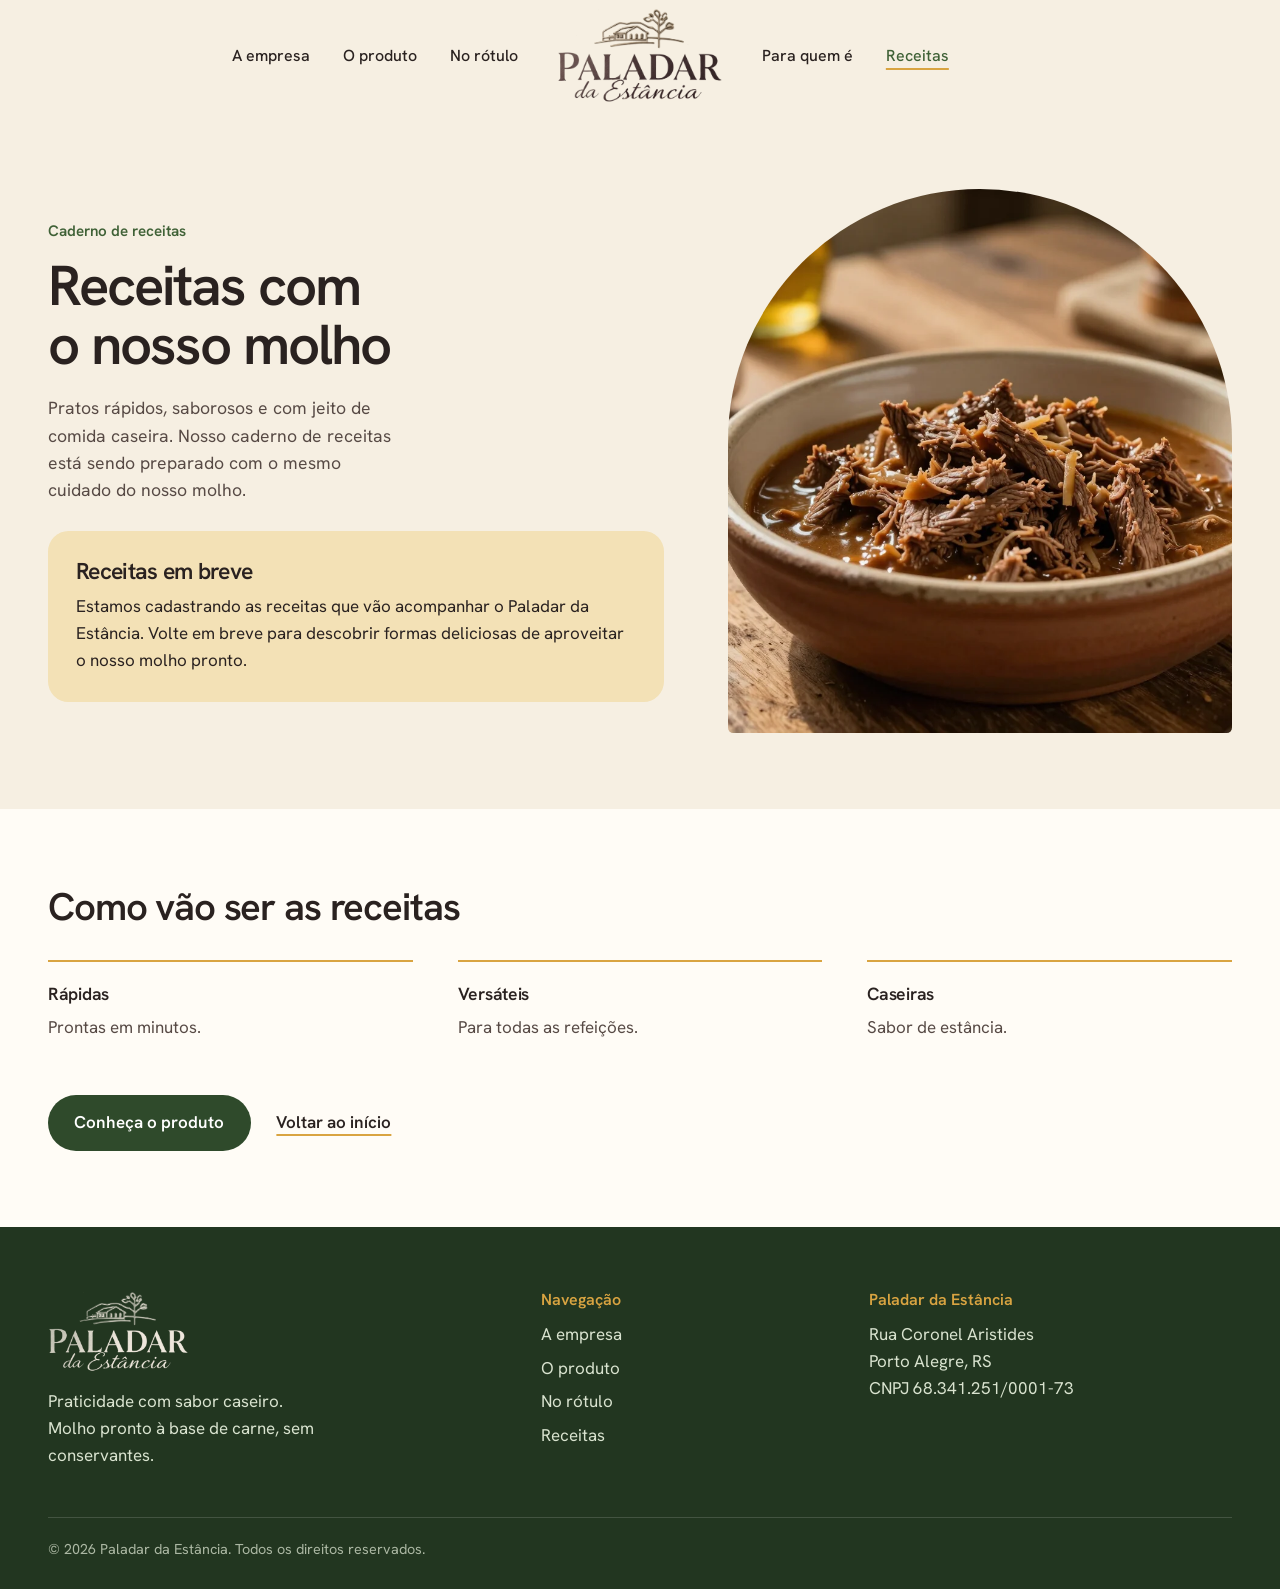
==== receitas.html @ 4b556b91 "Logo maior e centralizada entre os links do menu Co-Authored-By: Claude Opus 5.5 <noreply@anthropic." ====
<!doctype html>
<html lang="pt-BR">
<head>
  <meta charset="utf-8">
  <meta name="viewport" content="width=device-width, initial-scale=1">
  <title>Receitas | Paladar da Estância</title>
  <meta name="description" content="Caderno de receitas da Paladar da Estância: pratos rápidos, saborosos e com jeito de comida caseira, feitos com o nosso molho pronto. Em breve.">
  <link rel="canonical" href="https://paladardaestancia.com/receitas.html">
  <meta property="og:type" content="website">
  <meta property="og:locale" content="pt_BR">
  <meta property="og:site_name" content="Paladar da Estância">
  <meta property="og:title" content="Receitas | Paladar da Estância">
  <meta property="og:description" content="Pratos rápidos, saborosos e com jeito de comida caseira. Em breve.">
  <meta property="og:url" content="https://paladardaestancia.com/receitas.html">
  <meta property="og:image" content="https://paladardaestancia.com/assets/og.jpg">
  <meta name="theme-color" content="#f6efe2">
  <link rel="icon" type="image/png" href="assets/favicon.png">
  <link rel="apple-touch-icon" href="assets/apple-touch-icon.png">
  <link rel="preload" href="assets/fonts/hanken-grotesk.woff2" as="font" type="font/woff2" crossorigin>
  <link rel="stylesheet" href="css/style.css">
</head>
<body>
  <a class="pular" href="#conteudo">Ir para o conteúdo</a>

  <header class="topo">
    <div class="miolo topo__linha">
      <a class="topo__marca topo__marca--celular" href="index.html" aria-label="Paladar da Estância, página inicial">
        <picture>
          <source srcset="assets/logo-marca.webp" type="image/webp">
          <img src="assets/logo-marca.png" alt="Paladar da Estância" width="900" height="513">
        </picture>
      </a>
      <nav class="topo__nav" aria-label="Principal">
        <button class="menu__botao" type="button" aria-expanded="false" aria-controls="menu">Menu</button>
        <div class="menu" id="menu">
          <ul class="menu__lado">
            <li><a href="index.html#empresa">A empresa</a></li>
            <li><a href="index.html#produto">O produto</a></li>
            <li><a href="index.html#rotulo">No rótulo</a></li>
          </ul>
          <a class="topo__marca menu__marca" href="index.html" aria-label="Paladar da Estância, página inicial">
            <picture>
              <source srcset="assets/logo-marca.webp" type="image/webp">
              <img src="assets/logo-marca.png" alt="Paladar da Estância" width="900" height="513">
            </picture>
          </a>
          <ul class="menu__lado">
            <li><a href="index.html#para-quem">Para quem é</a></li>
            <li><a href="receitas.html" aria-current="page">Receitas</a></li>
          </ul>
        </div>
      </nav>
    </div>
  </header>

  <main id="conteudo">
    <section class="bloco">
      <div class="miolo pagina__grade">
        <div>
          <p class="lema">Caderno de receitas</p>
          <h1>Receitas com o nosso molho</h1>
          <p class="pagina__intro">Pratos rápidos, saborosos e com jeito de comida caseira. Nosso caderno de receitas está sendo preparado com o mesmo cuidado do nosso molho.</p>
          <div class="aviso">
            <h2>Receitas em breve</h2>
            <p>Estamos cadastrando as receitas que vão acompanhar o Paladar da Estância. Volte em breve para descobrir formas deliciosas de aproveitar o nosso molho pronto.</p>
          </div>
        </div>
        <div class="arco pagina__foto">
          <img src="assets/fotos/carne-desfiada.webp" alt="Tigela de carne bovina desfiada ao molho" width="1216" height="896" fetchpriority="high">
        </div>
      </div>
    </section>

    <section class="bloco bloco--branco">
      <div class="miolo">
        <div class="cabeca">
          <h2>Como vão ser as receitas</h2>
        </div>
        <dl class="diferenciais diferenciais--3">
          <div>
            <dt>Rápidas</dt>
            <dd>Prontas em minutos.</dd>
          </div>
          <div>
            <dt>Versáteis</dt>
            <dd>Para todas as refeições.</dd>
          </div>
          <div>
            <dt>Caseiras</dt>
            <dd>Sabor de estância.</dd>
          </div>
        </dl>
        <div class="acoes">
          <a class="botao" href="index.html#produto">Conheça o produto</a>
          <a class="elo" href="index.html">Voltar ao início</a>
        </div>
      </div>
    </section>
  </main>

  <footer class="rodape">
    <div class="miolo">
      <div class="rodape__grade">
        <div class="rodape__marca">
          <picture>
            <source srcset="assets/logo-claro.webp" type="image/webp">
            <img src="assets/logo-claro.png" alt="Paladar da Estância" width="900" height="513">
          </picture>
          <p>Praticidade com sabor caseiro. Molho pronto à base de carne, sem conservantes.</p>
        </div>
        <div>
          <h2>Navegação</h2>
          <ul>
            <li><a href="index.html#empresa">A empresa</a></li>
            <li><a href="index.html#produto">O produto</a></li>
            <li><a href="index.html#rotulo">No rótulo</a></li>
            <li><a href="receitas.html">Receitas</a></li>
          </ul>
        </div>
        <div>
          <h2>Paladar da Estância</h2>
          <address>
            Rua Coronel Aristides<br>
            Porto Alegre, RS<br>
            CNPJ 68.341.251/0001-73
          </address>
        </div>
      </div>
      <p class="rodape__fim">© 2026 Paladar da Estância. Todos os direitos reservados.</p>
    </div>
  </footer>

  <script src="js/main.js" defer></script>
</body>
</html>
---- css/style.css ----
/* Paladar da Estância
   Creme de base, verde-escuro de campo e mostarda do rótulo.
   Os arcos repetem as janelas da casa da logo. */

@font-face {
  font-family: "Hanken Grotesk";
  src: url("../assets/fonts/hanken-grotesk.woff2") format("woff2");
  font-weight: 100 900;
  font-style: normal;
  font-display: swap;
}

:root {
  --creme: #f6efe2;
  --branco: #fffcf6;
  --linha: #e3d7c3;
  --tinta: #2a2220;
  --texto: #574a45;
  --suave: #7a6c64;
  --verde: #2f4a2b;
  --verde-medio: #3f6136;
  --verde-escuro: #223620;
  --verde-claro: #dfe8d3;
  --verde-texto: #d9e3cf;
  --mostarda: #d9a441;
  --mostarda-escuro: #b8862a;
  --mostarda-claro: #f3e1b6;

  --fonte: "Hanken Grotesk", "Segoe UI", system-ui, -apple-system, sans-serif;

  --largura: 74rem;
  --margem: clamp(1.25rem, 4.5vw, 3rem);
  --respiro: clamp(3.25rem, 6vw, 5.25rem);
  --raio: clamp(.9rem, 1.6vw, 1.4rem);
}

*,
*::before,
*::after { box-sizing: border-box; }

html { scroll-behavior: smooth; -webkit-text-size-adjust: 100%; }
@media (prefers-reduced-motion: reduce) { html { scroll-behavior: auto; } }

body {
  margin: 0;
  background: var(--creme);
  color: var(--texto);
  font-family: var(--fonte);
  font-size: clamp(1.0625rem, 1.05vw, 1.15rem);
  line-height: 1.6;
  -webkit-font-smoothing: antialiased;
}

img { display: block; max-width: 100%; height: auto; }

h1, h2, h3 { color: var(--tinta); margin: 0; font-weight: 600; text-wrap: balance; }
h1 { font-size: clamp(2.4rem, 4.4vw, 3.9rem); line-height: 1.05; letter-spacing: -0.035em; }
h2 { font-size: clamp(1.85rem, 3vw, 2.6rem); line-height: 1.1; letter-spacing: -0.03em; }
h3 { font-size: clamp(1.15rem, 1.35vw, 1.3rem); line-height: 1.3; letter-spacing: -0.015em; }
p { margin: 0; max-width: 62ch; }

a { color: inherit; }
:focus-visible { outline: 2px solid var(--verde-medio); outline-offset: 3px; border-radius: 4px; }

section[id] { scroll-margin-top: 4.5rem; }

.miolo { width: min(100% - 2 * var(--margem), var(--largura)); margin-inline: auto; }

.pular {
  position: absolute; left: var(--margem); top: -5rem; z-index: 30;
  background: var(--verde); color: #fff; padding: .6rem 1rem; border-radius: 999px;
}
.pular:focus { top: .75rem; }

.lema { color: var(--verde-medio); font-weight: 600; font-size: .95rem; margin-bottom: .8rem; }

/* ---------- Topo ----------
   No computador a logo fica no centro, entre os links do menu.
   No celular ela vai para a esquerda e o menu vira um botão. */
.topo { position: sticky; top: 0; z-index: 20; background: var(--creme); border-bottom: 1px solid transparent; transition: border-color .2s, box-shadow .2s; }
.topo.rolou { border-bottom-color: var(--linha); box-shadow: 0 6px 20px -16px rgba(42, 34, 32, .5); }
.topo__linha { display: flex; align-items: center; justify-content: space-between; gap: 1.5rem; padding-block: .5rem; }
.topo__marca { display: block; }
.topo__marca img { width: clamp(8.5rem, 13vw, 11rem); transition: width .25s ease; }
.topo.rolou .topo__marca img { width: clamp(6.5rem, 8vw, 7.75rem); }
@media (prefers-reduced-motion: reduce) { .topo__marca img { transition: none; } }
.topo__marca--celular { display: none; }
.topo__nav { flex: 1; }

.menu { display: grid; grid-template-columns: 1fr auto 1fr; align-items: center; gap: clamp(1.25rem, 3vw, 2.75rem); }
.menu__lado { display: flex; align-items: center; gap: clamp(1.1rem, 2.6vw, 2.25rem); list-style: none; margin: 0; padding: 0; }
.menu__lado:first-child { justify-content: flex-end; }
.menu__lado:last-child { justify-content: flex-start; }
.menu__lado a { text-decoration: none; font-weight: 500; font-size: 1rem; color: var(--tinta); padding-block: .3rem; white-space: nowrap; }
.menu__lado a:hover, .menu__lado a[aria-current="page"] { color: var(--verde-medio); }
.menu__lado a[aria-current="page"] { text-decoration: underline; text-decoration-color: var(--mostarda); text-underline-offset: .45em; text-decoration-thickness: 2px; }
.menu__botao {
  display: none; font: inherit; font-weight: 500; font-size: .95rem; color: var(--tinta);
  background: none; border: 1px solid var(--linha); border-radius: 999px; padding: .4rem 1.1rem; cursor: pointer;
}

@media (max-width: 56rem) {
  .topo__marca--celular { display: block; }
  .topo__marca--celular img { width: clamp(7.25rem, 30vw, 8.5rem); }
  .topo.rolou .topo__marca--celular img { width: 6.25rem; }
  .topo__nav { flex: none; }
  .menu__marca { display: none; }
  .menu__botao { display: inline-block; }
  .menu {
    display: none;
    position: absolute; left: 0; right: 0; top: 100%;
    background: var(--creme); border-bottom: 1px solid var(--linha); padding: .25rem var(--margem) 1rem;
  }
  .menu.aberto { display: block; }
  .menu__lado { display: block; }
  .menu__lado a { display: block; padding-block: .8rem; border-bottom: 1px solid var(--linha); }
}

/* ---------- Botões ---------- */
.acoes { display: flex; flex-wrap: wrap; align-items: center; gap: .9rem 1.6rem; margin-top: 2rem; }
.botao {
  display: inline-block; text-decoration: none; font-weight: 600;
  background: var(--verde); color: #fff; padding: .9rem 1.65rem; border-radius: 999px;
  transition: background-color .15s;
}
.botao:hover { background: var(--verde-medio); }
.elo { font-weight: 600; color: var(--tinta); text-decoration-color: var(--mostarda); text-decoration-thickness: 2px; text-underline-offset: .35em; }
.elo:hover { color: var(--verde-medio); }

/* ---------- Abertura ---------- */
.abertura { padding-block: clamp(1.5rem, 3.5vw, 3rem) clamp(2.5rem, 4.5vw, 3.75rem); }
.abertura__grade { display: grid; grid-template-columns: minmax(0, 1fr) minmax(0, 1.1fr); gap: clamp(2rem, 4.5vw, 4rem); align-items: center; }
.abertura__apoio { font-size: clamp(1.1rem, 1.35vw, 1.3rem); line-height: 1.55; margin-top: 1.25rem; max-width: 32ch; }
.abertura__foto { border-radius: var(--raio); overflow: hidden; aspect-ratio: 5 / 4; background: var(--linha); }
.abertura__foto img { width: 100%; height: 100%; object-fit: cover; }

@media (prefers-reduced-motion: no-preference) {
  .abertura__foto img { animation: chegar 1.6s cubic-bezier(.2, .7, .2, 1) both; }
  @keyframes chegar { from { transform: scale(1.06); opacity: .5; } }
}

@media (max-width: 54rem) {
  .abertura__grade { grid-template-columns: 1fr; }
  .abertura__foto { order: -1; aspect-ratio: 4 / 3; }
}

/* Faixa verde com as promessas */
.faixa { background: var(--verde); color: #fff; }
.selos { list-style: none; margin: 0 auto; padding: 1.05rem 0; display: flex; flex-wrap: wrap; justify-content: space-between; gap: .6rem 1.5rem; }
.selos li { font-weight: 500; display: flex; align-items: center; gap: .6rem; }
.selos li::before { content: ""; width: .5rem; height: .5rem; border-radius: 50%; background: var(--mostarda); flex: none; }

/* ---------- Blocos ---------- */
.bloco { padding-block: var(--respiro); }
.bloco--branco { background: var(--branco); }
.bloco--verde { background: var(--verde); color: var(--verde-texto); }
.bloco--verde h2, .bloco--verde h3 { color: #fff; }
.bloco--verde .lema { color: var(--mostarda); }
.bloco--verde .botao { background: var(--mostarda); color: var(--tinta); }
.bloco--verde .botao:hover { background: var(--mostarda-claro); }
.bloco--mostarda { background: var(--mostarda); color: var(--tinta); }
.bloco--mostarda .lema { color: var(--verde-escuro); }

.cabeca { max-width: 38rem; }
.cabeca p:not(.lema) { margin-top: 1rem; font-size: 1.08em; }

/* Empresa */
.empresa__grade { display: grid; grid-template-columns: minmax(0, 1fr) minmax(0, 1fr); gap: clamp(2rem, 5vw, 4.5rem); align-items: start; }
.empresa__texto p + p { margin-top: 1rem; }
.empresa__texto p:first-child { font-size: 1.12em; color: var(--tinta); }
.validade {
  margin-top: 1.75rem; padding: 1.25rem 1.5rem; border-radius: var(--raio); background: var(--mostarda-claro);
  display: flex; align-items: center; gap: 1.25rem; max-width: none;
}
.validade strong { font-size: clamp(2.2rem, 4vw, 3rem); line-height: 1; letter-spacing: -0.04em; color: var(--verde); white-space: nowrap; font-weight: 700; }
.validade span { color: var(--tinta); max-width: 26ch; }

/* Foto do campo */
.campo { padding-bottom: var(--respiro); }
.campo figure { position: relative; margin: 0; border-radius: var(--raio); overflow: hidden; min-height: clamp(17rem, 32vw, 28rem); display: grid; align-items: end; }
.campo img { position: absolute; inset: 0; width: 100%; height: 100%; object-fit: cover; }
.campo figure::after { content: ""; position: absolute; inset: 0; background: linear-gradient(to top, rgba(26, 38, 22, .75), rgba(26, 38, 22, 0) 62%); }
.campo figcaption {
  position: relative; z-index: 1; color: #fff; font-weight: 600; letter-spacing: -0.03em;
  font-size: clamp(1.75rem, 3.5vw, 2.9rem); line-height: 1.08; max-width: 16ch;
  padding: clamp(1.4rem, 3.5vw, 2.75rem);
}

/* Diferenciais: título ao lado da grade */
.lado { display: grid; grid-template-columns: minmax(0, .75fr) minmax(0, 1.6fr); gap: clamp(2rem, 5vw, 4.5rem); align-items: start; }
.diferenciais { margin: 0; display: grid; grid-template-columns: repeat(2, minmax(0, 1fr)); gap: 0 clamp(1.5rem, 3.5vw, 3rem); }
.diferenciais div { padding: 1.1rem 0 1.35rem; border-top: 2px solid var(--mostarda); }
.diferenciais dt { font-weight: 600; font-size: clamp(1.1rem, 1.3vw, 1.25rem); color: var(--tinta); letter-spacing: -0.015em; }
.diferenciais dd { margin: .35rem 0 0; max-width: 34ch; }
.diferenciais--3 { grid-template-columns: repeat(3, minmax(0, 1fr)); margin-top: 2rem; }

/* ---------- Produto ---------- */
.produto__grade { display: grid; grid-template-columns: minmax(0, .8fr) minmax(0, 1.2fr); gap: clamp(2rem, 5vw, 4.5rem); align-items: center; }
.arco { border-radius: 999px 999px var(--raio) var(--raio); overflow: hidden; background: var(--verde-escuro); }
.arco img { width: 100%; height: 100%; object-fit: cover; }
.produto__foto { aspect-ratio: 4 / 5; }
.produto__texto > p:not(.lema) { margin-top: 1rem; font-size: 1.08em; }

.ficha { margin: 1.75rem 0 0; background: var(--branco); border-radius: var(--raio); padding: .35rem 1.5rem; }
.ficha div { display: grid; grid-template-columns: 9.5rem 1fr; gap: 1.25rem; padding-block: .75rem; border-bottom: 1px solid var(--linha); }
.ficha div:last-child { border-bottom: 0; }
.ficha dt { color: var(--suave); }
.ficha dd { margin: 0; color: var(--tinta); font-weight: 500; }

/* ---------- Rótulo ---------- */
.rotulo__grade { display: grid; grid-template-columns: minmax(0, .9fr) minmax(0, 1.1fr); gap: clamp(2rem, 5vw, 4.5rem); align-items: start; margin-top: 2rem; }
.rotulo__frente { border-radius: var(--raio); overflow: hidden; box-shadow: 0 1.5rem 3rem -1.75rem rgba(42, 34, 32, .5); position: sticky; top: 5.5rem; }
.rotulo__frente img { width: 100%; }
.rotulo__dados h3 { margin-top: 1.75rem; }
.rotulo__dados h3:first-child { margin-top: 0; }
.rotulo__dados p { margin-top: .5rem; }
.selo { display: inline-block; margin-top: .85rem; font-weight: 600; font-size: .92rem; color: var(--verde-escuro); background: var(--verde-claro); border-radius: 999px; padding: .4rem 1rem; }

.tabela { width: 100%; border-collapse: collapse; margin-top: .75rem; font-size: .95em; font-variant-numeric: tabular-nums; }
.tabela caption { text-align: left; padding-bottom: .6rem; color: var(--suave); }
.tabela th, .tabela td { padding: .5rem .5rem; border-bottom: 1px solid var(--linha); text-align: right; white-space: nowrap; }
.tabela tbody th { white-space: normal; }
.tabela th:first-child, .tabela td:first-child { text-align: left; padding-left: 0; }
.tabela thead th { font-weight: 600; color: var(--tinta); border-bottom: 2px solid var(--verde); }
.tabela tbody th { font-weight: 400; color: var(--texto); }
.tabela .sub th { padding-left: 1.1rem; color: var(--suave); }
.nota { font-size: .85em; margin-top: .85rem; color: var(--suave); }

/* ---------- Para quem é ---------- */
.janelas { list-style: none; margin: 2rem 0 0; padding: 0; display: grid; grid-template-columns: repeat(3, minmax(0, 1fr)); gap: clamp(1rem, 2.2vw, 1.75rem); }
.janelas li {
  background: var(--mostarda-claro); border-radius: 999px 999px var(--raio) var(--raio);
  padding: clamp(4rem, 7vw, 6rem) clamp(1.25rem, 2.2vw, 2rem) clamp(1.75rem, 3vw, 2.5rem); text-align: center;
}
.janelas li:nth-child(2) { background: var(--verde-claro); }
.janelas p { margin: .5rem auto 0; max-width: 24ch; }

/* ---------- Convite ---------- */
.convite { text-align: center; }
.convite .cabeca { margin-inline: auto; }
.convite p { margin-inline: auto; }
.convite p:not(.lema) { max-width: 40ch; }
.convite .acoes { justify-content: center; margin-top: 1.75rem; }

/* ---------- Página de receitas ---------- */
.pagina__grade { display: grid; grid-template-columns: minmax(0, 1.1fr) minmax(0, .9fr); gap: clamp(2rem, 5vw, 4.5rem); align-items: center; }
.pagina__intro { font-size: clamp(1.1rem, 1.35vw, 1.3rem); line-height: 1.55; margin-top: 1.25rem; max-width: 36ch; }
.pagina__foto { aspect-ratio: 4 / 5; max-height: 34rem; width: 100%; }
.aviso { margin-top: 1.75rem; padding: clamp(1.25rem, 2.5vw, 1.75rem); border-radius: var(--raio); background: var(--mostarda-claro); color: var(--tinta); }
.aviso h2 { font-size: clamp(1.3rem, 1.8vw, 1.6rem); }
.aviso p { margin-top: .5rem; }

/* ---------- Rodapé ---------- */
.rodape { background: var(--verde-escuro); color: var(--verde-texto); padding-block: clamp(2.75rem, 5vw, 4rem) 1.75rem; }
.rodape__grade { display: grid; grid-template-columns: 1.3fr .8fr 1.1fr; gap: clamp(2rem, 5vw, 4.5rem); }
.rodape__marca img { width: clamp(8.5rem, 11vw, 10.5rem); }
.rodape__marca p { margin-top: 1rem; max-width: 28ch; }
.rodape h2 { font-size: 1rem; letter-spacing: 0; color: var(--mostarda); }
.rodape ul { list-style: none; margin: .75rem 0 0; padding: 0; }
.rodape li + li { margin-top: .4rem; }
.rodape a { text-decoration: none; }
.rodape a:hover { color: #fff; text-decoration: underline; text-underline-offset: .3em; }
.rodape :focus-visible { outline-color: var(--mostarda); }
.rodape address { font-style: normal; margin-top: .75rem; }
.rodape__fim { margin-top: clamp(2rem, 4vw, 3rem); padding-top: 1.25rem; border-top: 1px solid rgba(255, 255, 255, .15); font-size: .9rem; color: rgba(217, 227, 207, .75); max-width: none; }

@media (max-width: 58rem) {
  .lado { grid-template-columns: 1fr; gap: 1.5rem; }
}
@media (max-width: 54rem) {
  .empresa__grade, .produto__grade, .rotulo__grade, .pagina__grade { grid-template-columns: 1fr; }
  .produto__foto, .pagina__foto { max-width: 22rem; width: 100%; margin-inline: auto; }
  .rotulo__frente { position: static; max-width: 28rem; }
  .janelas { grid-template-columns: 1fr; max-width: 24rem; margin-inline: auto; }
  .diferenciais--3 { grid-template-columns: repeat(2, minmax(0, 1fr)); }
  .rodape__grade { grid-template-columns: 1fr 1fr; }
  .rodape__marca { grid-column: 1 / -1; }
  .selos { justify-content: flex-start; }
}
@media (max-width: 36rem) {
  .diferenciais, .diferenciais--3 { grid-template-columns: 1fr; }
  .selos { display: grid; grid-template-columns: 1fr 1fr; font-size: .92rem; }
  .ficha { padding-inline: 1.15rem; }
  .ficha div { grid-template-columns: 1fr; gap: .1rem; }
  .validade { flex-direction: column; align-items: flex-start; gap: .4rem; }
  .rodape__grade { grid-template-columns: 1fr; }
  .tabela th, .tabela td { padding-inline: .3rem; }
}
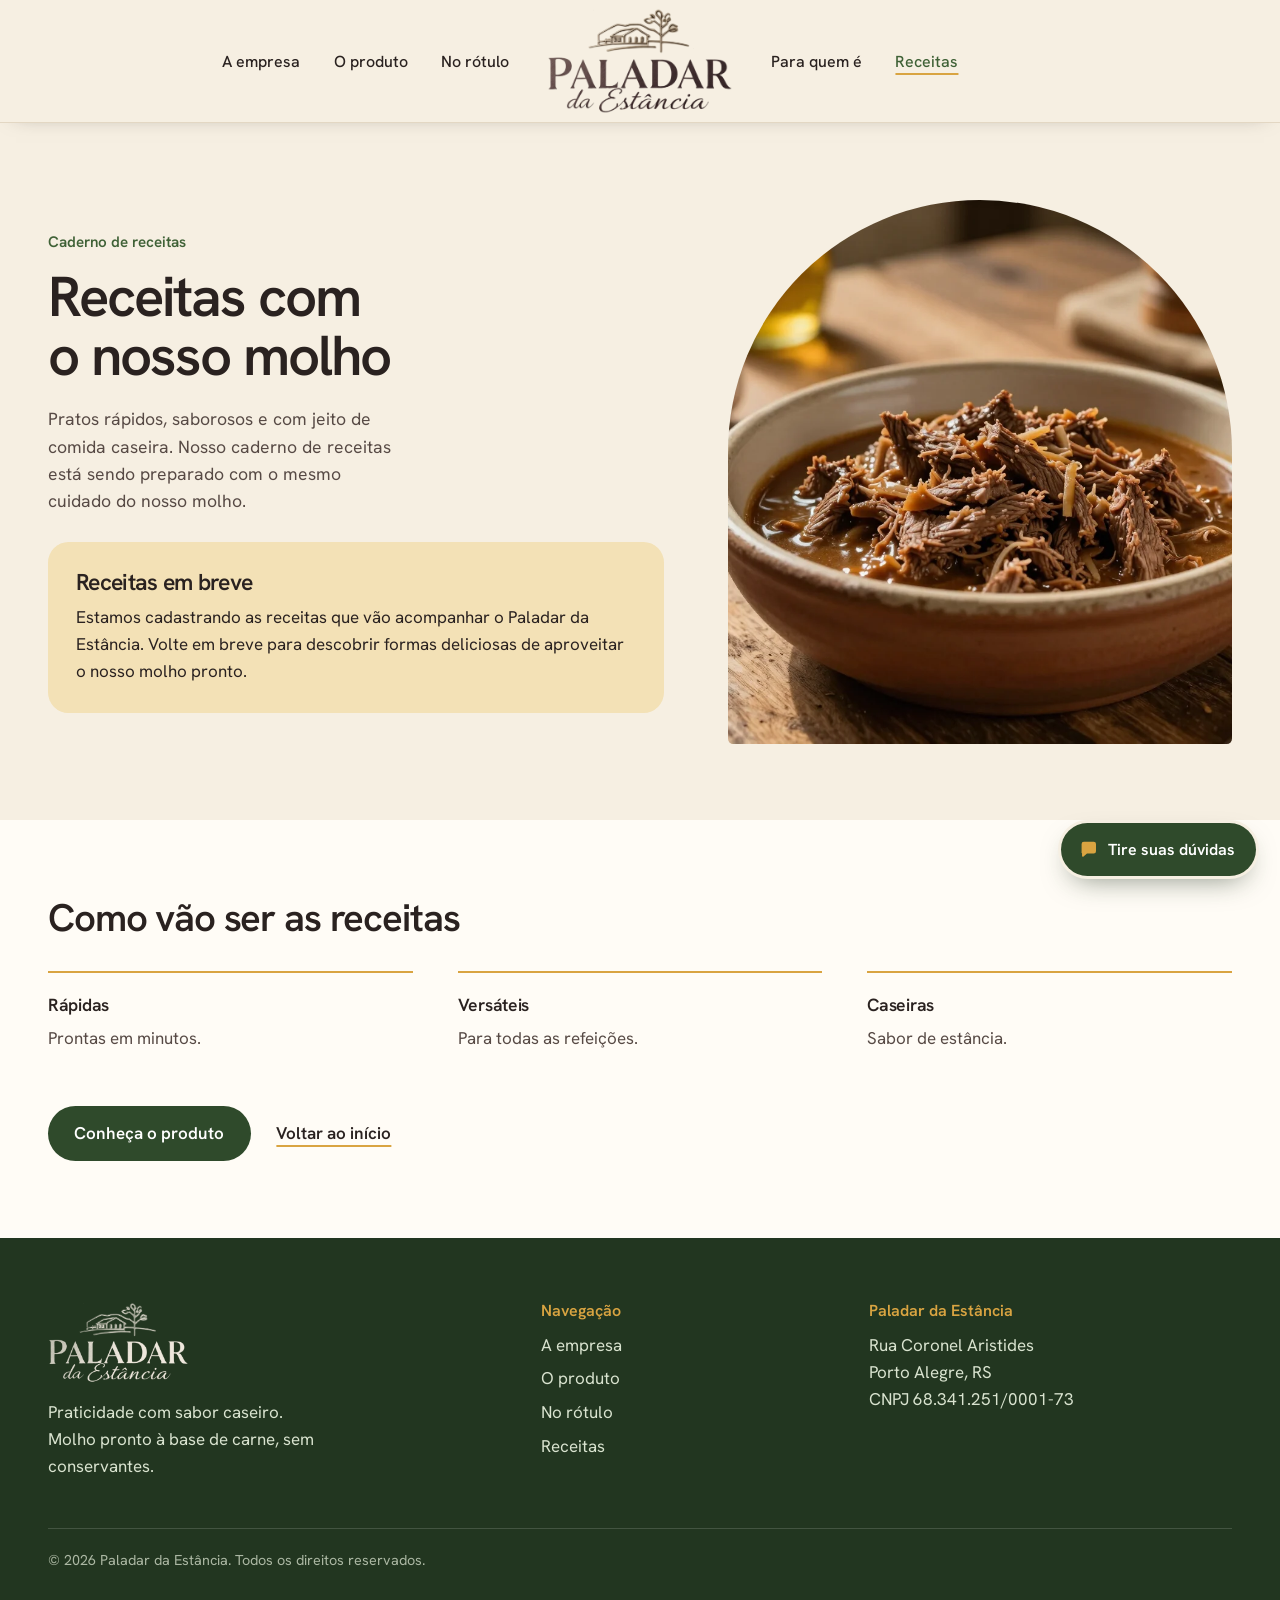
==== commit 87aeb980: "Chat de dúvidas no canto da tela Botão flutuante que abre um chat com respostas pré-programadas sobr" ====
--- a/receitas.html
+++ b/receitas.html
@@ -18,6 +18,7 @@
   <link rel="apple-touch-icon" href="assets/apple-touch-icon.png">
   <link rel="preload" href="assets/fonts/hanken-grotesk.woff2" as="font" type="font/woff2" crossorigin>
   <link rel="stylesheet" href="css/style.css">
+  <link rel="stylesheet" href="css/chat.css">
 </head>
 <body>
   <a class="pular" href="#conteudo">Ir para o conteúdo</a>
@@ -131,5 +132,7 @@
   </footer>
 
   <script src="js/main.js" defer></script>
+  <script src="js/chat-respostas.js" defer></script>
+  <script src="js/chat.js" defer></script>
 </body>
 </html>
--- a/css/style.css
+++ b/css/style.css
@@ -77,12 +77,11 @@
 /* ---------- Topo ----------
    No computador a logo fica no centro, entre os links do menu.
    No celular ela vai para a esquerda e o menu vira um botão. */
-.topo { position: sticky; top: 0; z-index: 20; background: var(--creme); border-bottom: 1px solid transparent; transition: border-color .2s, box-shadow .2s; }
-.topo.rolou { border-bottom-color: var(--linha); box-shadow: 0 6px 20px -16px rgba(42, 34, 32, .5); }
+.topo { position: sticky; top: 0; z-index: 20; background: var(--creme); border-bottom: 1px solid var(--linha); box-shadow: 0 6px 20px -16px rgba(42, 34, 32, .5); }
 .topo__linha { display: flex; align-items: center; justify-content: space-between; gap: 1.5rem; padding-block: .5rem; }
 .topo__marca { display: block; }
-.topo__marca img { width: clamp(8.5rem, 13vw, 11rem); transition: width .25s ease; }
-.topo.rolou .topo__marca img { width: clamp(6.5rem, 8vw, 7.75rem); }
+.topo__marca img { width: clamp(9.5rem, 14.5vw, 12.5rem); transition: width .25s ease; }
+.topo.rolou .topo__marca img { width: clamp(7rem, 8.5vw, 8.5rem); }
 @media (prefers-reduced-motion: reduce) { .topo__marca img { transition: none; } }
 .topo__marca--celular { display: none; }
 .topo__nav { flex: 1; }
@@ -101,8 +100,8 @@
 
 @media (max-width: 56rem) {
   .topo__marca--celular { display: block; }
-  .topo__marca--celular img { width: clamp(7.25rem, 30vw, 8.5rem); }
-  .topo.rolou .topo__marca--celular img { width: 6.25rem; }
+  .topo__marca--celular img { width: clamp(8rem, 33vw, 9.5rem); }
+  .topo.rolou .topo__marca--celular img { width: 6.75rem; }
   .topo__nav { flex: none; }
   .menu__marca { display: none; }
   .menu__botao { display: inline-block; }
--- a/css/chat.css
+++ b/css/chat.css
@@ -0,0 +1,105 @@
+/* Chat de dúvidas da Paladar da Estância (usa as cores de css/style.css) */
+
+.pchat-oculto {
+  position: absolute; width: 1px; height: 1px; padding: 0; margin: -1px;
+  overflow: hidden; clip: rect(0 0 0 0); white-space: nowrap; border: 0;
+}
+
+/* Botão flutuante */
+.pchat-botao {
+  position: fixed; right: clamp(.9rem, 2vw, 1.5rem); bottom: clamp(.9rem, 2vw, 1.5rem); z-index: 40;
+  display: inline-flex; align-items: center; gap: .55rem;
+  font: inherit; font-weight: 600; font-size: 1rem; color: #fff;
+  background: var(--verde); border: 0; border-radius: 999px; padding: .85rem 1.3rem .85rem 1.05rem; cursor: pointer;
+  box-shadow: 0 0 0 3px var(--creme), 0 .75rem 1.75rem -.6rem rgba(34, 54, 32, .55);
+  transition: background-color .15s, transform .15s;
+}
+.pchat-botao svg { width: 1.35rem; height: 1.35rem; color: var(--mostarda); }
+.pchat-botao:hover { background: var(--verde-medio); }
+.pchat-botao:focus-visible { outline: 3px solid var(--mostarda); outline-offset: 3px; }
+@media (prefers-reduced-motion: no-preference) { .pchat-botao:hover { transform: translateY(-2px); } }
+
+/* Painel */
+.pchat-painel {
+  position: fixed; z-index: 41;
+  right: clamp(.9rem, 2vw, 1.5rem); bottom: calc(clamp(.9rem, 2vw, 1.5rem) + 4.25rem);
+  width: min(24rem, calc(100vw - 2rem)); height: min(37rem, calc(100vh - 14rem));
+  display: flex; flex-direction: column; overflow: hidden;
+  background: var(--branco); border: 1px solid var(--linha); border-radius: 1.25rem;
+  box-shadow: 0 1.5rem 3.5rem -1rem rgba(42, 34, 32, .4);
+  font-size: .975rem; line-height: 1.5;
+}
+.pchat-painel[hidden] { display: none; }
+@media (prefers-reduced-motion: no-preference) {
+  .pchat-painel:not([hidden]) { animation: pchat-abrir .22s ease-out; }
+  @keyframes pchat-abrir { from { opacity: 0; transform: translateY(.75rem); } }
+}
+
+.pchat-topo { display: flex; align-items: center; gap: .75rem; padding: .8rem .8rem .8rem 1rem; background: var(--verde); color: #fff; }
+.pchat-avatar { width: 2.5rem; height: 2.5rem; border-radius: 50%; background: var(--creme); flex: none; }
+.pchat-titulo { flex: 1; display: grid; line-height: 1.25; }
+.pchat-titulo strong { font-size: 1.02rem; }
+.pchat-titulo span { font-size: .85rem; color: var(--verde-texto); }
+.pchat-fechar {
+  width: 2.5rem; height: 2.5rem; display: grid; place-items: center; flex: none;
+  background: transparent; border: 0; border-radius: 50%; color: #fff; cursor: pointer;
+}
+.pchat-fechar svg { width: 1.3rem; height: 1.3rem; }
+.pchat-fechar:hover { background: rgba(255, 255, 255, .14); }
+.pchat-fechar:focus-visible { outline: 2px solid var(--mostarda); outline-offset: 0; }
+
+/* Conversa */
+.pchat-mensagens { flex: 1; overflow-y: auto; overscroll-behavior: contain; padding: 1rem; display: flex; flex-direction: column; gap: .6rem; background: var(--creme); }
+.pchat-msg { max-width: 88%; padding: .65rem .9rem; border-radius: 1rem; overflow-wrap: anywhere; }
+.pchat-msg--bot { align-self: flex-start; background: var(--branco); color: var(--texto); border: 1px solid var(--linha); border-bottom-left-radius: .35rem; }
+.pchat-msg--visitante { align-self: flex-end; background: var(--verde); color: #fff; border-bottom-right-radius: .35rem; }
+.pchat-msg strong { color: var(--tinta); font-weight: 600; }
+.pchat-msg a { color: var(--verde-medio); font-weight: 600; text-underline-offset: .2em; }
+.pchat-msg ul { margin: .4rem 0; padding-left: 1.1rem; }
+.pchat-msg li + li { margin-top: .2rem; }
+
+.pchat-contatos { display: flex; flex-wrap: wrap; gap: .5rem; margin-top: .65rem; }
+.pchat-msg a.pchat-contato { display: inline-block; text-decoration: none; background: var(--verde); color: #fff; padding: .45rem .9rem; border-radius: 999px; font-size: .9rem; }
+
+.pchat-opcoes { display: flex; flex-wrap: wrap; gap: .45rem; margin-top: .15rem; }
+.pchat-opcao {
+  font: inherit; font-size: .92rem; font-weight: 500; text-align: left; cursor: pointer;
+  color: var(--verde-escuro); background: var(--verde-claro); border: 1px solid transparent; border-radius: 999px; padding: .45rem .9rem;
+}
+.pchat-opcao:hover { border-color: var(--verde-medio); }
+.pchat-opcao--secundaria { background: transparent; border-color: var(--linha); color: var(--texto); }
+.pchat-opcao:focus-visible { outline: 2px solid var(--verde-medio); outline-offset: 2px; }
+
+.pchat-digitando { display: inline-flex; gap: .3rem; padding: .8rem .95rem; }
+.pchat-digitando span { width: .45rem; height: .45rem; border-radius: 50%; background: var(--suave); opacity: .5; }
+@media (prefers-reduced-motion: no-preference) {
+  .pchat-digitando span { animation: pchat-ponto 1s infinite ease-in-out; }
+  .pchat-digitando span:nth-child(2) { animation-delay: .15s; }
+  .pchat-digitando span:nth-child(3) { animation-delay: .3s; }
+  @keyframes pchat-ponto { 50% { opacity: 1; transform: translateY(-3px); } }
+}
+
+/* Campo de texto */
+.pchat-form { display: flex; gap: .5rem; padding: .7rem; border-top: 1px solid var(--linha); background: var(--branco); }
+.pchat-form input {
+  flex: 1; min-width: 0; font: inherit; font-size: 1rem; color: var(--tinta);
+  background: var(--creme); border: 1px solid var(--linha); border-radius: 999px; padding: .65rem 1rem;
+}
+.pchat-form input::placeholder { color: var(--suave); }
+.pchat-form input:focus { outline: 2px solid var(--verde-medio); outline-offset: 0; border-color: transparent; }
+.pchat-form button {
+  width: 2.75rem; height: 2.75rem; flex: none; display: grid; place-items: center; cursor: pointer;
+  background: var(--verde); color: #fff; border: 0; border-radius: 50%;
+}
+.pchat-form button svg { width: 1.2rem; height: 1.2rem; }
+.pchat-form button:hover { background: var(--verde-medio); }
+.pchat-form button:focus-visible { outline: 2px solid var(--mostarda); outline-offset: 2px; }
+
+/* Celular: o painel ocupa a tela e o botão some enquanto está aberto */
+@media (max-width: 36rem) {
+  .pchat-botao { width: 3.6rem; height: 3.6rem; padding: 0; justify-content: center; }
+  .pchat-botao svg { width: 1.6rem; height: 1.6rem; }
+  .pchat-botao span { position: absolute; width: 1px; height: 1px; overflow: hidden; clip: rect(0 0 0 0); white-space: nowrap; }
+  .pchat-painel { left: .5rem; right: .5rem; bottom: .5rem; width: auto; height: min(85vh, calc(100vh - 1rem)); height: min(85dvh, calc(100dvh - 1rem)); }
+  .pchat-aberto .pchat-botao { display: none; }
+}
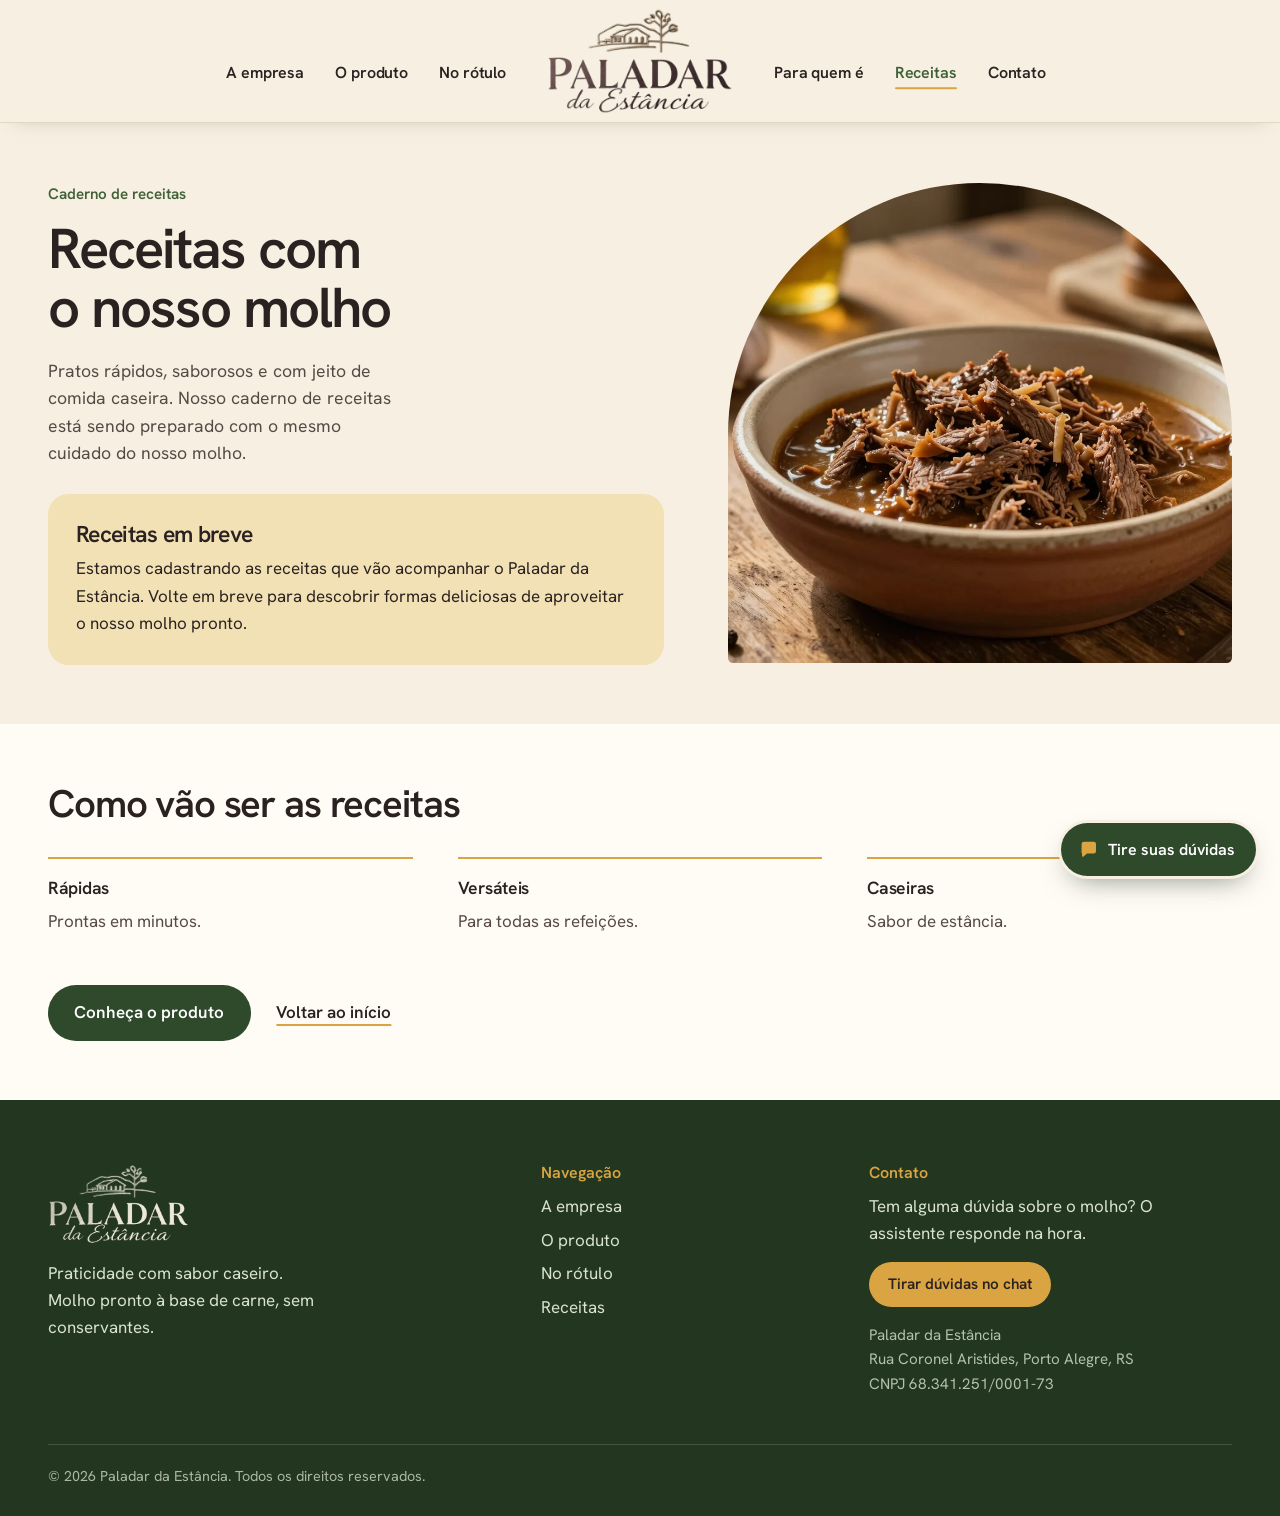
==== commit 1a6f5f4f: "Topo fixo sem pulos, 3 links de cada lado e menos espaços vazios - Topo fixo com espaço reservado: e" ====
--- a/receitas.html
+++ b/receitas.html
@@ -48,6 +48,7 @@
           <ul class="menu__lado">
             <li><a href="index.html#para-quem">Para quem é</a></li>
             <li><a href="receitas.html" aria-current="page">Receitas</a></li>
+            <li><a href="#contato">Contato</a></li>
           </ul>
         </div>
       </nav>
@@ -99,7 +100,7 @@
     </section>
   </main>
 
-  <footer class="rodape">
+  <footer class="rodape" id="contato">
     <div class="miolo">
       <div class="rodape__grade">
         <div class="rodape__marca">
@@ -119,10 +120,13 @@
           </ul>
         </div>
         <div>
-          <h2>Paladar da Estância</h2>
+          <h2>Contato</h2>
+          <p class="rodape__chamada">Tem alguma dúvida sobre o molho? O assistente responde na hora.</p>
+          <button class="rodape__chat" type="button" data-abrir-chat>Tirar dúvidas no chat</button>
+          <div class="rodape__canais" data-contato-canais></div>
           <address>
-            Rua Coronel Aristides<br>
-            Porto Alegre, RS<br>
+            Paladar da Estância<br>
+            Rua Coronel Aristides, Porto Alegre, RS<br>
             CNPJ 68.341.251/0001-73
           </address>
         </div>
--- a/css/style.css
+++ b/css/style.css
@@ -30,7 +30,14 @@
 
   --largura: 74rem;
   --margem: clamp(1.25rem, 4.5vw, 3rem);
-  --respiro: clamp(3.25rem, 6vw, 5.25rem);
+  --respiro: clamp(2.75rem, 4.6vw, 4.25rem);
+
+  /* Logo do topo: tamanho parado no início e depois de rolar.
+     A imagem tem proporção 900 x 513, por isso a altura é a largura x 0,57. */
+  --logo: clamp(9.5rem, 14.5vw, 12.5rem);
+  --logo-rolou: clamp(7rem, 8.5vw, 8.5rem);
+  --topo-alto: calc(var(--logo) * .57 + 1rem + 1px);
+  --topo-baixo: calc(var(--logo-rolou) * .57 + 1rem + 1px);
   --raio: clamp(.9rem, 1.6vw, 1.4rem);
 }
 
@@ -49,6 +56,7 @@
   font-size: clamp(1.0625rem, 1.05vw, 1.15rem);
   line-height: 1.6;
   -webkit-font-smoothing: antialiased;
+  padding-top: var(--topo-alto);
 }
 
 img { display: block; max-width: 100%; height: auto; }
@@ -62,7 +70,7 @@
 a { color: inherit; }
 :focus-visible { outline: 2px solid var(--verde-medio); outline-offset: 3px; border-radius: 4px; }
 
-section[id] { scroll-margin-top: 4.5rem; }
+section[id], footer[id] { scroll-margin-top: calc(var(--topo-baixo) + 1rem); }
 
 .miolo { width: min(100% - 2 * var(--margem), var(--largura)); margin-inline: auto; }
 
@@ -75,33 +83,52 @@
 .lema { color: var(--verde-medio); font-weight: 600; font-size: .95rem; margin-bottom: .8rem; }
 
 /* ---------- Topo ----------
-   No computador a logo fica no centro, entre os links do menu.
-   No celular ela vai para a esquerda e o menu vira um botão. */
-.topo { position: sticky; top: 0; z-index: 20; background: var(--creme); border-bottom: 1px solid var(--linha); box-shadow: 0 6px 20px -16px rgba(42, 34, 32, .5); }
+   No computador a logo fica no centro, com 3 links de cada lado.
+   O topo é fixo e o corpo reserva a altura dele, então encolher a logo
+   ao rolar não empurra a página (antes isso fazia o topo piscar).
+   No celular a logo vai para a esquerda e o menu vira um botão. */
+.topo {
+  --logo-agora: var(--logo);
+  position: fixed; top: 0; left: 0; right: 0; z-index: 20;
+  background: var(--creme); border-bottom: 1px solid var(--linha);
+  box-shadow: 0 6px 20px -16px rgba(42, 34, 32, .5);
+}
+.topo.rolou { --logo-agora: var(--logo-rolou); }
 .topo__linha { display: flex; align-items: center; justify-content: space-between; gap: 1.5rem; padding-block: .5rem; }
 .topo__marca { display: block; }
-.topo__marca img { width: clamp(9.5rem, 14.5vw, 12.5rem); transition: width .25s ease; }
-.topo.rolou .topo__marca img { width: clamp(7rem, 8.5vw, 8.5rem); }
-@media (prefers-reduced-motion: reduce) { .topo__marca img { transition: none; } }
+.topo__marca img { width: var(--logo-agora); transition: width .25s ease; }
 .topo__marca--celular { display: none; }
 .topo__nav { flex: 1; }
 
-.menu { display: grid; grid-template-columns: 1fr auto 1fr; align-items: center; gap: clamp(1.25rem, 3vw, 2.75rem); }
-.menu__lado { display: flex; align-items: center; gap: clamp(1.1rem, 2.6vw, 2.25rem); list-style: none; margin: 0; padding: 0; }
+.menu { display: grid; grid-template-columns: 1fr auto 1fr; align-items: center; gap: clamp(1.5rem, 3.2vw, 3rem); }
+/* Os links descem até a altura da palavra PALADAR (a casinha ocupa o alto da logo). */
+.menu__lado {
+  display: flex; align-items: center; gap: clamp(1.1rem, 2.4vw, 2.1rem); list-style: none; margin: 0; padding: 0;
+  transform: translateY(calc(var(--logo-agora) * .06)); transition: transform .25s ease;
+}
 .menu__lado:first-child { justify-content: flex-end; }
 .menu__lado:last-child { justify-content: flex-start; }
-.menu__lado a { text-decoration: none; font-weight: 500; font-size: 1rem; color: var(--tinta); padding-block: .3rem; white-space: nowrap; }
-.menu__lado a:hover, .menu__lado a[aria-current="page"] { color: var(--verde-medio); }
-.menu__lado a[aria-current="page"] { text-decoration: underline; text-decoration-color: var(--mostarda); text-underline-offset: .45em; text-decoration-thickness: 2px; }
+.menu__lado a {
+  position: relative; text-decoration: none; font-weight: 600; font-size: 1rem; letter-spacing: -.005em;
+  color: var(--tinta); padding-block: .35rem; white-space: nowrap; transition: color .15s;
+}
+.menu__lado a::after {
+  content: ""; position: absolute; left: 0; right: 0; bottom: -.05rem; height: 2px; border-radius: 2px;
+  background: var(--mostarda); transform: scaleX(0); transform-origin: left; transition: transform .2s ease;
+}
+.menu__lado a:hover, .menu__lado a.ativo, .menu__lado a[aria-current="page"] { color: var(--verde-medio); }
+.menu__lado a:hover::after, .menu__lado a.ativo::after, .menu__lado a[aria-current="page"]::after { transform: scaleX(1); }
+@media (prefers-reduced-motion: reduce) {
+  .topo__marca img, .menu__lado, .menu__lado a::after { transition: none; }
+}
 .menu__botao {
-  display: none; font: inherit; font-weight: 500; font-size: .95rem; color: var(--tinta);
+  display: none; font: inherit; font-weight: 600; font-size: .95rem; color: var(--tinta);
   background: none; border: 1px solid var(--linha); border-radius: 999px; padding: .4rem 1.1rem; cursor: pointer;
 }
 
 @media (max-width: 56rem) {
+  :root { --logo: clamp(8rem, 33vw, 9.5rem); --logo-rolou: 6.75rem; }
   .topo__marca--celular { display: block; }
-  .topo__marca--celular img { width: clamp(8rem, 33vw, 9.5rem); }
-  .topo.rolou .topo__marca--celular img { width: 6.75rem; }
   .topo__nav { flex: none; }
   .menu__marca { display: none; }
   .menu__botao { display: inline-block; }
@@ -111,8 +138,9 @@
     background: var(--creme); border-bottom: 1px solid var(--linha); padding: .25rem var(--margem) 1rem;
   }
   .menu.aberto { display: block; }
-  .menu__lado { display: block; }
+  .menu__lado { display: block; transform: none; }
   .menu__lado a { display: block; padding-block: .8rem; border-bottom: 1px solid var(--linha); }
+  .menu__lado a::after { display: none; }
 }
 
 /* ---------- Botões ---------- */
@@ -127,7 +155,7 @@
 .elo:hover { color: var(--verde-medio); }
 
 /* ---------- Abertura ---------- */
-.abertura { padding-block: clamp(1.5rem, 3.5vw, 3rem) clamp(2.5rem, 4.5vw, 3.75rem); }
+.abertura { padding-block: clamp(1.25rem, 3vw, 2.5rem) clamp(2rem, 3.5vw, 3rem); }
 .abertura__grade { display: grid; grid-template-columns: minmax(0, 1fr) minmax(0, 1.1fr); gap: clamp(2rem, 4.5vw, 4rem); align-items: center; }
 .abertura__apoio { font-size: clamp(1.1rem, 1.35vw, 1.3rem); line-height: 1.55; margin-top: 1.25rem; max-width: 32ch; }
 .abertura__foto { border-radius: var(--raio); overflow: hidden; aspect-ratio: 5 / 4; background: var(--linha); }
@@ -164,11 +192,11 @@
 .cabeca p:not(.lema) { margin-top: 1rem; font-size: 1.08em; }
 
 /* Empresa */
-.empresa__grade { display: grid; grid-template-columns: minmax(0, 1fr) minmax(0, 1fr); gap: clamp(2rem, 5vw, 4.5rem); align-items: start; }
+.empresa__grade { display: grid; grid-template-columns: minmax(0, 1fr) minmax(0, 1fr); gap: clamp(1.75rem, 4.5vw, 4rem); align-items: center; }
 .empresa__texto p + p { margin-top: 1rem; }
 .empresa__texto p:first-child { font-size: 1.12em; color: var(--tinta); }
 .validade {
-  margin-top: 1.75rem; padding: 1.25rem 1.5rem; border-radius: var(--raio); background: var(--mostarda-claro);
+  margin-top: 1.5rem; padding: 1.1rem 1.4rem; border-radius: var(--raio); background: var(--mostarda-claro);
   display: flex; align-items: center; gap: 1.25rem; max-width: none;
 }
 .validade strong { font-size: clamp(2.2rem, 4vw, 3rem); line-height: 1; letter-spacing: -0.04em; color: var(--verde); white-space: nowrap; font-weight: 700; }
@@ -188,7 +216,7 @@
 /* Diferenciais: título ao lado da grade */
 .lado { display: grid; grid-template-columns: minmax(0, .75fr) minmax(0, 1.6fr); gap: clamp(2rem, 5vw, 4.5rem); align-items: start; }
 .diferenciais { margin: 0; display: grid; grid-template-columns: repeat(2, minmax(0, 1fr)); gap: 0 clamp(1.5rem, 3.5vw, 3rem); }
-.diferenciais div { padding: 1.1rem 0 1.35rem; border-top: 2px solid var(--mostarda); }
+.diferenciais div { padding: .95rem 0 1.1rem; border-top: 2px solid var(--mostarda); }
 .diferenciais dt { font-weight: 600; font-size: clamp(1.1rem, 1.3vw, 1.25rem); color: var(--tinta); letter-spacing: -0.015em; }
 .diferenciais dd { margin: .35rem 0 0; max-width: 34ch; }
 .diferenciais--3 { grid-template-columns: repeat(3, minmax(0, 1fr)); margin-top: 2rem; }
@@ -207,11 +235,11 @@
 .ficha dd { margin: 0; color: var(--tinta); font-weight: 500; }
 
 /* ---------- Rótulo ---------- */
-.rotulo__grade { display: grid; grid-template-columns: minmax(0, .9fr) minmax(0, 1.1fr); gap: clamp(2rem, 5vw, 4.5rem); align-items: start; margin-top: 2rem; }
-.rotulo__frente { border-radius: var(--raio); overflow: hidden; box-shadow: 0 1.5rem 3rem -1.75rem rgba(42, 34, 32, .5); position: sticky; top: 5.5rem; }
+.rotulo__grade { display: grid; grid-template-columns: minmax(0, .9fr) minmax(0, 1.1fr); gap: clamp(1.75rem, 4.5vw, 4rem); align-items: start; margin-top: 1.5rem; }
+.rotulo__frente { border-radius: var(--raio); overflow: hidden; box-shadow: 0 1.5rem 3rem -1.75rem rgba(42, 34, 32, .5); margin-bottom: 1.75rem; }
 .rotulo__frente img { width: 100%; }
-.rotulo__dados h3 { margin-top: 1.75rem; }
-.rotulo__dados h3:first-child { margin-top: 0; }
+.rotulo__dados h3 { margin-top: 1.5rem; }
+.rotulo__dados h3:first-child, .rotulo__frente + h3 { margin-top: 0; }
 .rotulo__dados p { margin-top: .5rem; }
 .selo { display: inline-block; margin-top: .85rem; font-weight: 600; font-size: .92rem; color: var(--verde-escuro); background: var(--verde-claro); border-radius: 999px; padding: .4rem 1rem; }
 
@@ -226,10 +254,10 @@
 .nota { font-size: .85em; margin-top: .85rem; color: var(--suave); }
 
 /* ---------- Para quem é ---------- */
-.janelas { list-style: none; margin: 2rem 0 0; padding: 0; display: grid; grid-template-columns: repeat(3, minmax(0, 1fr)); gap: clamp(1rem, 2.2vw, 1.75rem); }
+.janelas { list-style: none; margin: 1.5rem 0 0; padding: 0; display: grid; grid-template-columns: repeat(3, minmax(0, 1fr)); gap: clamp(1rem, 2.2vw, 1.75rem); }
 .janelas li {
   background: var(--mostarda-claro); border-radius: 999px 999px var(--raio) var(--raio);
-  padding: clamp(4rem, 7vw, 6rem) clamp(1.25rem, 2.2vw, 2rem) clamp(1.75rem, 3vw, 2.5rem); text-align: center;
+  padding: clamp(3rem, 4.5vw, 4rem) clamp(1.25rem, 2.2vw, 2rem) clamp(1.5rem, 2.5vw, 2rem); text-align: center;
 }
 .janelas li:nth-child(2) { background: var(--verde-claro); }
 .janelas p { margin: .5rem auto 0; max-width: 24ch; }
@@ -239,12 +267,12 @@
 .convite .cabeca { margin-inline: auto; }
 .convite p { margin-inline: auto; }
 .convite p:not(.lema) { max-width: 40ch; }
-.convite .acoes { justify-content: center; margin-top: 1.75rem; }
+.convite .acoes { justify-content: center; margin-top: 1.5rem; }
 
 /* ---------- Página de receitas ---------- */
 .pagina__grade { display: grid; grid-template-columns: minmax(0, 1.1fr) minmax(0, .9fr); gap: clamp(2rem, 5vw, 4.5rem); align-items: center; }
 .pagina__intro { font-size: clamp(1.1rem, 1.35vw, 1.3rem); line-height: 1.55; margin-top: 1.25rem; max-width: 36ch; }
-.pagina__foto { aspect-ratio: 4 / 5; max-height: 34rem; width: 100%; }
+.pagina__foto { aspect-ratio: 4 / 5; max-height: 30rem; width: 100%; }
 .aviso { margin-top: 1.75rem; padding: clamp(1.25rem, 2.5vw, 1.75rem); border-radius: var(--raio); background: var(--mostarda-claro); color: var(--tinta); }
 .aviso h2 { font-size: clamp(1.3rem, 1.8vw, 1.6rem); }
 .aviso p { margin-top: .5rem; }
@@ -260,7 +288,16 @@
 .rodape a { text-decoration: none; }
 .rodape a:hover { color: #fff; text-decoration: underline; text-underline-offset: .3em; }
 .rodape :focus-visible { outline-color: var(--mostarda); }
-.rodape address { font-style: normal; margin-top: .75rem; }
+.rodape address { font-style: normal; margin-top: 1rem; font-size: .95rem; color: rgba(217, 227, 207, .8); }
+.rodape__chamada { margin-top: .75rem; max-width: 30ch; }
+.rodape__chat {
+  margin-top: .9rem; font: inherit; font-weight: 600; font-size: .95rem; cursor: pointer;
+  background: var(--mostarda); color: var(--tinta); border: 0; border-radius: 999px; padding: .65rem 1.2rem;
+}
+.rodape__chat:hover { background: var(--mostarda-claro); }
+.rodape__canais:not(:empty) { display: flex; flex-wrap: wrap; gap: .5rem; margin-top: .75rem; }
+.rodape__canais a { display: inline-block; text-decoration: none; border: 1px solid rgba(217, 227, 207, .4); border-radius: 999px; padding: .5rem 1rem; font-weight: 500; }
+.rodape__canais a:hover { border-color: var(--mostarda); color: #fff; text-decoration: none; }
 .rodape__fim { margin-top: clamp(2rem, 4vw, 3rem); padding-top: 1.25rem; border-top: 1px solid rgba(255, 255, 255, .15); font-size: .9rem; color: rgba(217, 227, 207, .75); max-width: none; }
 
 @media (max-width: 58rem) {
@@ -269,7 +306,7 @@
 @media (max-width: 54rem) {
   .empresa__grade, .produto__grade, .rotulo__grade, .pagina__grade { grid-template-columns: 1fr; }
   .produto__foto, .pagina__foto { max-width: 22rem; width: 100%; margin-inline: auto; }
-  .rotulo__frente { position: static; max-width: 28rem; }
+  .rotulo__frente { max-width: 28rem; }
   .janelas { grid-template-columns: 1fr; max-width: 24rem; margin-inline: auto; }
   .diferenciais--3 { grid-template-columns: repeat(2, minmax(0, 1fr)); }
   .rodape__grade { grid-template-columns: 1fr 1fr; }
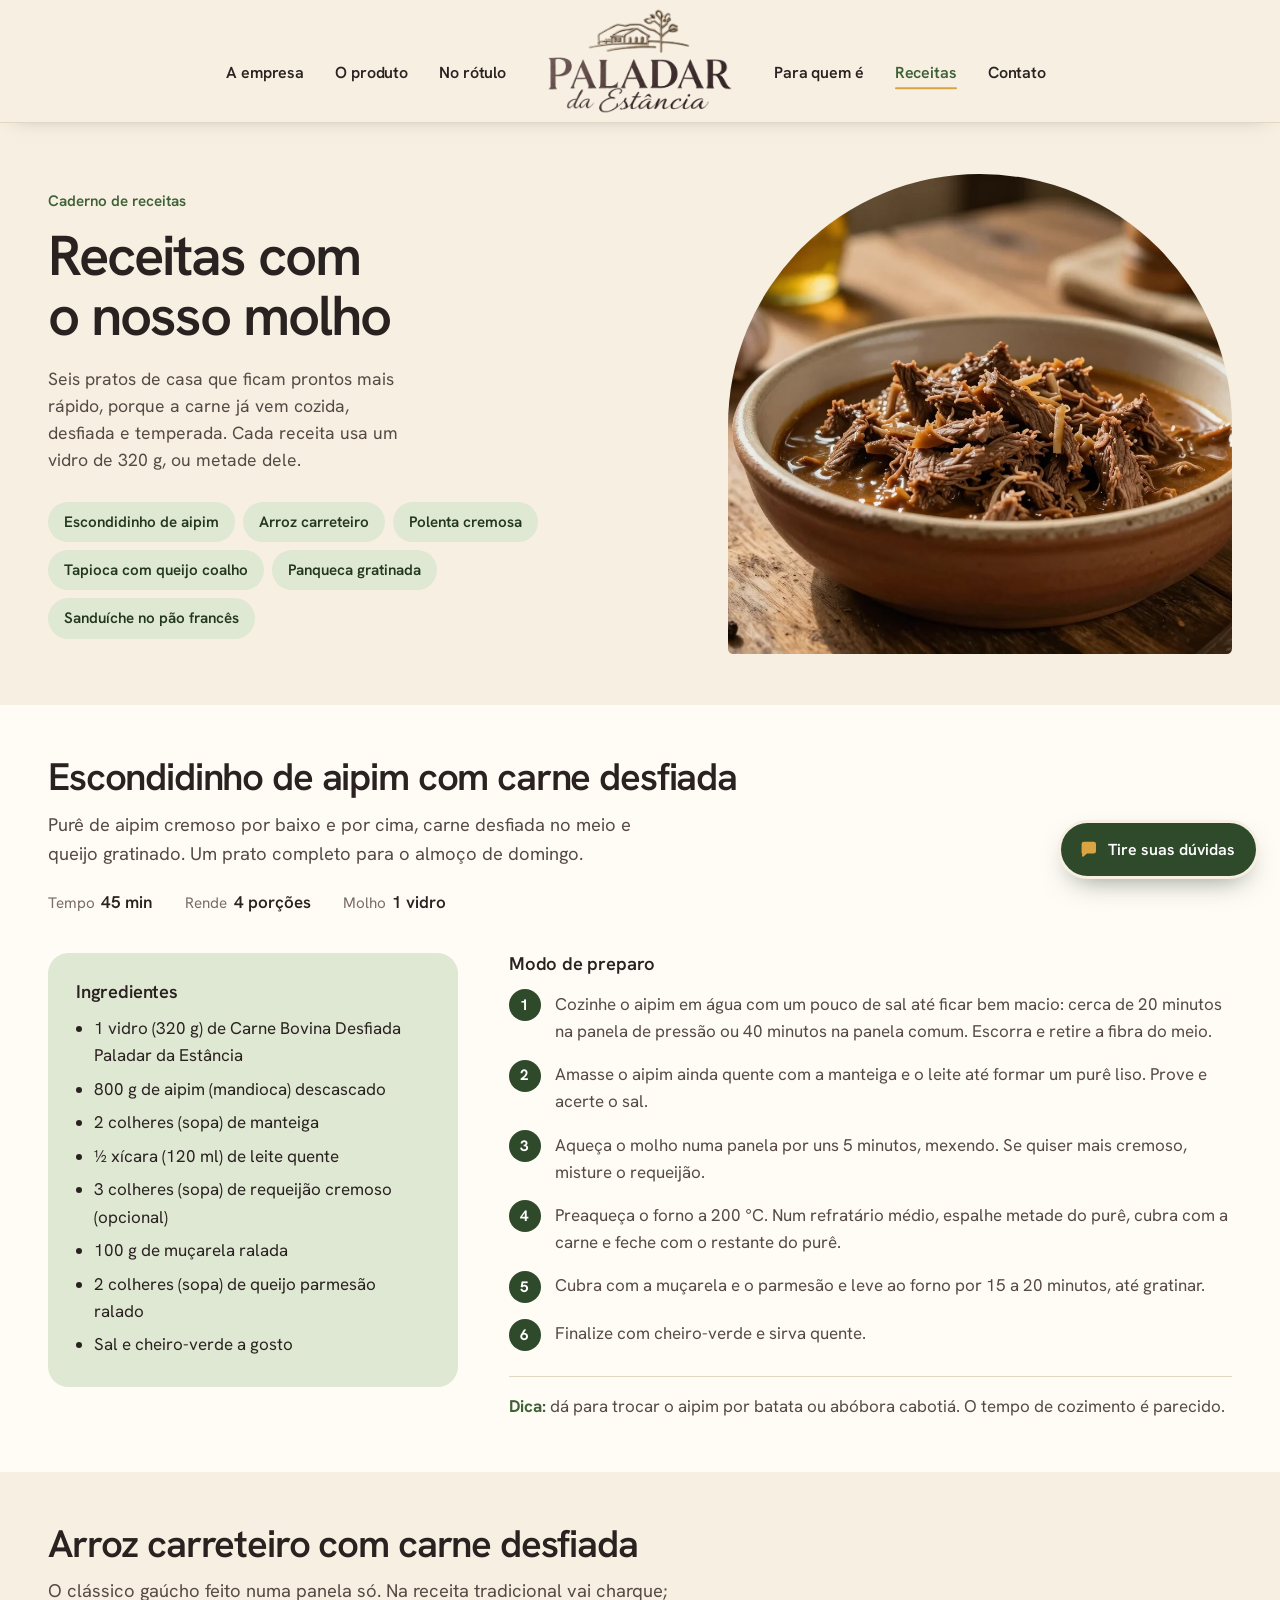
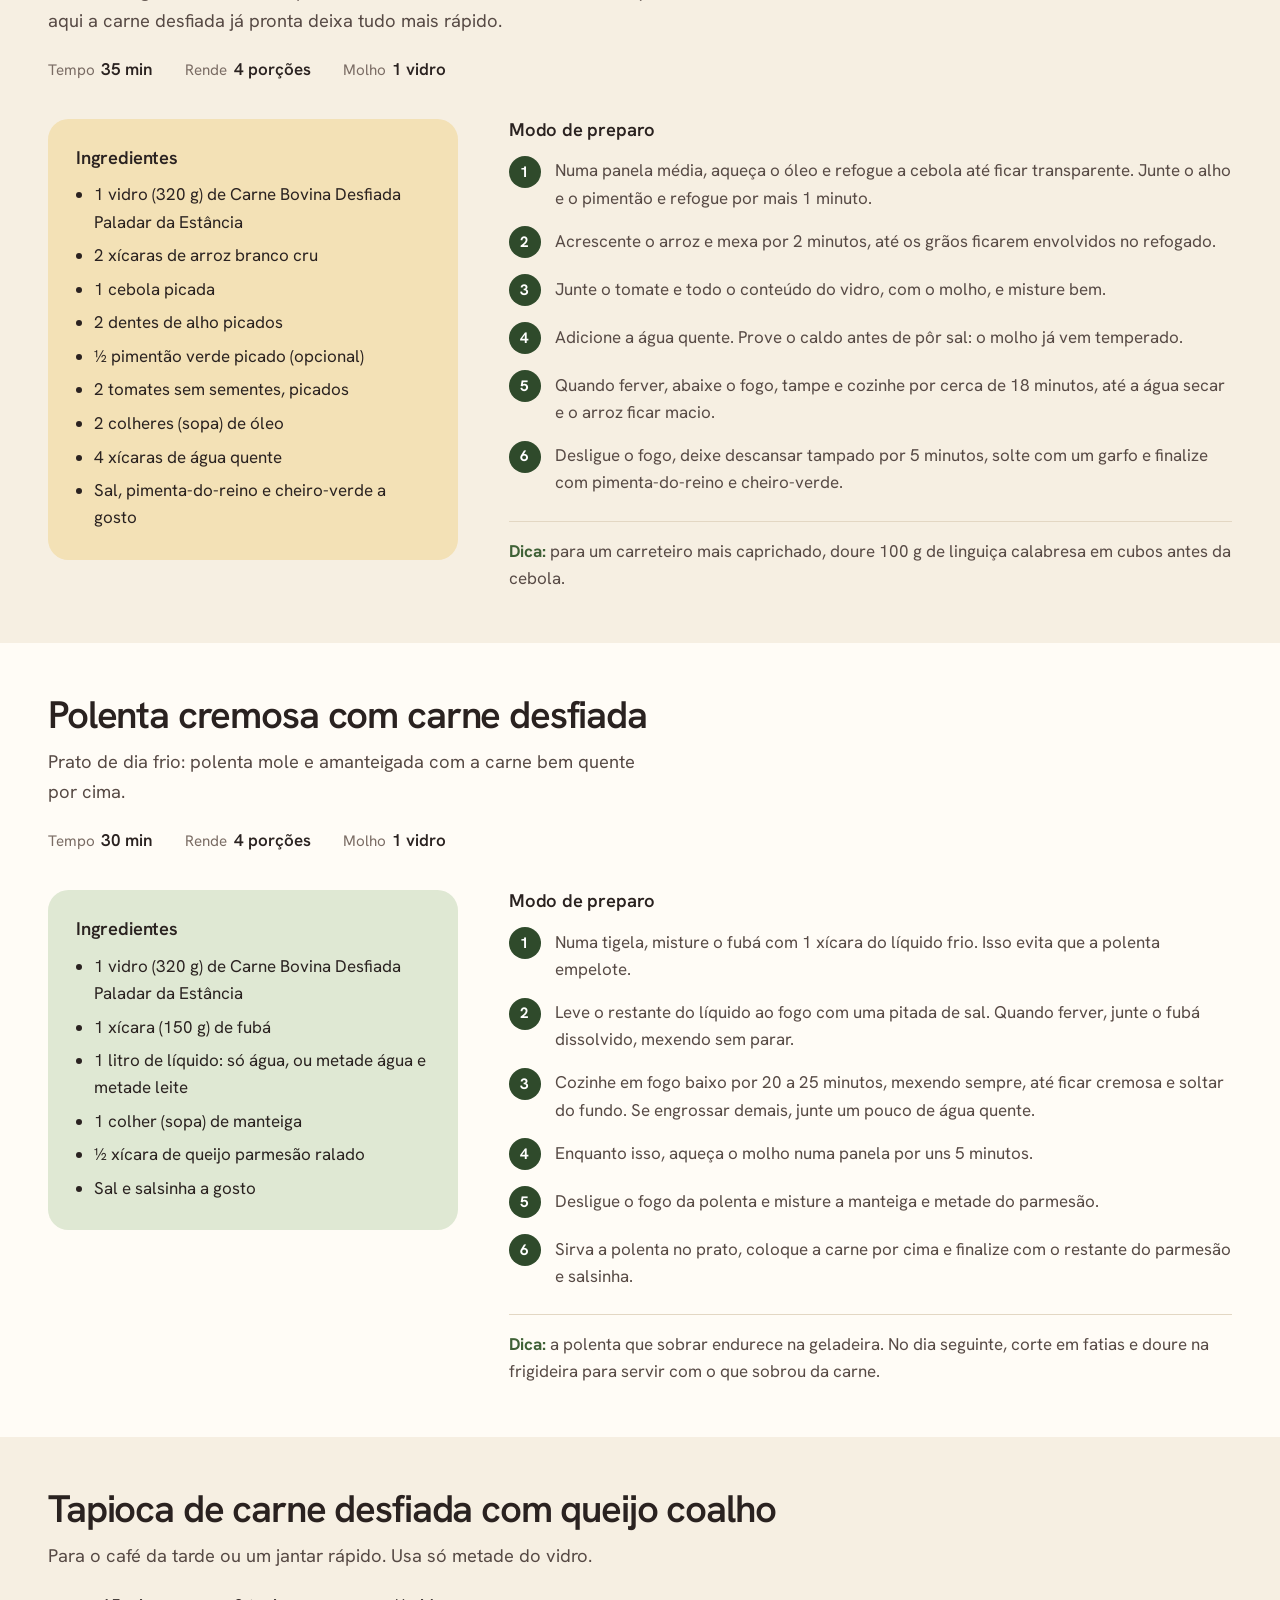
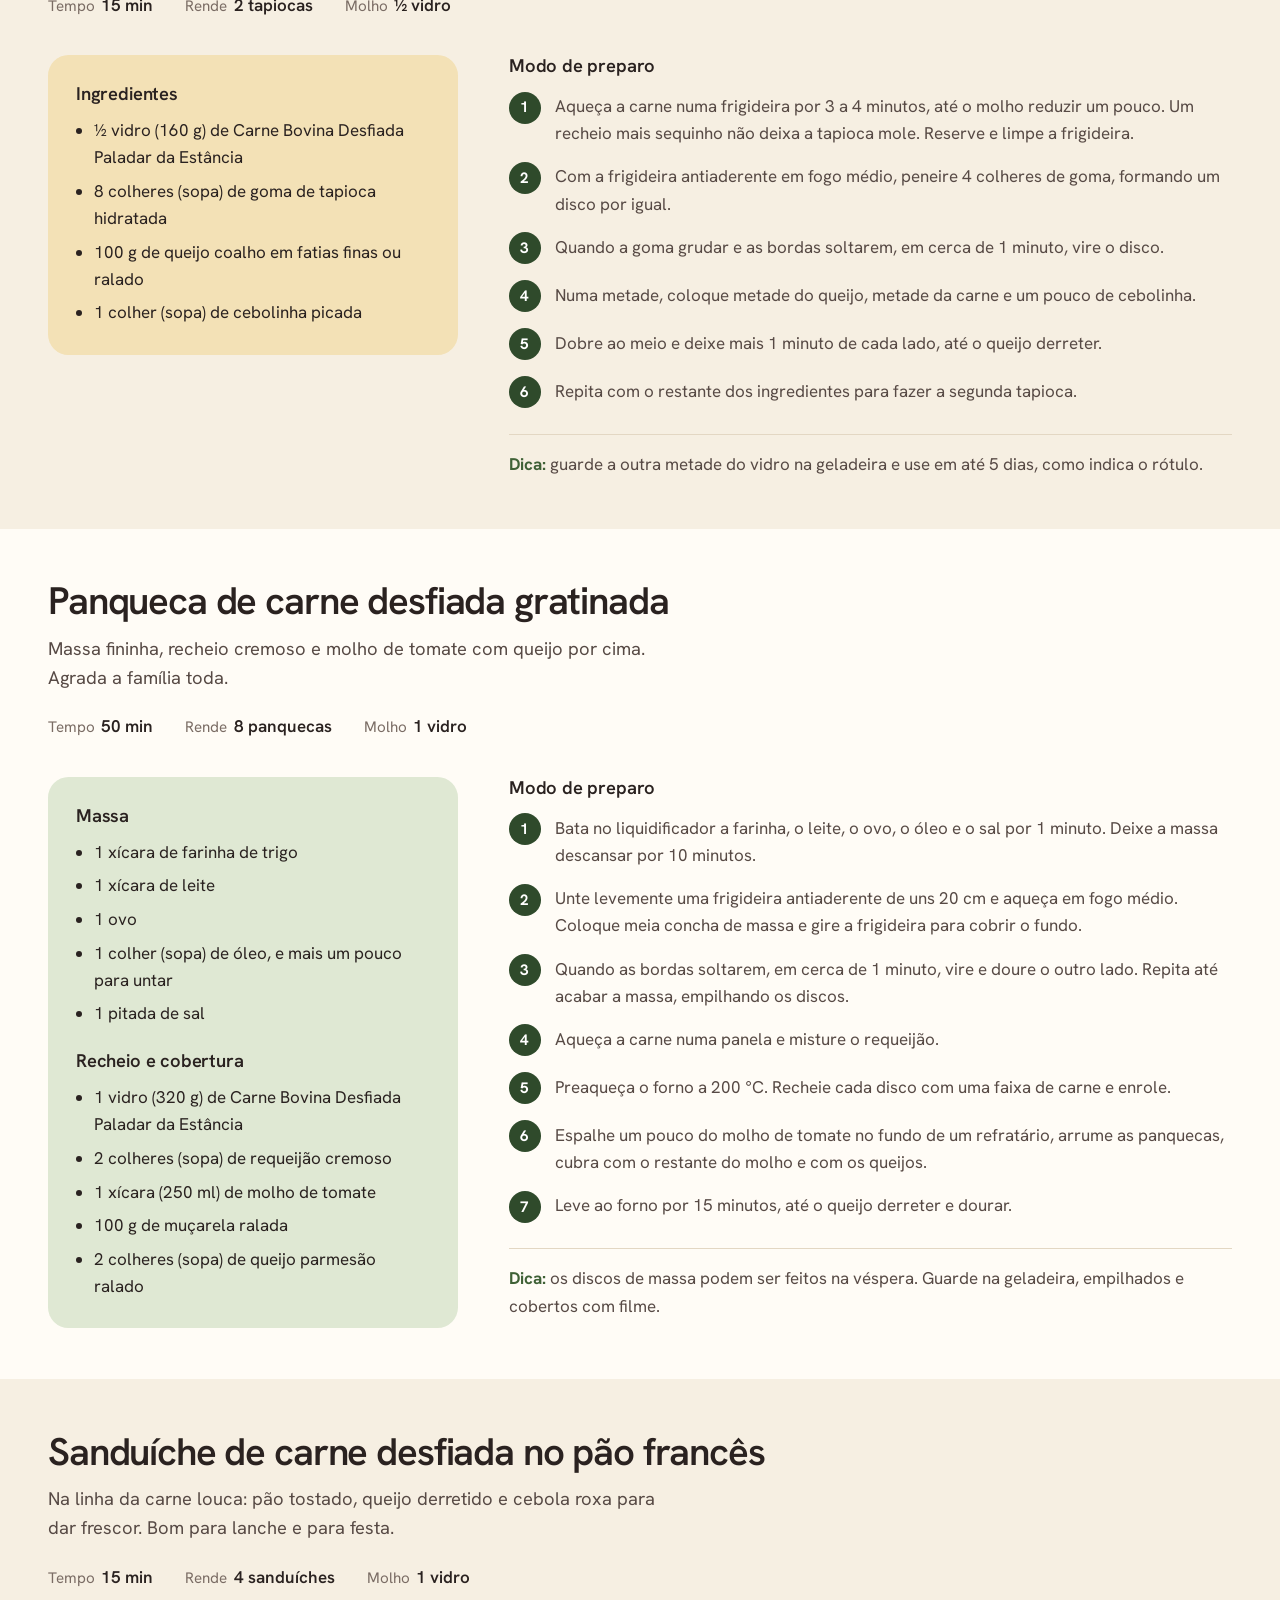
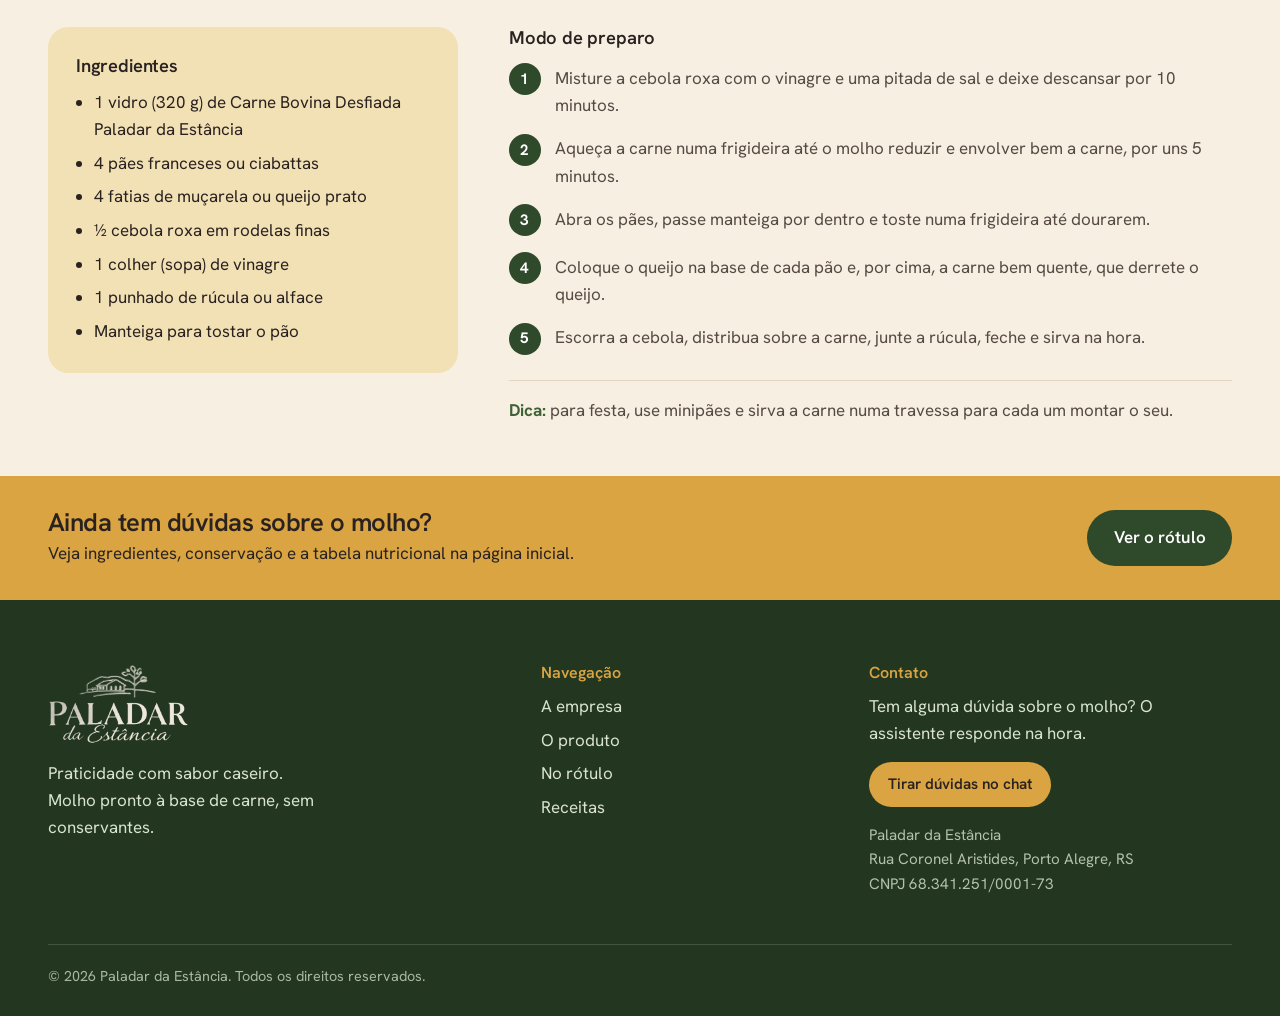
==== commit bcceace2: "Página de receitas com seis pratos, tabela nutricional centralizada e arcos ao lado do título Co-Aut" ====
--- a/receitas.html
+++ b/receitas.html
@@ -4,13 +4,13 @@
   <meta charset="utf-8">
   <meta name="viewport" content="width=device-width, initial-scale=1">
   <title>Receitas | Paladar da Estância</title>
-  <meta name="description" content="Caderno de receitas da Paladar da Estância: pratos rápidos, saborosos e com jeito de comida caseira, feitos com o nosso molho pronto. Em breve.">
+  <meta name="description" content="Seis receitas com a carne desfiada Paladar da Estância: escondidinho de aipim, arroz carreteiro, polenta, tapioca, panqueca e sanduíche, com ingredientes e passo a passo.">
   <link rel="canonical" href="https://paladardaestancia.com/receitas.html">
   <meta property="og:type" content="website">
   <meta property="og:locale" content="pt_BR">
   <meta property="og:site_name" content="Paladar da Estância">
   <meta property="og:title" content="Receitas | Paladar da Estância">
-  <meta property="og:description" content="Pratos rápidos, saborosos e com jeito de comida caseira. Em breve.">
+  <meta property="og:description" content="Escondidinho, carreteiro, polenta, tapioca, panqueca e sanduíche com o nosso molho, passo a passo.">
   <meta property="og:url" content="https://paladardaestancia.com/receitas.html">
   <meta property="og:image" content="https://paladardaestancia.com/assets/og.jpg">
   <meta name="theme-color" content="#f6efe2">
@@ -56,16 +56,20 @@
   </header>
 
   <main id="conteudo">
-    <section class="bloco">
+    <section class="bloco receitas-abertura">
       <div class="miolo pagina__grade">
         <div>
           <p class="lema">Caderno de receitas</p>
           <h1>Receitas com o nosso molho</h1>
-          <p class="pagina__intro">Pratos rápidos, saborosos e com jeito de comida caseira. Nosso caderno de receitas está sendo preparado com o mesmo cuidado do nosso molho.</p>
-          <div class="aviso">
-            <h2>Receitas em breve</h2>
-            <p>Estamos cadastrando as receitas que vão acompanhar o Paladar da Estância. Volte em breve para descobrir formas deliciosas de aproveitar o nosso molho pronto.</p>
-          </div>
+          <p class="pagina__intro">Seis pratos de casa que ficam prontos mais rápido, porque a carne já vem cozida, desfiada e temperada. Cada receita usa um vidro de 320 g, ou metade dele.</p>
+          <nav class="indice" aria-label="Receitas desta página">
+            <a href="#escondidinho">Escondidinho de aipim</a>
+            <a href="#carreteiro">Arroz carreteiro</a>
+            <a href="#polenta">Polenta cremosa</a>
+            <a href="#tapioca">Tapioca com queijo coalho</a>
+            <a href="#panqueca">Panqueca gratinada</a>
+            <a href="#sanduiche">Sanduíche no pão francês</a>
+          </nav>
         </div>
         <div class="arco pagina__foto">
           <img src="assets/fotos/carne-desfiada.webp" alt="Tigela de carne bovina desfiada ao molho" width="1216" height="896" fetchpriority="high">
@@ -73,29 +77,258 @@
       </div>
     </section>
 
-    <section class="bloco bloco--branco">
-      <div class="miolo">
-        <div class="cabeca">
-          <h2>Como vão ser as receitas</h2>
-        </div>
-        <dl class="diferenciais diferenciais--3">
-          <div>
-            <dt>Rápidas</dt>
-            <dd>Prontas em minutos.</dd>
-          </div>
-          <div>
-            <dt>Versáteis</dt>
-            <dd>Para todas as refeições.</dd>
-          </div>
-          <div>
-            <dt>Caseiras</dt>
-            <dd>Sabor de estância.</dd>
-          </div>
-        </dl>
-        <div class="acoes">
-          <a class="botao" href="index.html#produto">Conheça o produto</a>
-          <a class="elo" href="index.html">Voltar ao início</a>
-        </div>
+    <article class="receita bloco bloco--branco" id="escondidinho">
+      <div class="miolo">
+        <header class="receita__topo">
+          <h2>Escondidinho de aipim com carne desfiada</h2>
+          <p>Purê de aipim cremoso por baixo e por cima, carne desfiada no meio e queijo gratinado. Um prato completo para o almoço de domingo.</p>
+          <dl class="receita__info">
+            <div><dt>Tempo</dt><dd>45 min</dd></div>
+            <div><dt>Rende</dt><dd>4 porções</dd></div>
+            <div><dt>Molho</dt><dd>1 vidro</dd></div>
+          </dl>
+        </header>
+        <div class="receita__corpo">
+          <div class="receita__ingredientes">
+            <h3>Ingredientes</h3>
+            <ul>
+              <li>1 vidro (320 g) de Carne Bovina Desfiada Paladar da Estância</li>
+              <li>800 g de aipim (mandioca) descascado</li>
+              <li>2 colheres (sopa) de manteiga</li>
+              <li>½ xícara (120 ml) de leite quente</li>
+              <li>3 colheres (sopa) de requeijão cremoso (opcional)</li>
+              <li>100 g de muçarela ralada</li>
+              <li>2 colheres (sopa) de queijo parmesão ralado</li>
+              <li>Sal e cheiro-verde a gosto</li>
+            </ul>
+          </div>
+          <div class="receita__preparo">
+            <h3>Modo de preparo</h3>
+            <ol>
+              <li>Cozinhe o aipim em água com um pouco de sal até ficar bem macio: cerca de 20 minutos na panela de pressão ou 40 minutos na panela comum. Escorra e retire a fibra do meio.</li>
+              <li>Amasse o aipim ainda quente com a manteiga e o leite até formar um purê liso. Prove e acerte o sal.</li>
+              <li>Aqueça o molho numa panela por uns 5 minutos, mexendo. Se quiser mais cremoso, misture o requeijão.</li>
+              <li>Preaqueça o forno a 200 °C. Num refratário médio, espalhe metade do purê, cubra com a carne e feche com o restante do purê.</li>
+              <li>Cubra com a muçarela e o parmesão e leve ao forno por 15 a 20 minutos, até gratinar.</li>
+              <li>Finalize com cheiro-verde e sirva quente.</li>
+            </ol>
+            <p class="receita__dica"><strong>Dica:</strong> dá para trocar o aipim por batata ou abóbora cabotiá. O tempo de cozimento é parecido.</p>
+          </div>
+        </div>
+      </div>
+    </article>
+
+    <article class="receita bloco" id="carreteiro">
+      <div class="miolo">
+        <header class="receita__topo">
+          <h2>Arroz carreteiro com carne desfiada</h2>
+          <p>O clássico gaúcho feito numa panela só. Na receita tradicional vai charque; aqui a carne desfiada já pronta deixa tudo mais rápido.</p>
+          <dl class="receita__info">
+            <div><dt>Tempo</dt><dd>35 min</dd></div>
+            <div><dt>Rende</dt><dd>4 porções</dd></div>
+            <div><dt>Molho</dt><dd>1 vidro</dd></div>
+          </dl>
+        </header>
+        <div class="receita__corpo">
+          <div class="receita__ingredientes">
+            <h3>Ingredientes</h3>
+            <ul>
+              <li>1 vidro (320 g) de Carne Bovina Desfiada Paladar da Estância</li>
+              <li>2 xícaras de arroz branco cru</li>
+              <li>1 cebola picada</li>
+              <li>2 dentes de alho picados</li>
+              <li>½ pimentão verde picado (opcional)</li>
+              <li>2 tomates sem sementes, picados</li>
+              <li>2 colheres (sopa) de óleo</li>
+              <li>4 xícaras de água quente</li>
+              <li>Sal, pimenta-do-reino e cheiro-verde a gosto</li>
+            </ul>
+          </div>
+          <div class="receita__preparo">
+            <h3>Modo de preparo</h3>
+            <ol>
+              <li>Numa panela média, aqueça o óleo e refogue a cebola até ficar transparente. Junte o alho e o pimentão e refogue por mais 1 minuto.</li>
+              <li>Acrescente o arroz e mexa por 2 minutos, até os grãos ficarem envolvidos no refogado.</li>
+              <li>Junte o tomate e todo o conteúdo do vidro, com o molho, e misture bem.</li>
+              <li>Adicione a água quente. Prove o caldo antes de pôr sal: o molho já vem temperado.</li>
+              <li>Quando ferver, abaixe o fogo, tampe e cozinhe por cerca de 18 minutos, até a água secar e o arroz ficar macio.</li>
+              <li>Desligue o fogo, deixe descansar tampado por 5 minutos, solte com um garfo e finalize com pimenta-do-reino e cheiro-verde.</li>
+            </ol>
+            <p class="receita__dica"><strong>Dica:</strong> para um carreteiro mais caprichado, doure 100 g de linguiça calabresa em cubos antes da cebola.</p>
+          </div>
+        </div>
+      </div>
+    </article>
+
+    <article class="receita bloco bloco--branco" id="polenta">
+      <div class="miolo">
+        <header class="receita__topo">
+          <h2>Polenta cremosa com carne desfiada</h2>
+          <p>Prato de dia frio: polenta mole e amanteigada com a carne bem quente por cima.</p>
+          <dl class="receita__info">
+            <div><dt>Tempo</dt><dd>30 min</dd></div>
+            <div><dt>Rende</dt><dd>4 porções</dd></div>
+            <div><dt>Molho</dt><dd>1 vidro</dd></div>
+          </dl>
+        </header>
+        <div class="receita__corpo">
+          <div class="receita__ingredientes">
+            <h3>Ingredientes</h3>
+            <ul>
+              <li>1 vidro (320 g) de Carne Bovina Desfiada Paladar da Estância</li>
+              <li>1 xícara (150 g) de fubá</li>
+              <li>1 litro de líquido: só água, ou metade água e metade leite</li>
+              <li>1 colher (sopa) de manteiga</li>
+              <li>½ xícara de queijo parmesão ralado</li>
+              <li>Sal e salsinha a gosto</li>
+            </ul>
+          </div>
+          <div class="receita__preparo">
+            <h3>Modo de preparo</h3>
+            <ol>
+              <li>Numa tigela, misture o fubá com 1 xícara do líquido frio. Isso evita que a polenta empelote.</li>
+              <li>Leve o restante do líquido ao fogo com uma pitada de sal. Quando ferver, junte o fubá dissolvido, mexendo sem parar.</li>
+              <li>Cozinhe em fogo baixo por 20 a 25 minutos, mexendo sempre, até ficar cremosa e soltar do fundo. Se engrossar demais, junte um pouco de água quente.</li>
+              <li>Enquanto isso, aqueça o molho numa panela por uns 5 minutos.</li>
+              <li>Desligue o fogo da polenta e misture a manteiga e metade do parmesão.</li>
+              <li>Sirva a polenta no prato, coloque a carne por cima e finalize com o restante do parmesão e salsinha.</li>
+            </ol>
+            <p class="receita__dica"><strong>Dica:</strong> a polenta que sobrar endurece na geladeira. No dia seguinte, corte em fatias e doure na frigideira para servir com o que sobrou da carne.</p>
+          </div>
+        </div>
+      </div>
+    </article>
+
+    <article class="receita bloco" id="tapioca">
+      <div class="miolo">
+        <header class="receita__topo">
+          <h2>Tapioca de carne desfiada com queijo coalho</h2>
+          <p>Para o café da tarde ou um jantar rápido. Usa só metade do vidro.</p>
+          <dl class="receita__info">
+            <div><dt>Tempo</dt><dd>15 min</dd></div>
+            <div><dt>Rende</dt><dd>2 tapiocas</dd></div>
+            <div><dt>Molho</dt><dd>½ vidro</dd></div>
+          </dl>
+        </header>
+        <div class="receita__corpo">
+          <div class="receita__ingredientes">
+            <h3>Ingredientes</h3>
+            <ul>
+              <li>½ vidro (160 g) de Carne Bovina Desfiada Paladar da Estância</li>
+              <li>8 colheres (sopa) de goma de tapioca hidratada</li>
+              <li>100 g de queijo coalho em fatias finas ou ralado</li>
+              <li>1 colher (sopa) de cebolinha picada</li>
+            </ul>
+          </div>
+          <div class="receita__preparo">
+            <h3>Modo de preparo</h3>
+            <ol>
+              <li>Aqueça a carne numa frigideira por 3 a 4 minutos, até o molho reduzir um pouco. Um recheio mais sequinho não deixa a tapioca mole. Reserve e limpe a frigideira.</li>
+              <li>Com a frigideira antiaderente em fogo médio, peneire 4 colheres de goma, formando um disco por igual.</li>
+              <li>Quando a goma grudar e as bordas soltarem, em cerca de 1 minuto, vire o disco.</li>
+              <li>Numa metade, coloque metade do queijo, metade da carne e um pouco de cebolinha.</li>
+              <li>Dobre ao meio e deixe mais 1 minuto de cada lado, até o queijo derreter.</li>
+              <li>Repita com o restante dos ingredientes para fazer a segunda tapioca.</li>
+            </ol>
+            <p class="receita__dica"><strong>Dica:</strong> guarde a outra metade do vidro na geladeira e use em até 5 dias, como indica o rótulo.</p>
+          </div>
+        </div>
+      </div>
+    </article>
+
+    <article class="receita bloco bloco--branco" id="panqueca">
+      <div class="miolo">
+        <header class="receita__topo">
+          <h2>Panqueca de carne desfiada gratinada</h2>
+          <p>Massa fininha, recheio cremoso e molho de tomate com queijo por cima. Agrada a família toda.</p>
+          <dl class="receita__info">
+            <div><dt>Tempo</dt><dd>50 min</dd></div>
+            <div><dt>Rende</dt><dd>8 panquecas</dd></div>
+            <div><dt>Molho</dt><dd>1 vidro</dd></div>
+          </dl>
+        </header>
+        <div class="receita__corpo">
+          <div class="receita__ingredientes">
+            <h3>Massa</h3>
+            <ul>
+              <li>1 xícara de farinha de trigo</li>
+              <li>1 xícara de leite</li>
+              <li>1 ovo</li>
+              <li>1 colher (sopa) de óleo, e mais um pouco para untar</li>
+              <li>1 pitada de sal</li>
+            </ul>
+            <h3>Recheio e cobertura</h3>
+            <ul>
+              <li>1 vidro (320 g) de Carne Bovina Desfiada Paladar da Estância</li>
+              <li>2 colheres (sopa) de requeijão cremoso</li>
+              <li>1 xícara (250 ml) de molho de tomate</li>
+              <li>100 g de muçarela ralada</li>
+              <li>2 colheres (sopa) de queijo parmesão ralado</li>
+            </ul>
+          </div>
+          <div class="receita__preparo">
+            <h3>Modo de preparo</h3>
+            <ol>
+              <li>Bata no liquidificador a farinha, o leite, o ovo, o óleo e o sal por 1 minuto. Deixe a massa descansar por 10 minutos.</li>
+              <li>Unte levemente uma frigideira antiaderente de uns 20 cm e aqueça em fogo médio. Coloque meia concha de massa e gire a frigideira para cobrir o fundo.</li>
+              <li>Quando as bordas soltarem, em cerca de 1 minuto, vire e doure o outro lado. Repita até acabar a massa, empilhando os discos.</li>
+              <li>Aqueça a carne numa panela e misture o requeijão.</li>
+              <li>Preaqueça o forno a 200 °C. Recheie cada disco com uma faixa de carne e enrole.</li>
+              <li>Espalhe um pouco do molho de tomate no fundo de um refratário, arrume as panquecas, cubra com o restante do molho e com os queijos.</li>
+              <li>Leve ao forno por 15 minutos, até o queijo derreter e dourar.</li>
+            </ol>
+            <p class="receita__dica"><strong>Dica:</strong> os discos de massa podem ser feitos na véspera. Guarde na geladeira, empilhados e cobertos com filme.</p>
+          </div>
+        </div>
+      </div>
+    </article>
+
+    <article class="receita bloco" id="sanduiche">
+      <div class="miolo">
+        <header class="receita__topo">
+          <h2>Sanduíche de carne desfiada no pão francês</h2>
+          <p>Na linha da carne louca: pão tostado, queijo derretido e cebola roxa para dar frescor. Bom para lanche e para festa.</p>
+          <dl class="receita__info">
+            <div><dt>Tempo</dt><dd>15 min</dd></div>
+            <div><dt>Rende</dt><dd>4 sanduíches</dd></div>
+            <div><dt>Molho</dt><dd>1 vidro</dd></div>
+          </dl>
+        </header>
+        <div class="receita__corpo">
+          <div class="receita__ingredientes">
+            <h3>Ingredientes</h3>
+            <ul>
+              <li>1 vidro (320 g) de Carne Bovina Desfiada Paladar da Estância</li>
+              <li>4 pães franceses ou ciabattas</li>
+              <li>4 fatias de muçarela ou queijo prato</li>
+              <li>½ cebola roxa em rodelas finas</li>
+              <li>1 colher (sopa) de vinagre</li>
+              <li>1 punhado de rúcula ou alface</li>
+              <li>Manteiga para tostar o pão</li>
+            </ul>
+          </div>
+          <div class="receita__preparo">
+            <h3>Modo de preparo</h3>
+            <ol>
+              <li>Misture a cebola roxa com o vinagre e uma pitada de sal e deixe descansar por 10 minutos.</li>
+              <li>Aqueça a carne numa frigideira até o molho reduzir e envolver bem a carne, por uns 5 minutos.</li>
+              <li>Abra os pães, passe manteiga por dentro e toste numa frigideira até dourarem.</li>
+              <li>Coloque o queijo na base de cada pão e, por cima, a carne bem quente, que derrete o queijo.</li>
+              <li>Escorra a cebola, distribua sobre a carne, junte a rúcula, feche e sirva na hora.</li>
+            </ol>
+            <p class="receita__dica"><strong>Dica:</strong> para festa, use minipães e sirva a carne numa travessa para cada um montar o seu.</p>
+          </div>
+        </div>
+      </div>
+    </article>
+
+    <section class="bloco--mostarda convite">
+      <div class="miolo convite__linha">
+        <div>
+          <h2>Ainda tem dúvidas sobre o molho?</h2>
+          <p>Veja ingredientes, conservação e a tabela nutricional na página inicial.</p>
+        </div>
+        <a class="botao" href="index.html#rotulo">Ver o rótulo</a>
       </div>
     </section>
   </main>
--- a/css/style.css
+++ b/css/style.css
@@ -30,14 +30,12 @@
 
   --largura: 74rem;
   --margem: clamp(1.25rem, 4.5vw, 3rem);
-  --respiro: clamp(2.75rem, 4.6vw, 4.25rem);
-
-  /* Logo do topo: tamanho parado no início e depois de rolar.
+  --respiro: clamp(2.5rem, 4vw, 3.75rem);
+
+  /* Logo do topo, sempre do mesmo tamanho.
      A imagem tem proporção 900 x 513, por isso a altura é a largura x 0,57. */
   --logo: clamp(9.5rem, 14.5vw, 12.5rem);
-  --logo-rolou: clamp(7rem, 8.5vw, 8.5rem);
   --topo-alto: calc(var(--logo) * .57 + 1rem + 1px);
-  --topo-baixo: calc(var(--logo-rolou) * .57 + 1rem + 1px);
   --raio: clamp(.9rem, 1.6vw, 1.4rem);
 }
 
@@ -70,7 +68,7 @@
 a { color: inherit; }
 :focus-visible { outline: 2px solid var(--verde-medio); outline-offset: 3px; border-radius: 4px; }
 
-section[id], footer[id] { scroll-margin-top: calc(var(--topo-baixo) + 1rem); }
+section[id], footer[id] { scroll-margin-top: calc(var(--topo-alto) + .75rem); }
 
 .miolo { width: min(100% - 2 * var(--margem), var(--largura)); margin-inline: auto; }
 
@@ -84,19 +82,16 @@
 
 /* ---------- Topo ----------
    No computador a logo fica no centro, com 3 links de cada lado.
-   O topo é fixo e o corpo reserva a altura dele, então encolher a logo
-   ao rolar não empurra a página (antes isso fazia o topo piscar).
+   O topo é fixo, tem sempre a mesma altura e o corpo reserva esse espaço.
    No celular a logo vai para a esquerda e o menu vira um botão. */
 .topo {
-  --logo-agora: var(--logo);
   position: fixed; top: 0; left: 0; right: 0; z-index: 20;
   background: var(--creme); border-bottom: 1px solid var(--linha);
   box-shadow: 0 6px 20px -16px rgba(42, 34, 32, .5);
 }
-.topo.rolou { --logo-agora: var(--logo-rolou); }
 .topo__linha { display: flex; align-items: center; justify-content: space-between; gap: 1.5rem; padding-block: .5rem; }
 .topo__marca { display: block; }
-.topo__marca img { width: var(--logo-agora); transition: width .25s ease; }
+.topo__marca img { width: var(--logo); }
 .topo__marca--celular { display: none; }
 .topo__nav { flex: 1; }
 
@@ -104,7 +99,7 @@
 /* Os links descem até a altura da palavra PALADAR (a casinha ocupa o alto da logo). */
 .menu__lado {
   display: flex; align-items: center; gap: clamp(1.1rem, 2.4vw, 2.1rem); list-style: none; margin: 0; padding: 0;
-  transform: translateY(calc(var(--logo-agora) * .06)); transition: transform .25s ease;
+  transform: translateY(calc(var(--logo) * .06));
 }
 .menu__lado:first-child { justify-content: flex-end; }
 .menu__lado:last-child { justify-content: flex-start; }
@@ -119,7 +114,7 @@
 .menu__lado a:hover, .menu__lado a.ativo, .menu__lado a[aria-current="page"] { color: var(--verde-medio); }
 .menu__lado a:hover::after, .menu__lado a.ativo::after, .menu__lado a[aria-current="page"]::after { transform: scaleX(1); }
 @media (prefers-reduced-motion: reduce) {
-  .topo__marca img, .menu__lado, .menu__lado a::after { transition: none; }
+  .menu__lado a::after { transition: none; }
 }
 .menu__botao {
   display: none; font: inherit; font-weight: 600; font-size: .95rem; color: var(--tinta);
@@ -127,7 +122,7 @@
 }
 
 @media (max-width: 56rem) {
-  :root { --logo: clamp(8rem, 33vw, 9.5rem); --logo-rolou: 6.75rem; }
+  :root { --logo: clamp(7.5rem, 30vw, 8.75rem); }
   .topo__marca--celular { display: block; }
   .topo__nav { flex: none; }
   .menu__marca { display: none; }
@@ -235,47 +230,91 @@
 .ficha dd { margin: 0; color: var(--tinta); font-weight: 500; }
 
 /* ---------- Rótulo ---------- */
-.rotulo__grade { display: grid; grid-template-columns: minmax(0, .9fr) minmax(0, 1.1fr); gap: clamp(1.75rem, 4.5vw, 4rem); align-items: start; margin-top: 1.5rem; }
-.rotulo__frente { border-radius: var(--raio); overflow: hidden; box-shadow: 0 1.5rem 3rem -1.75rem rgba(42, 34, 32, .5); margin-bottom: 1.75rem; }
+.rotulo__grade { display: grid; grid-template-columns: minmax(0, .9fr) minmax(0, 1.1fr); gap: clamp(1.75rem, 4.5vw, 4rem); align-items: start; }
+.rotulo__dados .cabeca { margin-bottom: 1.75rem; }
+.rotulo__frente { border-radius: var(--raio); overflow: hidden; box-shadow: 0 1.5rem 3rem -1.75rem rgba(42, 34, 32, .5); position: sticky; top: calc(var(--topo-alto) + 1.25rem); margin-top: .35rem; }
 .rotulo__frente img { width: 100%; }
 .rotulo__dados h3 { margin-top: 1.5rem; }
-.rotulo__dados h3:first-child, .rotulo__frente + h3 { margin-top: 0; }
+.rotulo__dados h3:first-child, .rotulo__dados .cabeca + h3 { margin-top: 0; }
 .rotulo__dados p { margin-top: .5rem; }
 .selo { display: inline-block; margin-top: .85rem; font-weight: 600; font-size: .92rem; color: var(--verde-escuro); background: var(--verde-claro); border-radius: 999px; padding: .4rem 1rem; }
 
 .tabela { width: 100%; border-collapse: collapse; margin-top: .75rem; font-size: .95em; font-variant-numeric: tabular-nums; }
+.tabela col.num { width: 5.25rem; }
 .tabela caption { text-align: left; padding-bottom: .6rem; color: var(--suave); }
-.tabela th, .tabela td { padding: .5rem .5rem; border-bottom: 1px solid var(--linha); text-align: right; white-space: nowrap; }
+.tabela th, .tabela td { padding: .55rem 0 .55rem .5rem; border-bottom: 1px solid var(--linha); text-align: right; white-space: nowrap; }
 .tabela tbody th { white-space: normal; }
+.tabela th:not(:first-child), .tabela td { text-align: center; padding-inline: .25rem; }
+.tabela thead th:first-child, .tabela tbody th { text-align: left; padding-left: 0; }
 .tabela th:first-child, .tabela td:first-child { text-align: left; padding-left: 0; }
 .tabela thead th { font-weight: 600; color: var(--tinta); border-bottom: 2px solid var(--verde); }
 .tabela tbody th { font-weight: 400; color: var(--texto); }
-.tabela .sub th { padding-left: 1.1rem; color: var(--suave); }
+.tabela .sub th { color: var(--suave); }
 .nota { font-size: .85em; margin-top: .85rem; color: var(--suave); }
 
 /* ---------- Para quem é ---------- */
-.janelas { list-style: none; margin: 1.5rem 0 0; padding: 0; display: grid; grid-template-columns: repeat(3, minmax(0, 1fr)); gap: clamp(1rem, 2.2vw, 1.75rem); }
+#para-quem { padding-bottom: 0; }
+.para-quem__grade { display: grid; grid-template-columns: minmax(0, .62fr) minmax(0, 2fr); gap: clamp(1.5rem, 4vw, 3.5rem); align-items: center; }
+.para-quem__grade .cabeca { padding-bottom: clamp(1rem, 2vw, 1.5rem); }
+.janelas { list-style: none; margin: 0; padding: 0; display: grid; grid-template-columns: repeat(3, minmax(0, 1fr)); gap: clamp(1rem, 2.2vw, 1.75rem); }
 .janelas li {
-  background: var(--mostarda-claro); border-radius: 999px 999px var(--raio) var(--raio);
-  padding: clamp(3rem, 4.5vw, 4rem) clamp(1.25rem, 2.2vw, 2rem) clamp(1.5rem, 2.5vw, 2rem); text-align: center;
+  background: var(--mostarda-claro); border-radius: 999px 999px 0 0;
+  padding: clamp(3rem, 4.5vw, 4rem) clamp(1.25rem, 2.2vw, 2rem) clamp(1rem, 1.6vw, 1.35rem); text-align: center;
 }
 .janelas li:nth-child(2) { background: var(--verde-claro); }
 .janelas p { margin: .5rem auto 0; max-width: 24ch; }
 
-/* ---------- Convite ---------- */
-.convite { text-align: center; }
-.convite .cabeca { margin-inline: auto; }
-.convite p { margin-inline: auto; }
-.convite p:not(.lema) { max-width: 40ch; }
-.convite .acoes { justify-content: center; margin-top: 1.5rem; }
+/* ---------- Convite: faixa fina com texto e botão na mesma linha ---------- */
+.convite__linha { display: flex; align-items: center; justify-content: space-between; gap: 1rem 2.5rem; padding-block: clamp(1.4rem, 2.6vw, 2rem); }
+.convite h2 { font-size: clamp(1.3rem, 2vw, 1.7rem); letter-spacing: -0.02em; }
+.convite p { margin-top: .3rem; color: var(--tinta); max-width: none; }
+.convite .botao { flex: none; }
+@media (max-width: 40rem) {
+  .convite__linha { flex-direction: column; align-items: flex-start; }
+}
 
 /* ---------- Página de receitas ---------- */
 .pagina__grade { display: grid; grid-template-columns: minmax(0, 1.1fr) minmax(0, .9fr); gap: clamp(2rem, 5vw, 4.5rem); align-items: center; }
 .pagina__intro { font-size: clamp(1.1rem, 1.35vw, 1.3rem); line-height: 1.55; margin-top: 1.25rem; max-width: 36ch; }
 .pagina__foto { aspect-ratio: 4 / 5; max-height: 30rem; width: 100%; }
-.aviso { margin-top: 1.75rem; padding: clamp(1.25rem, 2.5vw, 1.75rem); border-radius: var(--raio); background: var(--mostarda-claro); color: var(--tinta); }
-.aviso h2 { font-size: clamp(1.3rem, 1.8vw, 1.6rem); }
-.aviso p { margin-top: .5rem; }
+.indice { display: flex; flex-wrap: wrap; gap: .5rem; margin-top: 1.75rem; max-width: 34rem; }
+.indice a {
+  text-decoration: none; font-weight: 600; font-size: .95rem; color: var(--verde-escuro);
+  background: var(--verde-claro); border-radius: 999px; padding: .5rem 1rem;
+}
+.indice a:hover { background: var(--mostarda-claro); }
+
+.receita { scroll-margin-top: var(--topo-alto); }
+.receita__topo { max-width: 46rem; }
+.receita__topo > p { margin-top: .75rem; font-size: 1.08em; }
+.receita__info { display: flex; flex-wrap: wrap; gap: .5rem 2rem; margin: 1.25rem 0 0; }
+.receita__info div { display: flex; gap: .4rem; align-items: baseline; }
+.receita__info dt { color: var(--suave); font-size: .95rem; }
+.receita__info dd { margin: 0; font-weight: 600; color: var(--tinta); }
+.receita__corpo {
+  display: grid; grid-template-columns: minmax(0, .85fr) minmax(0, 1.5fr);
+  gap: clamp(1.5rem, 4vw, 3.5rem); align-items: start; margin-top: clamp(1.5rem, 3vw, 2.25rem);
+}
+.receita h3 { font-size: 1.15rem; letter-spacing: -0.01em; }
+.receita__ingredientes { background: var(--mostarda-claro); border-radius: var(--raio); padding: clamp(1.25rem, 2.4vw, 1.75rem); color: var(--tinta); }
+.bloco--branco .receita__ingredientes, .receita.bloco--branco .receita__ingredientes { background: var(--verde-claro); }
+.receita__ingredientes h3 + ul { margin-top: .65rem; }
+.receita__ingredientes ul + h3 { margin-top: 1.4rem; }
+.receita__ingredientes ul { margin: 0; padding-left: 1.15rem; }
+.receita__ingredientes li + li { margin-top: .4rem; }
+.receita__preparo ol { list-style: none; counter-reset: passo; margin: .9rem 0 0; padding: 0; }
+.receita__preparo li { counter-increment: passo; position: relative; padding-left: 2.9rem; min-height: 2rem; }
+.receita__preparo li + li { margin-top: 1rem; }
+.receita__preparo li::before {
+  content: counter(passo); position: absolute; left: 0; top: -.1rem;
+  width: 2rem; height: 2rem; border-radius: 50%; display: grid; place-items: center;
+  background: var(--verde); color: #fff; font-weight: 700; font-size: .95rem;
+}
+.receita__dica { margin-top: 1.5rem; padding-top: 1rem; border-top: 1px solid var(--linha); max-width: none; }
+.receita__dica strong { color: var(--verde-medio); }
+@media (max-width: 54rem) {
+  .receita__corpo { grid-template-columns: 1fr; }
+}
 
 /* ---------- Rodapé ---------- */
 .rodape { background: var(--verde-escuro); color: var(--verde-texto); padding-block: clamp(2.75rem, 5vw, 4rem) 1.75rem; }
@@ -306,8 +345,11 @@
 @media (max-width: 54rem) {
   .empresa__grade, .produto__grade, .rotulo__grade, .pagina__grade { grid-template-columns: 1fr; }
   .produto__foto, .pagina__foto { max-width: 22rem; width: 100%; margin-inline: auto; }
-  .rotulo__frente { max-width: 28rem; }
-  .janelas { grid-template-columns: 1fr; max-width: 24rem; margin-inline: auto; }
+  .rotulo__frente { position: static; max-width: 28rem; margin-top: 0; }
+  .para-quem__grade { grid-template-columns: 1fr; gap: 1.5rem; }
+  .para-quem__grade .cabeca { padding-bottom: 0; }
+  .janelas { grid-template-columns: 1fr; max-width: 24rem; margin-inline: auto; width: 100%; }
+  .janelas li:not(:last-child) { border-radius: 999px 999px var(--raio) var(--raio); }
   .diferenciais--3 { grid-template-columns: repeat(2, minmax(0, 1fr)); }
   .rodape__grade { grid-template-columns: 1fr 1fr; }
   .rodape__marca { grid-column: 1 / -1; }
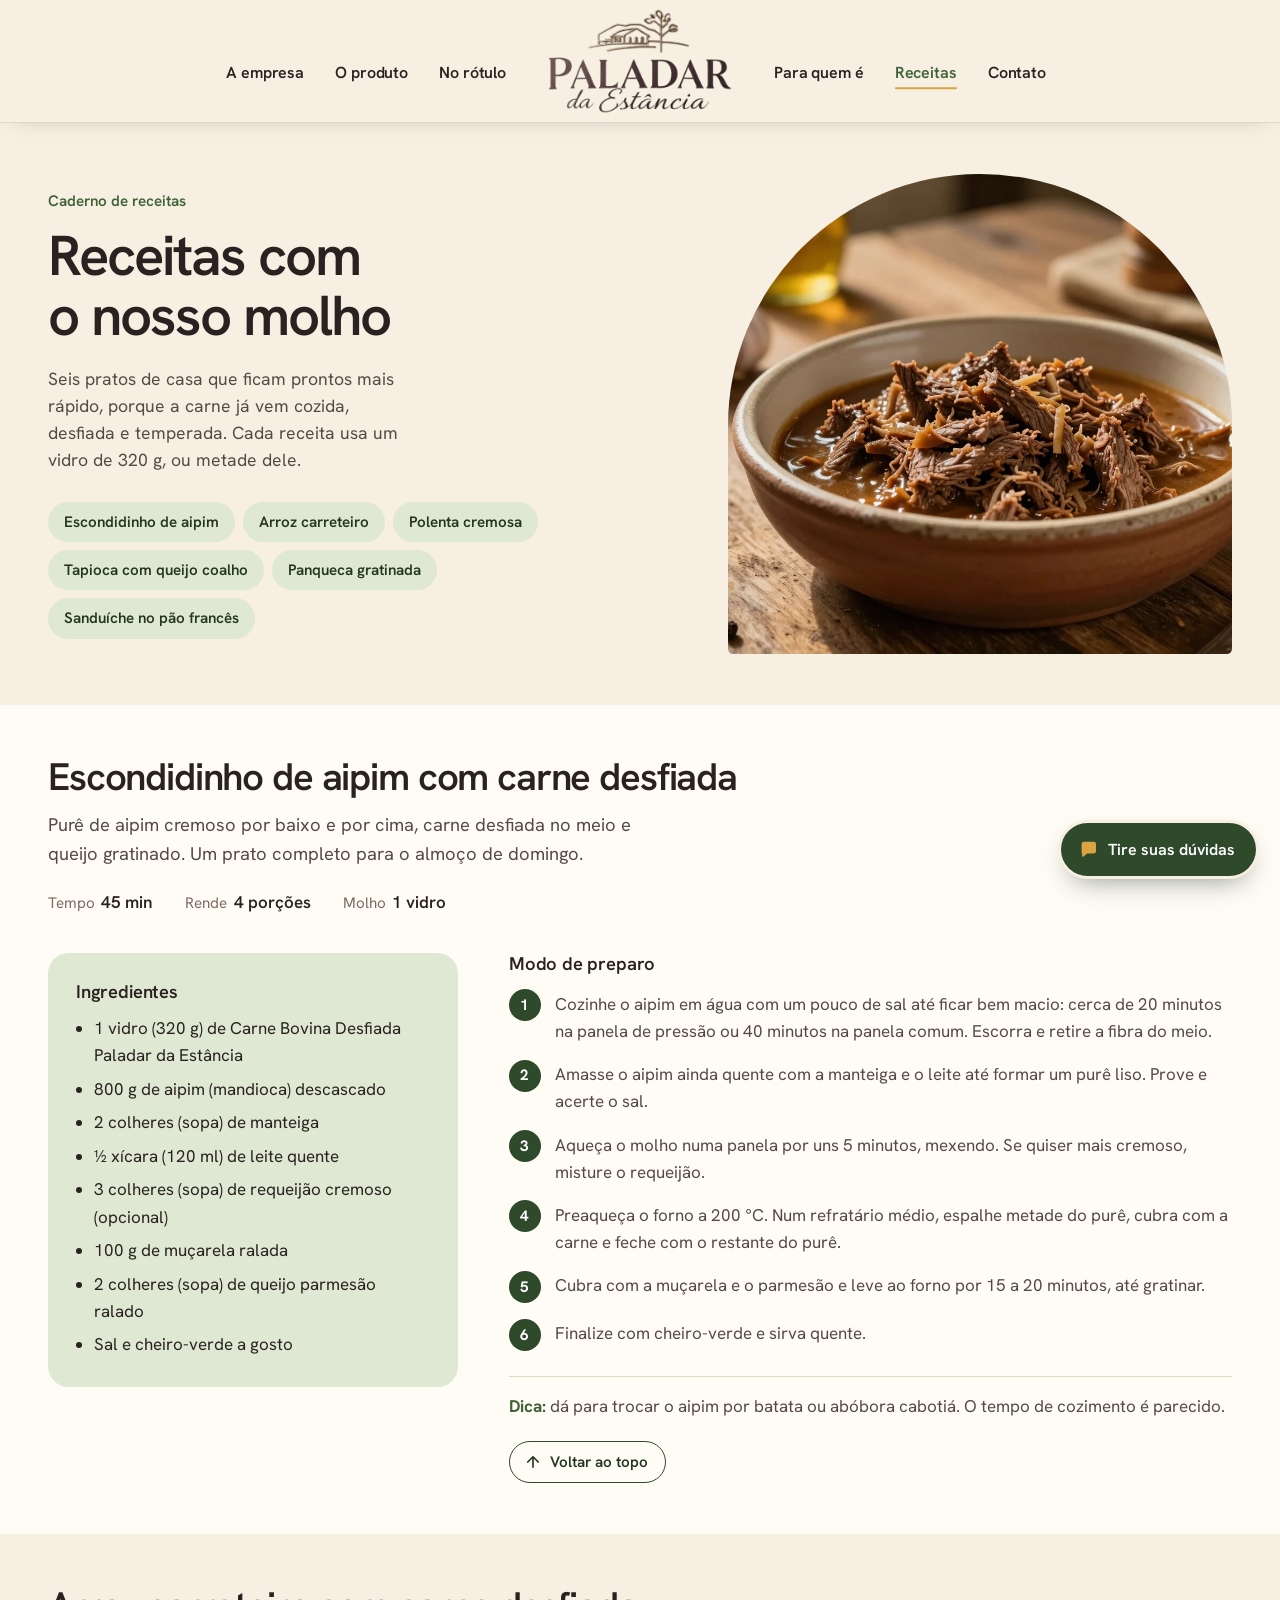
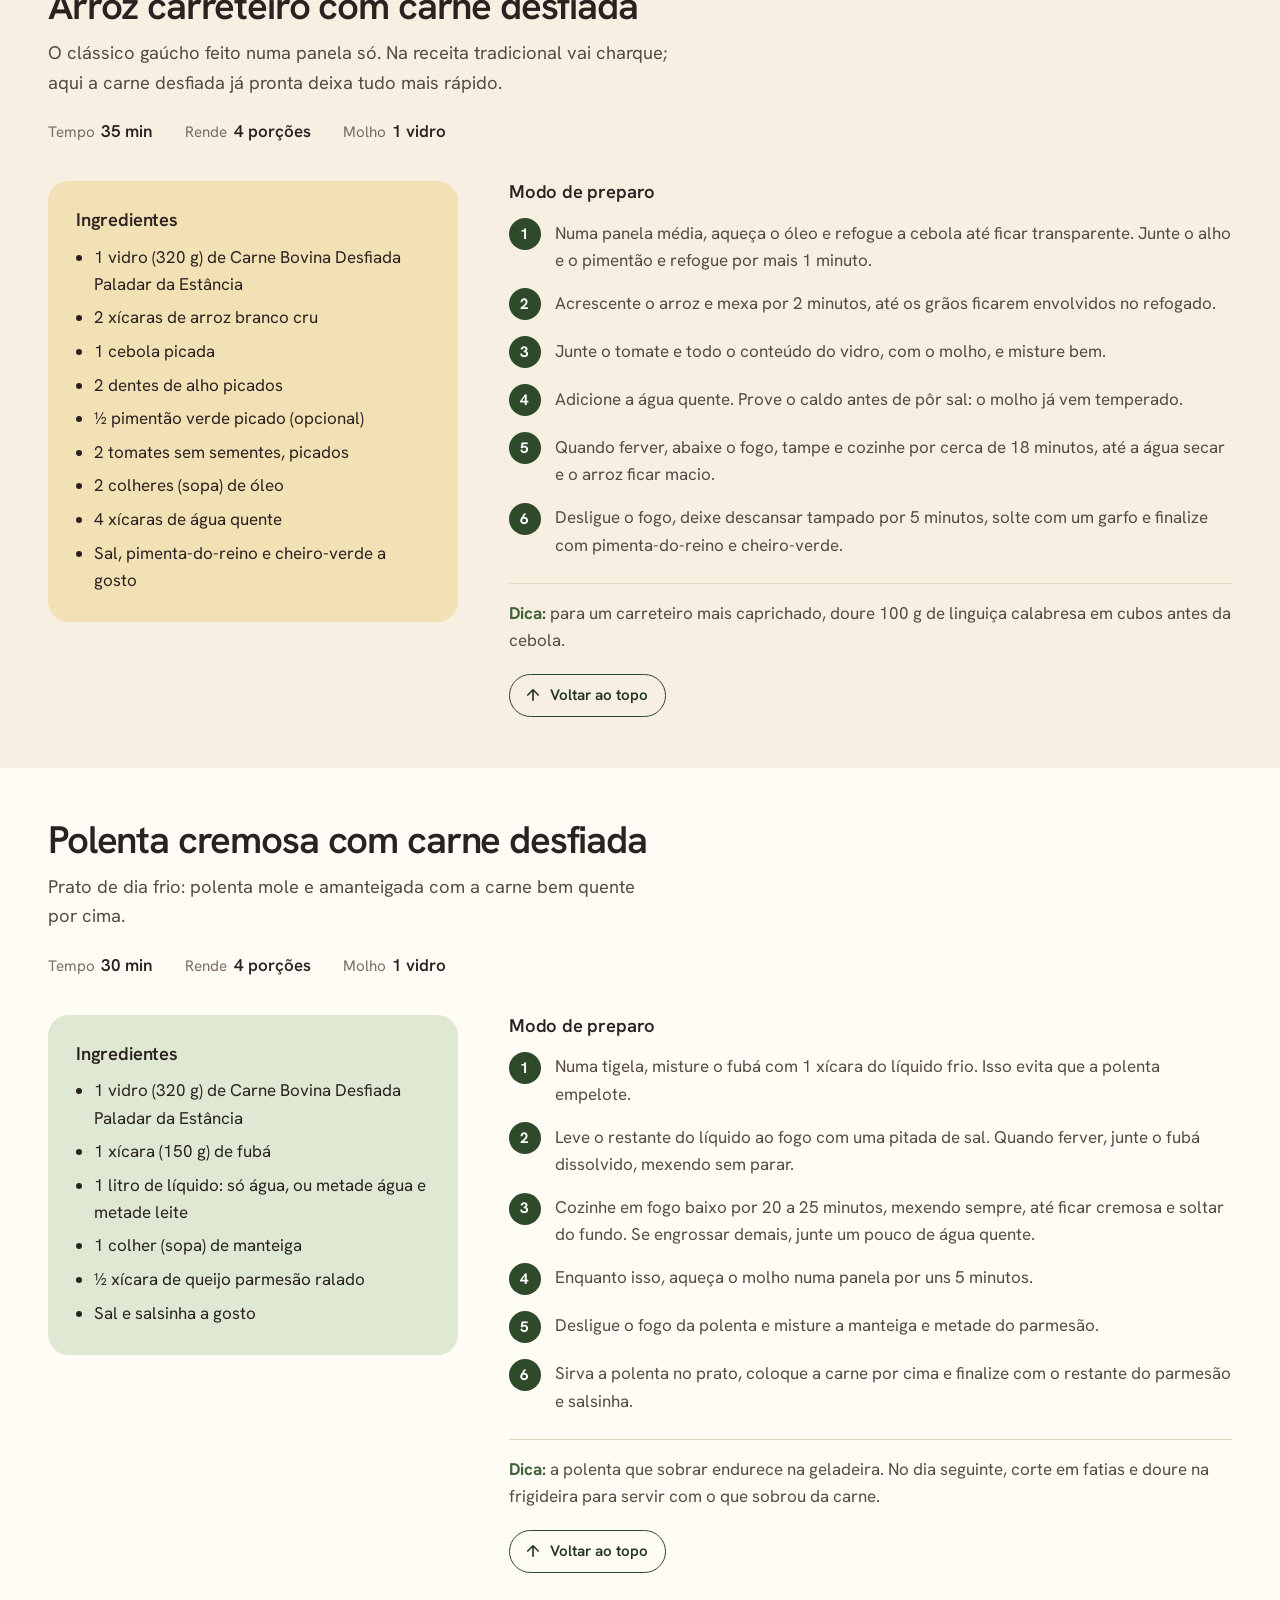
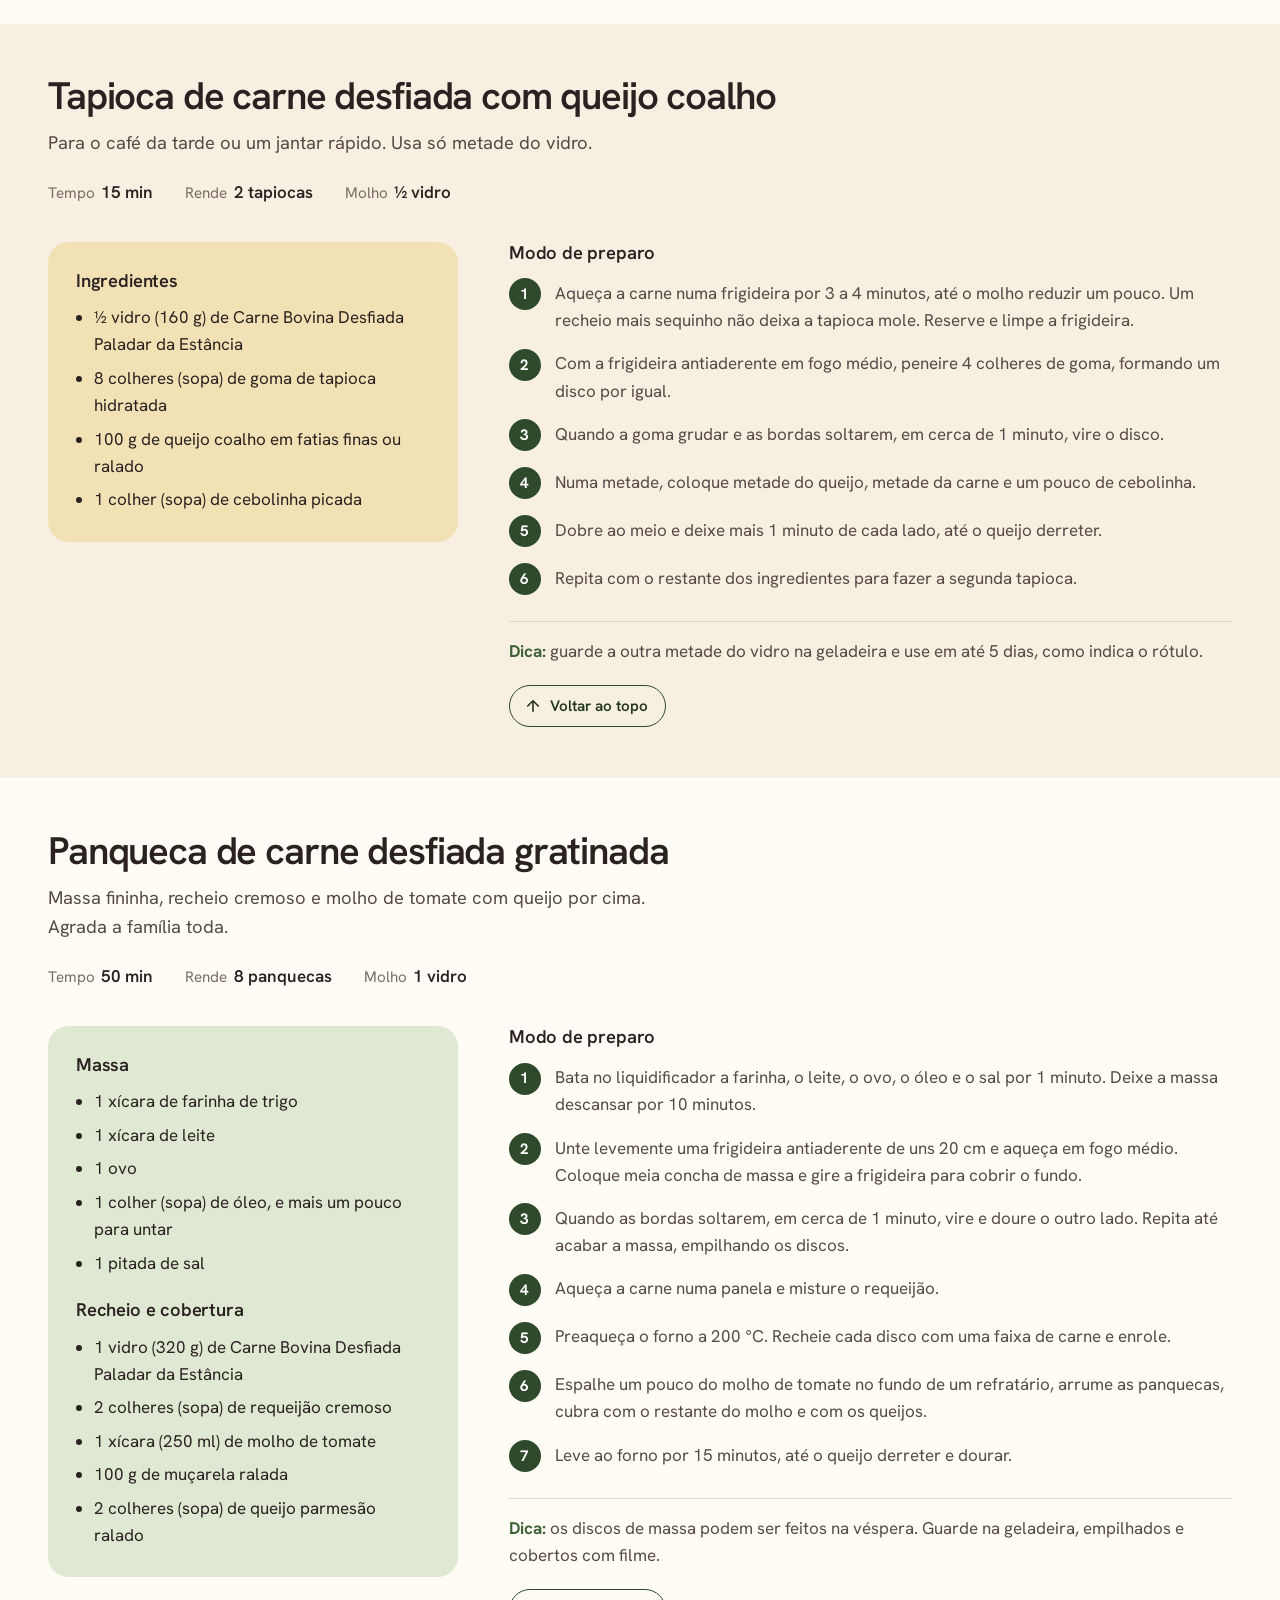
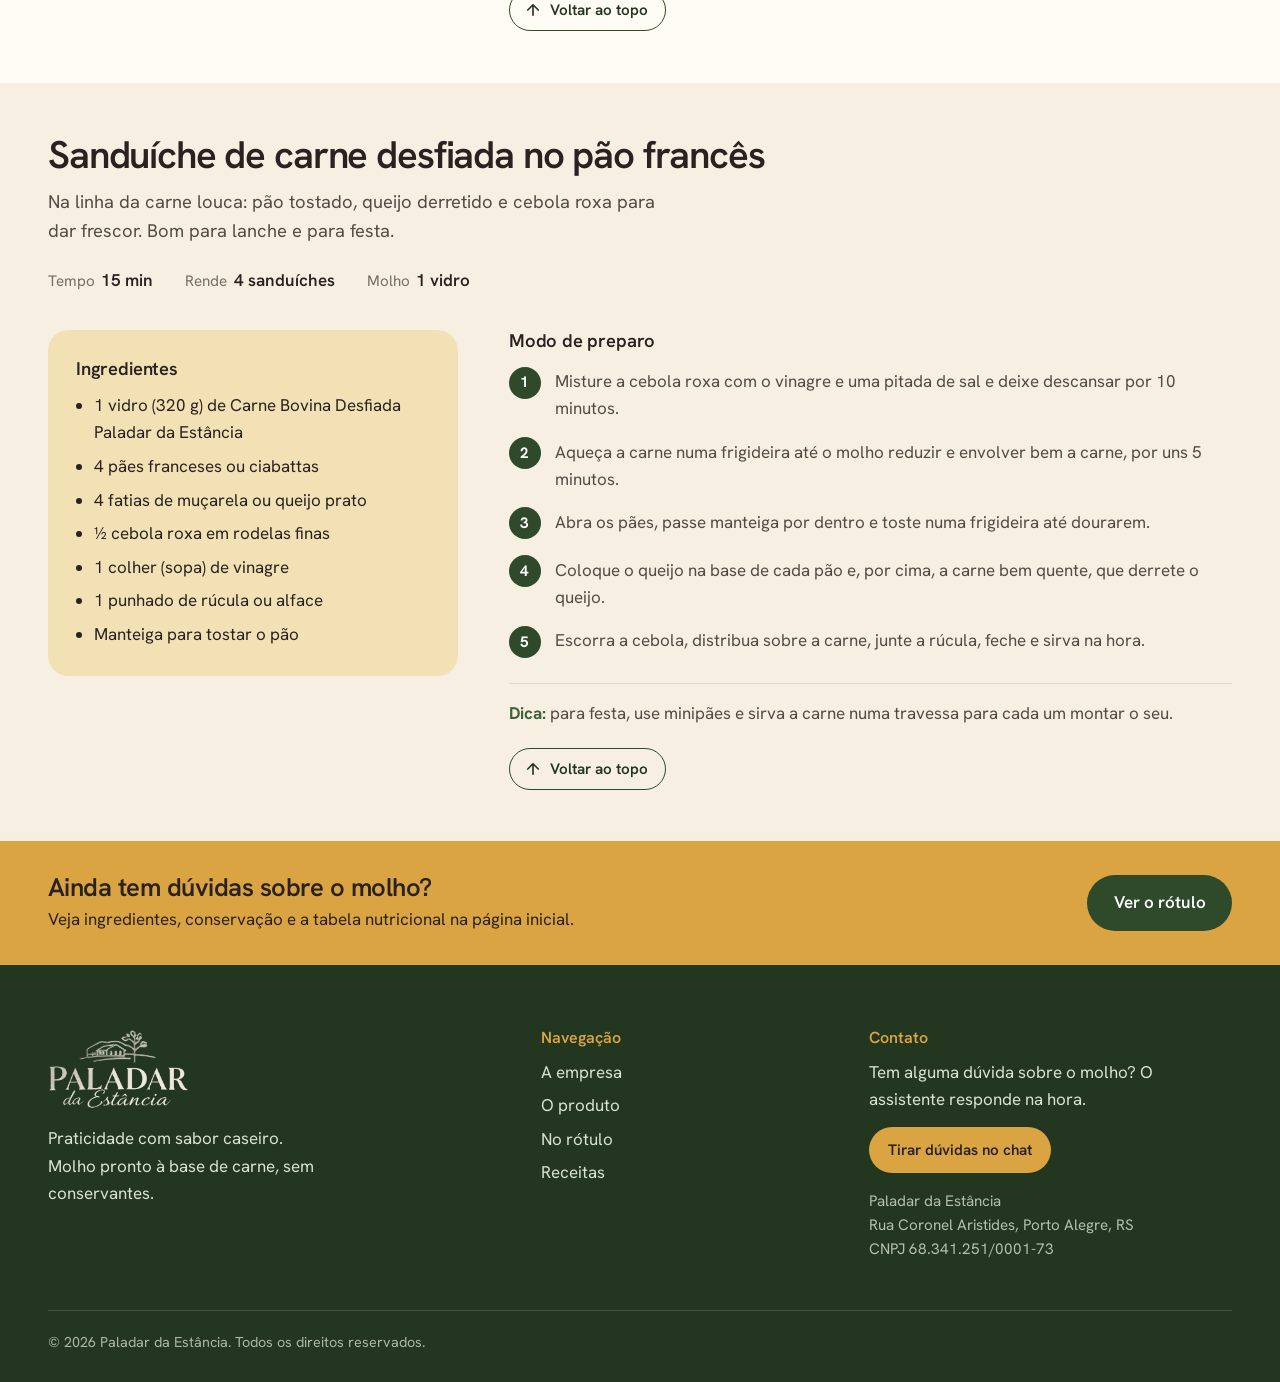
==== commit dce3fb08: "Botão Voltar ao topo no fim de cada receita Co-Authored-By: Claude Opus 5.5 <noreply@anthropic.com> " ====
--- a/receitas.html
+++ b/receitas.html
@@ -56,7 +56,7 @@
   </header>
 
   <main id="conteudo">
-    <section class="bloco receitas-abertura">
+    <section class="bloco receitas-abertura" id="inicio">
       <div class="miolo pagina__grade">
         <div>
           <p class="lema">Caderno de receitas</p>
@@ -113,6 +113,7 @@
               <li>Finalize com cheiro-verde e sirva quente.</li>
             </ol>
             <p class="receita__dica"><strong>Dica:</strong> dá para trocar o aipim por batata ou abóbora cabotiá. O tempo de cozimento é parecido.</p>
+            <a class="subir" href="#inicio"><svg viewBox="0 0 24 24" width="18" height="18" aria-hidden="true"><path d="M12 19V5M5 12l7-7 7 7" fill="none" stroke="currentColor" stroke-width="2.2" stroke-linecap="round" stroke-linejoin="round"/></svg>Voltar ao topo</a>
           </div>
         </div>
       </div>
@@ -155,6 +156,7 @@
               <li>Desligue o fogo, deixe descansar tampado por 5 minutos, solte com um garfo e finalize com pimenta-do-reino e cheiro-verde.</li>
             </ol>
             <p class="receita__dica"><strong>Dica:</strong> para um carreteiro mais caprichado, doure 100 g de linguiça calabresa em cubos antes da cebola.</p>
+            <a class="subir" href="#inicio"><svg viewBox="0 0 24 24" width="18" height="18" aria-hidden="true"><path d="M12 19V5M5 12l7-7 7 7" fill="none" stroke="currentColor" stroke-width="2.2" stroke-linecap="round" stroke-linejoin="round"/></svg>Voltar ao topo</a>
           </div>
         </div>
       </div>
@@ -194,6 +196,7 @@
               <li>Sirva a polenta no prato, coloque a carne por cima e finalize com o restante do parmesão e salsinha.</li>
             </ol>
             <p class="receita__dica"><strong>Dica:</strong> a polenta que sobrar endurece na geladeira. No dia seguinte, corte em fatias e doure na frigideira para servir com o que sobrou da carne.</p>
+            <a class="subir" href="#inicio"><svg viewBox="0 0 24 24" width="18" height="18" aria-hidden="true"><path d="M12 19V5M5 12l7-7 7 7" fill="none" stroke="currentColor" stroke-width="2.2" stroke-linecap="round" stroke-linejoin="round"/></svg>Voltar ao topo</a>
           </div>
         </div>
       </div>
@@ -231,6 +234,7 @@
               <li>Repita com o restante dos ingredientes para fazer a segunda tapioca.</li>
             </ol>
             <p class="receita__dica"><strong>Dica:</strong> guarde a outra metade do vidro na geladeira e use em até 5 dias, como indica o rótulo.</p>
+            <a class="subir" href="#inicio"><svg viewBox="0 0 24 24" width="18" height="18" aria-hidden="true"><path d="M12 19V5M5 12l7-7 7 7" fill="none" stroke="currentColor" stroke-width="2.2" stroke-linecap="round" stroke-linejoin="round"/></svg>Voltar ao topo</a>
           </div>
         </div>
       </div>
@@ -278,6 +282,7 @@
               <li>Leve ao forno por 15 minutos, até o queijo derreter e dourar.</li>
             </ol>
             <p class="receita__dica"><strong>Dica:</strong> os discos de massa podem ser feitos na véspera. Guarde na geladeira, empilhados e cobertos com filme.</p>
+            <a class="subir" href="#inicio"><svg viewBox="0 0 24 24" width="18" height="18" aria-hidden="true"><path d="M12 19V5M5 12l7-7 7 7" fill="none" stroke="currentColor" stroke-width="2.2" stroke-linecap="round" stroke-linejoin="round"/></svg>Voltar ao topo</a>
           </div>
         </div>
       </div>
@@ -317,6 +322,7 @@
               <li>Escorra a cebola, distribua sobre a carne, junte a rúcula, feche e sirva na hora.</li>
             </ol>
             <p class="receita__dica"><strong>Dica:</strong> para festa, use minipães e sirva a carne numa travessa para cada um montar o seu.</p>
+            <a class="subir" href="#inicio"><svg viewBox="0 0 24 24" width="18" height="18" aria-hidden="true"><path d="M12 19V5M5 12l7-7 7 7" fill="none" stroke="currentColor" stroke-width="2.2" stroke-linecap="round" stroke-linejoin="round"/></svg>Voltar ao topo</a>
           </div>
         </div>
       </div>
--- a/css/style.css
+++ b/css/style.css
@@ -312,6 +312,12 @@
 }
 .receita__dica { margin-top: 1.5rem; padding-top: 1rem; border-top: 1px solid var(--linha); max-width: none; }
 .receita__dica strong { color: var(--verde-medio); }
+.subir {
+  display: inline-flex; align-items: center; gap: .45rem; margin-top: 1.25rem;
+  font-weight: 600; font-size: .95rem; color: var(--verde-escuro); text-decoration: none;
+  border: 1.5px solid var(--verde); border-radius: 999px; padding: .5rem 1.1rem .5rem .9rem;
+}
+.subir:hover { background: var(--verde); color: #fff; }
 @media (max-width: 54rem) {
   .receita__corpo { grid-template-columns: 1fr; }
 }
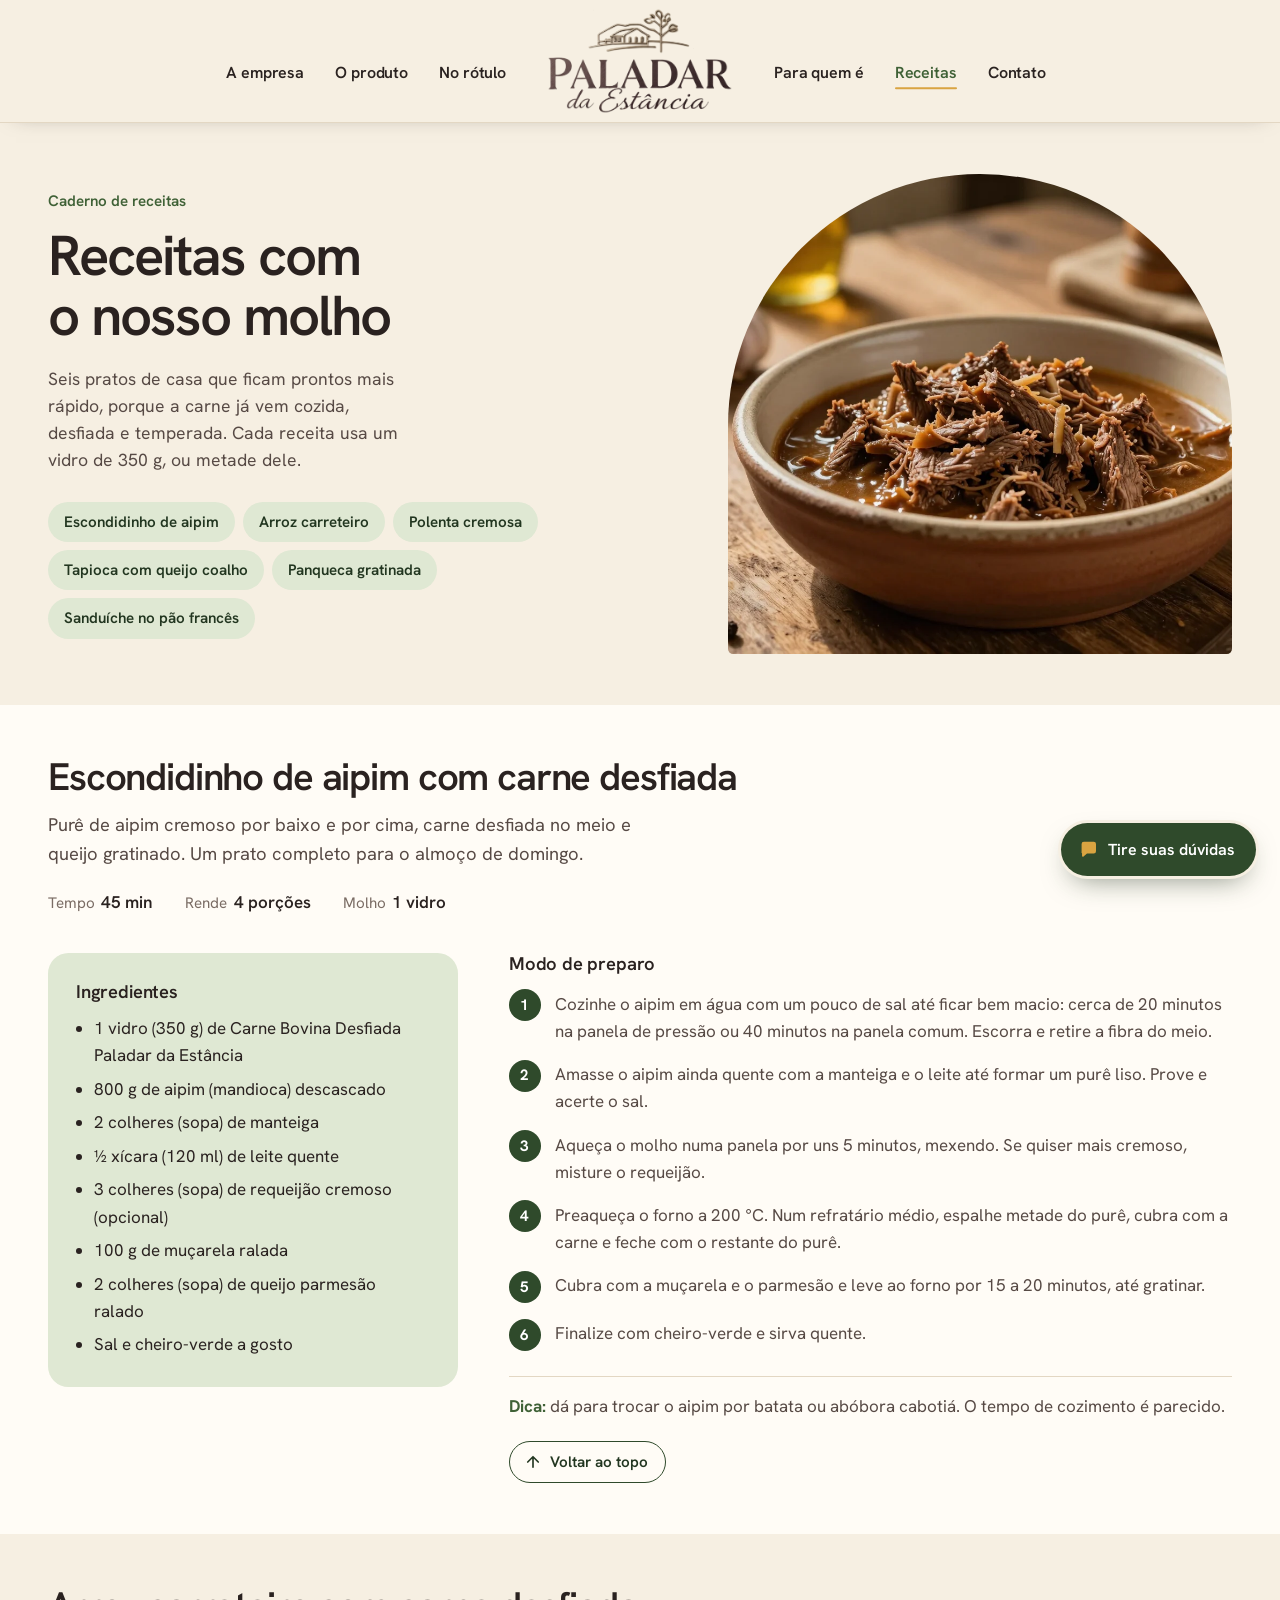
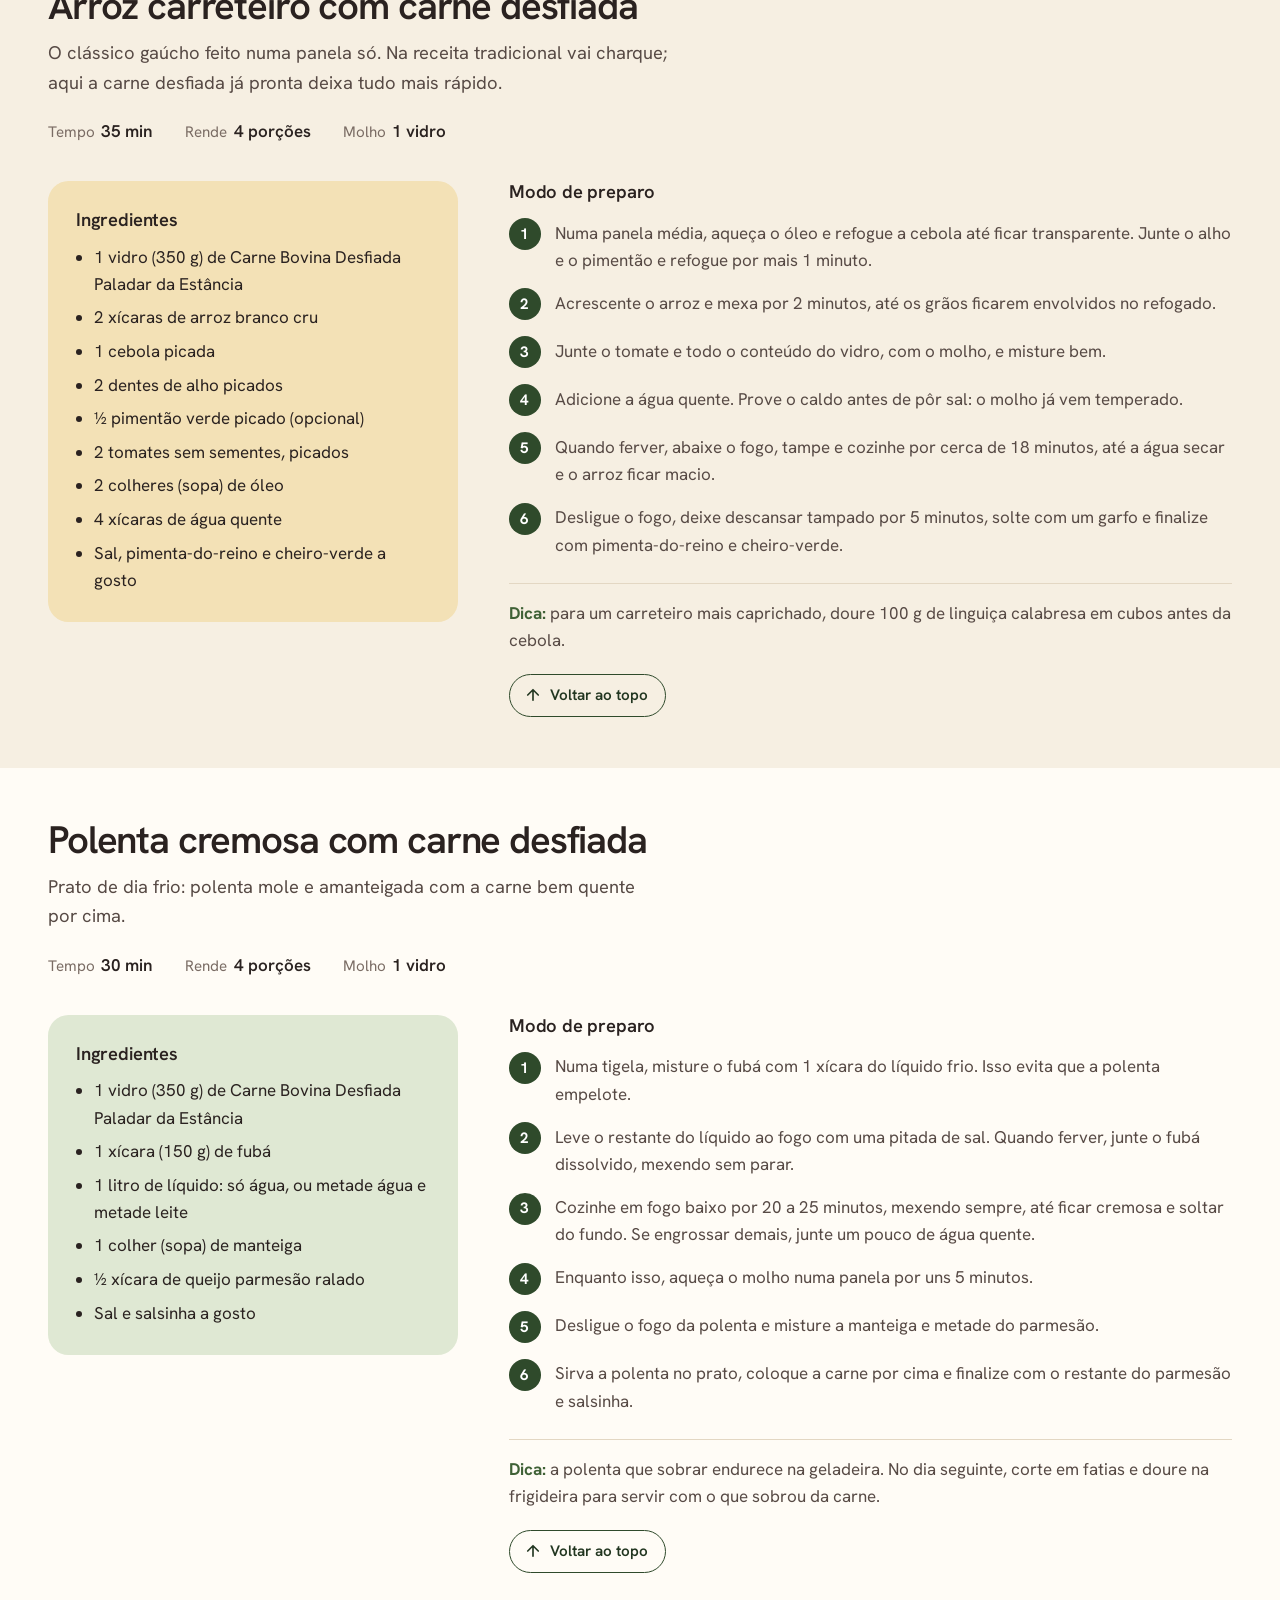
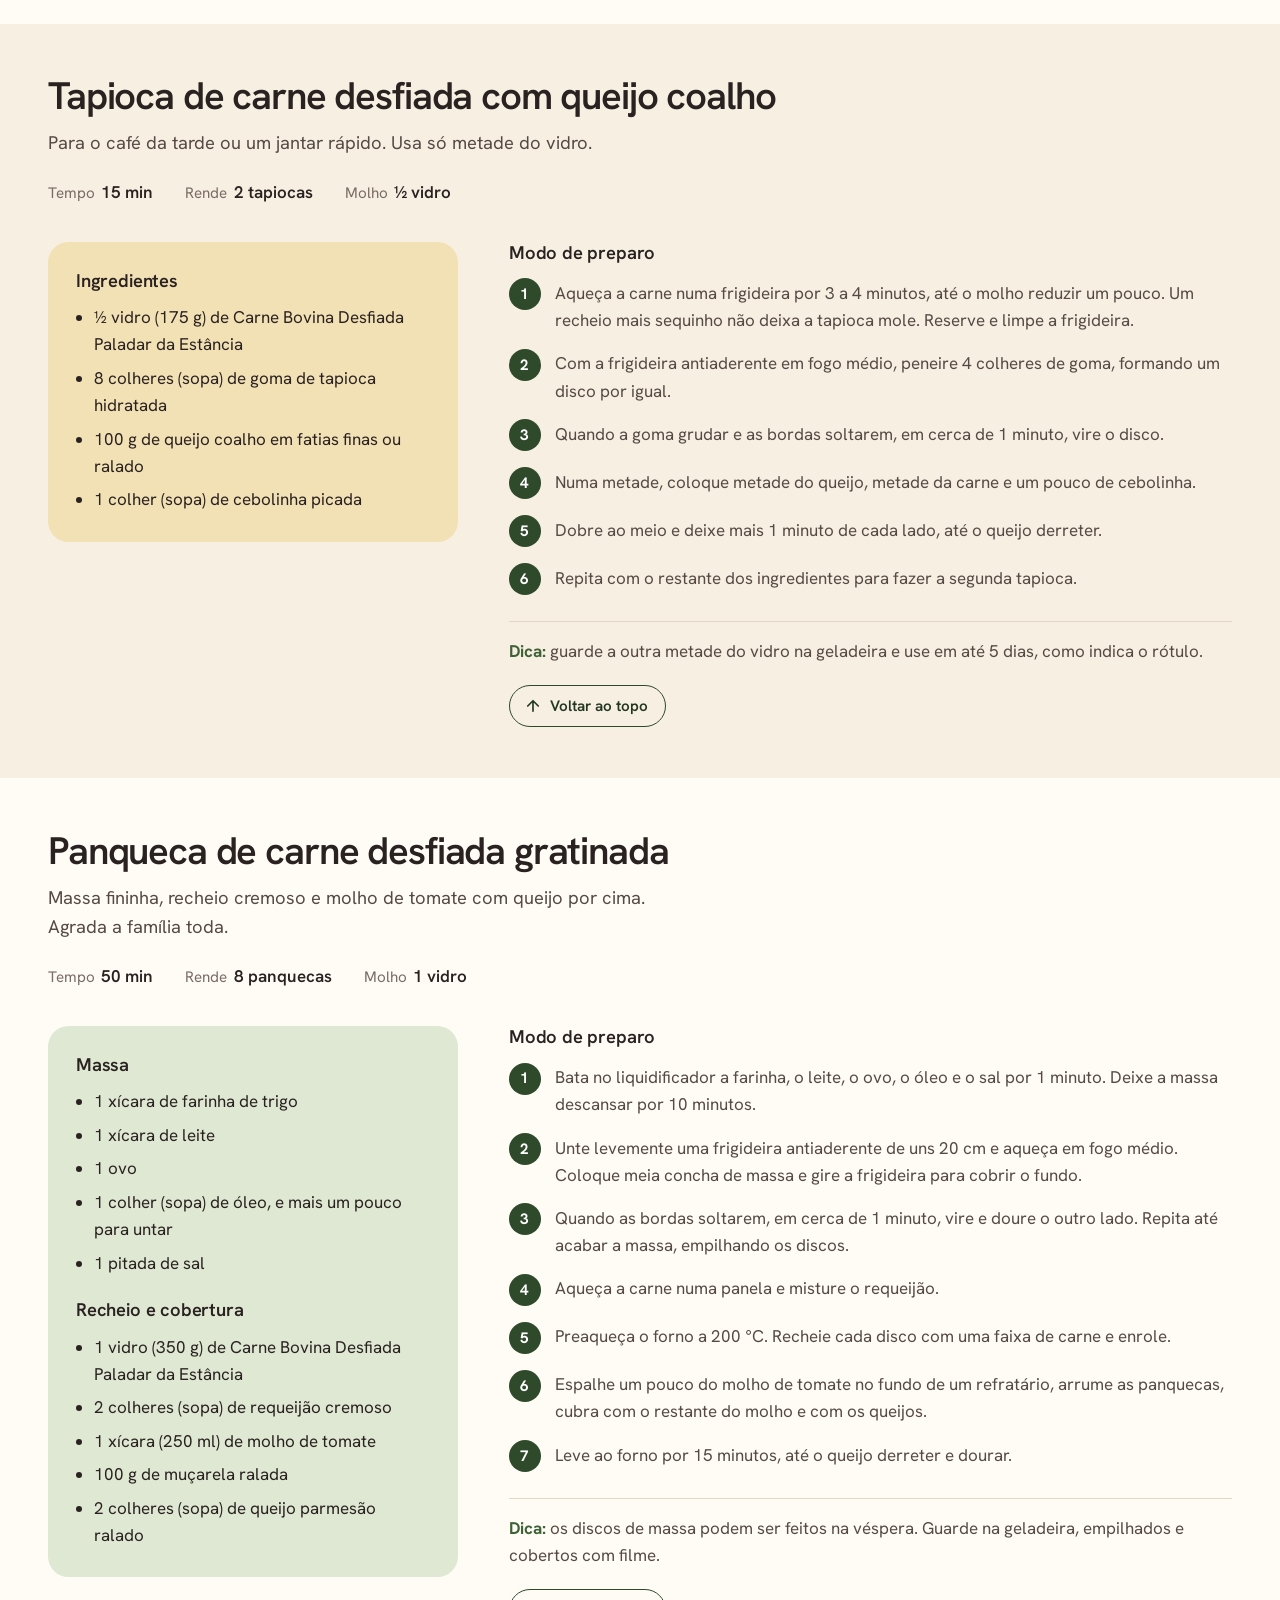
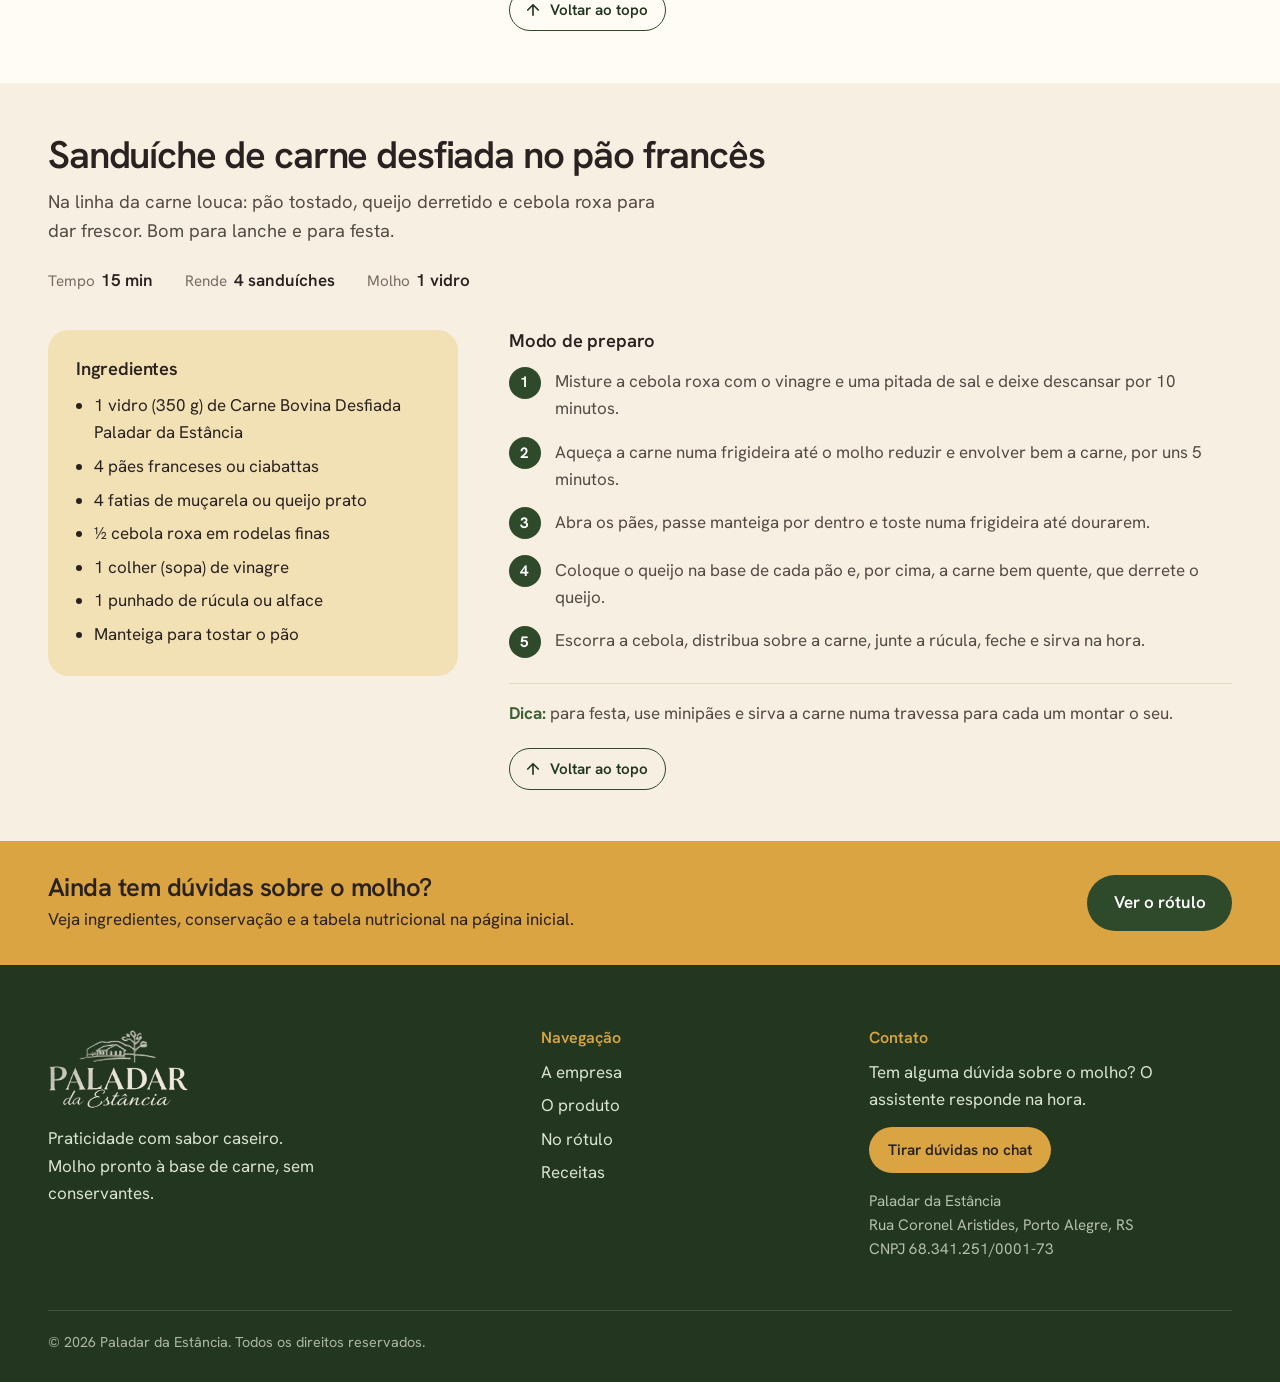
==== commit c9d83aeb: "Peso do vidro corrigido para 350 g (textos, tabela nutricional, receitas, chat e imagens do rótulo) " ====
--- a/receitas.html
+++ b/receitas.html
@@ -61,7 +61,7 @@
         <div>
           <p class="lema">Caderno de receitas</p>
           <h1>Receitas com o nosso molho</h1>
-          <p class="pagina__intro">Seis pratos de casa que ficam prontos mais rápido, porque a carne já vem cozida, desfiada e temperada. Cada receita usa um vidro de 320 g, ou metade dele.</p>
+          <p class="pagina__intro">Seis pratos de casa que ficam prontos mais rápido, porque a carne já vem cozida, desfiada e temperada. Cada receita usa um vidro de 350 g, ou metade dele.</p>
           <nav class="indice" aria-label="Receitas desta página">
             <a href="#escondidinho">Escondidinho de aipim</a>
             <a href="#carreteiro">Arroz carreteiro</a>
@@ -92,7 +92,7 @@
           <div class="receita__ingredientes">
             <h3>Ingredientes</h3>
             <ul>
-              <li>1 vidro (320 g) de Carne Bovina Desfiada Paladar da Estância</li>
+              <li>1 vidro (350 g) de Carne Bovina Desfiada Paladar da Estância</li>
               <li>800 g de aipim (mandioca) descascado</li>
               <li>2 colheres (sopa) de manteiga</li>
               <li>½ xícara (120 ml) de leite quente</li>
@@ -134,7 +134,7 @@
           <div class="receita__ingredientes">
             <h3>Ingredientes</h3>
             <ul>
-              <li>1 vidro (320 g) de Carne Bovina Desfiada Paladar da Estância</li>
+              <li>1 vidro (350 g) de Carne Bovina Desfiada Paladar da Estância</li>
               <li>2 xícaras de arroz branco cru</li>
               <li>1 cebola picada</li>
               <li>2 dentes de alho picados</li>
@@ -177,7 +177,7 @@
           <div class="receita__ingredientes">
             <h3>Ingredientes</h3>
             <ul>
-              <li>1 vidro (320 g) de Carne Bovina Desfiada Paladar da Estância</li>
+              <li>1 vidro (350 g) de Carne Bovina Desfiada Paladar da Estância</li>
               <li>1 xícara (150 g) de fubá</li>
               <li>1 litro de líquido: só água, ou metade água e metade leite</li>
               <li>1 colher (sopa) de manteiga</li>
@@ -217,7 +217,7 @@
           <div class="receita__ingredientes">
             <h3>Ingredientes</h3>
             <ul>
-              <li>½ vidro (160 g) de Carne Bovina Desfiada Paladar da Estância</li>
+              <li>½ vidro (175 g) de Carne Bovina Desfiada Paladar da Estância</li>
               <li>8 colheres (sopa) de goma de tapioca hidratada</li>
               <li>100 g de queijo coalho em fatias finas ou ralado</li>
               <li>1 colher (sopa) de cebolinha picada</li>
@@ -263,7 +263,7 @@
             </ul>
             <h3>Recheio e cobertura</h3>
             <ul>
-              <li>1 vidro (320 g) de Carne Bovina Desfiada Paladar da Estância</li>
+              <li>1 vidro (350 g) de Carne Bovina Desfiada Paladar da Estância</li>
               <li>2 colheres (sopa) de requeijão cremoso</li>
               <li>1 xícara (250 ml) de molho de tomate</li>
               <li>100 g de muçarela ralada</li>
@@ -303,7 +303,7 @@
           <div class="receita__ingredientes">
             <h3>Ingredientes</h3>
             <ul>
-              <li>1 vidro (320 g) de Carne Bovina Desfiada Paladar da Estância</li>
+              <li>1 vidro (350 g) de Carne Bovina Desfiada Paladar da Estância</li>
               <li>4 pães franceses ou ciabattas</li>
               <li>4 fatias de muçarela ou queijo prato</li>
               <li>½ cebola roxa em rodelas finas</li>
--- a/css/style.css
+++ b/css/style.css
@@ -153,11 +153,23 @@
 .abertura { padding-block: clamp(1.25rem, 3vw, 2.5rem) clamp(2rem, 3.5vw, 3rem); }
 .abertura__grade { display: grid; grid-template-columns: minmax(0, 1fr) minmax(0, 1.1fr); gap: clamp(2rem, 4.5vw, 4rem); align-items: center; }
 .abertura__apoio { font-size: clamp(1.1rem, 1.35vw, 1.3rem); line-height: 1.55; margin-top: 1.25rem; max-width: 32ch; }
-.abertura__foto { border-radius: var(--raio); overflow: hidden; aspect-ratio: 5 / 4; background: var(--linha); }
-.abertura__foto img { width: 100%; height: 100%; object-fit: cover; }
+.abertura__foto {
+  position: relative; display: block; width: 100%; padding: 0; border: 0; font: inherit; cursor: pointer;
+  border-radius: var(--raio); overflow: hidden; aspect-ratio: 5 / 4; background: var(--linha);
+}
+.abertura__foto img { position: absolute; inset: 0; width: 100%; height: 100%; object-fit: cover; opacity: 0; transition: opacity .5s ease; }
+.abertura__foto img.ativa { opacity: 1; }
+.abertura__troca {
+  position: absolute; right: .75rem; top: .75rem; z-index: 1;
+  background: rgba(34, 54, 32, .88); color: #fff; font-size: .85rem; font-weight: 600;
+  border-radius: 999px; padding: .4rem .85rem; pointer-events: none;
+}
+.abertura__foto:hover .abertura__troca { background: var(--verde-escuro); }
+.abertura__foto:focus-visible { outline: 3px solid var(--mostarda); outline-offset: 3px; }
+@media (prefers-reduced-motion: reduce) { .abertura__foto img { transition: none; } }
 
 @media (prefers-reduced-motion: no-preference) {
-  .abertura__foto img { animation: chegar 1.6s cubic-bezier(.2, .7, .2, 1) both; }
+  .abertura__foto img:first-child { animation: chegar 1.6s cubic-bezier(.2, .7, .2, 1) both; }
   @keyframes chegar { from { transform: scale(1.06); opacity: .5; } }
 }
 
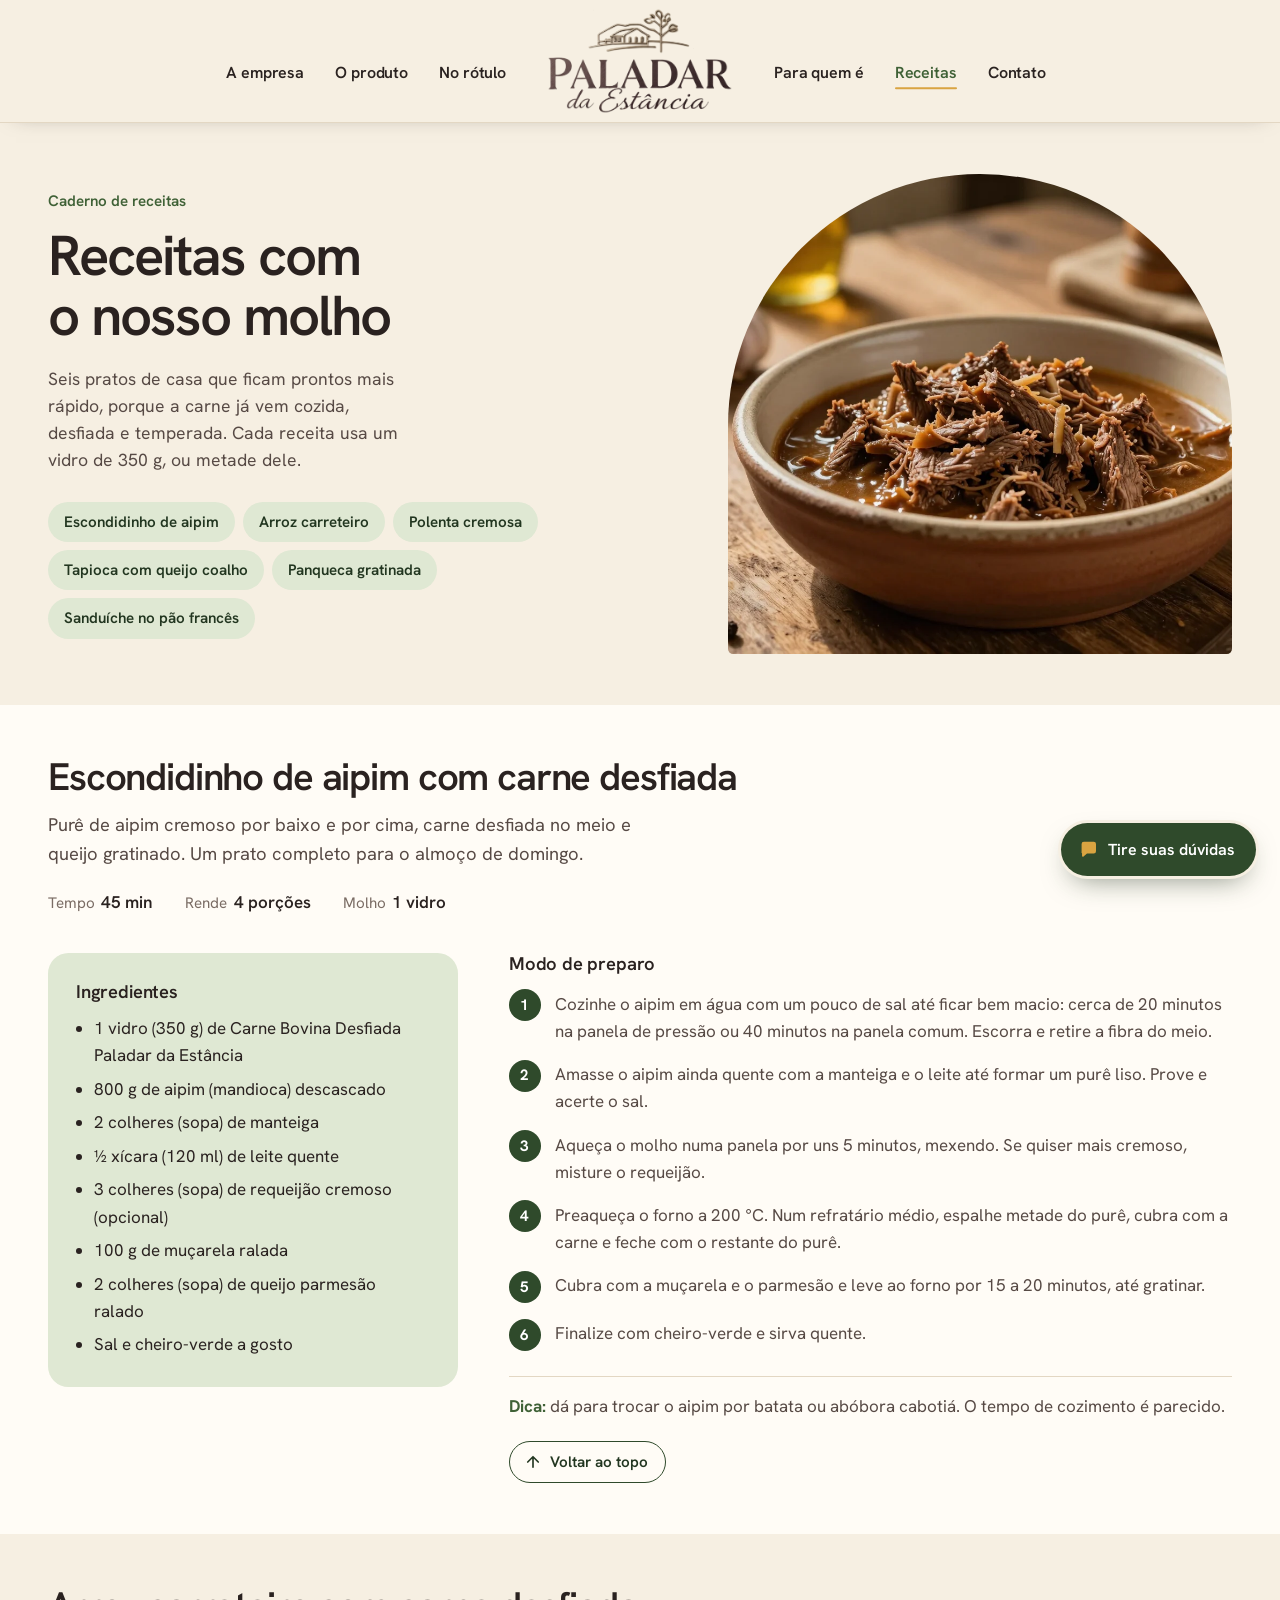
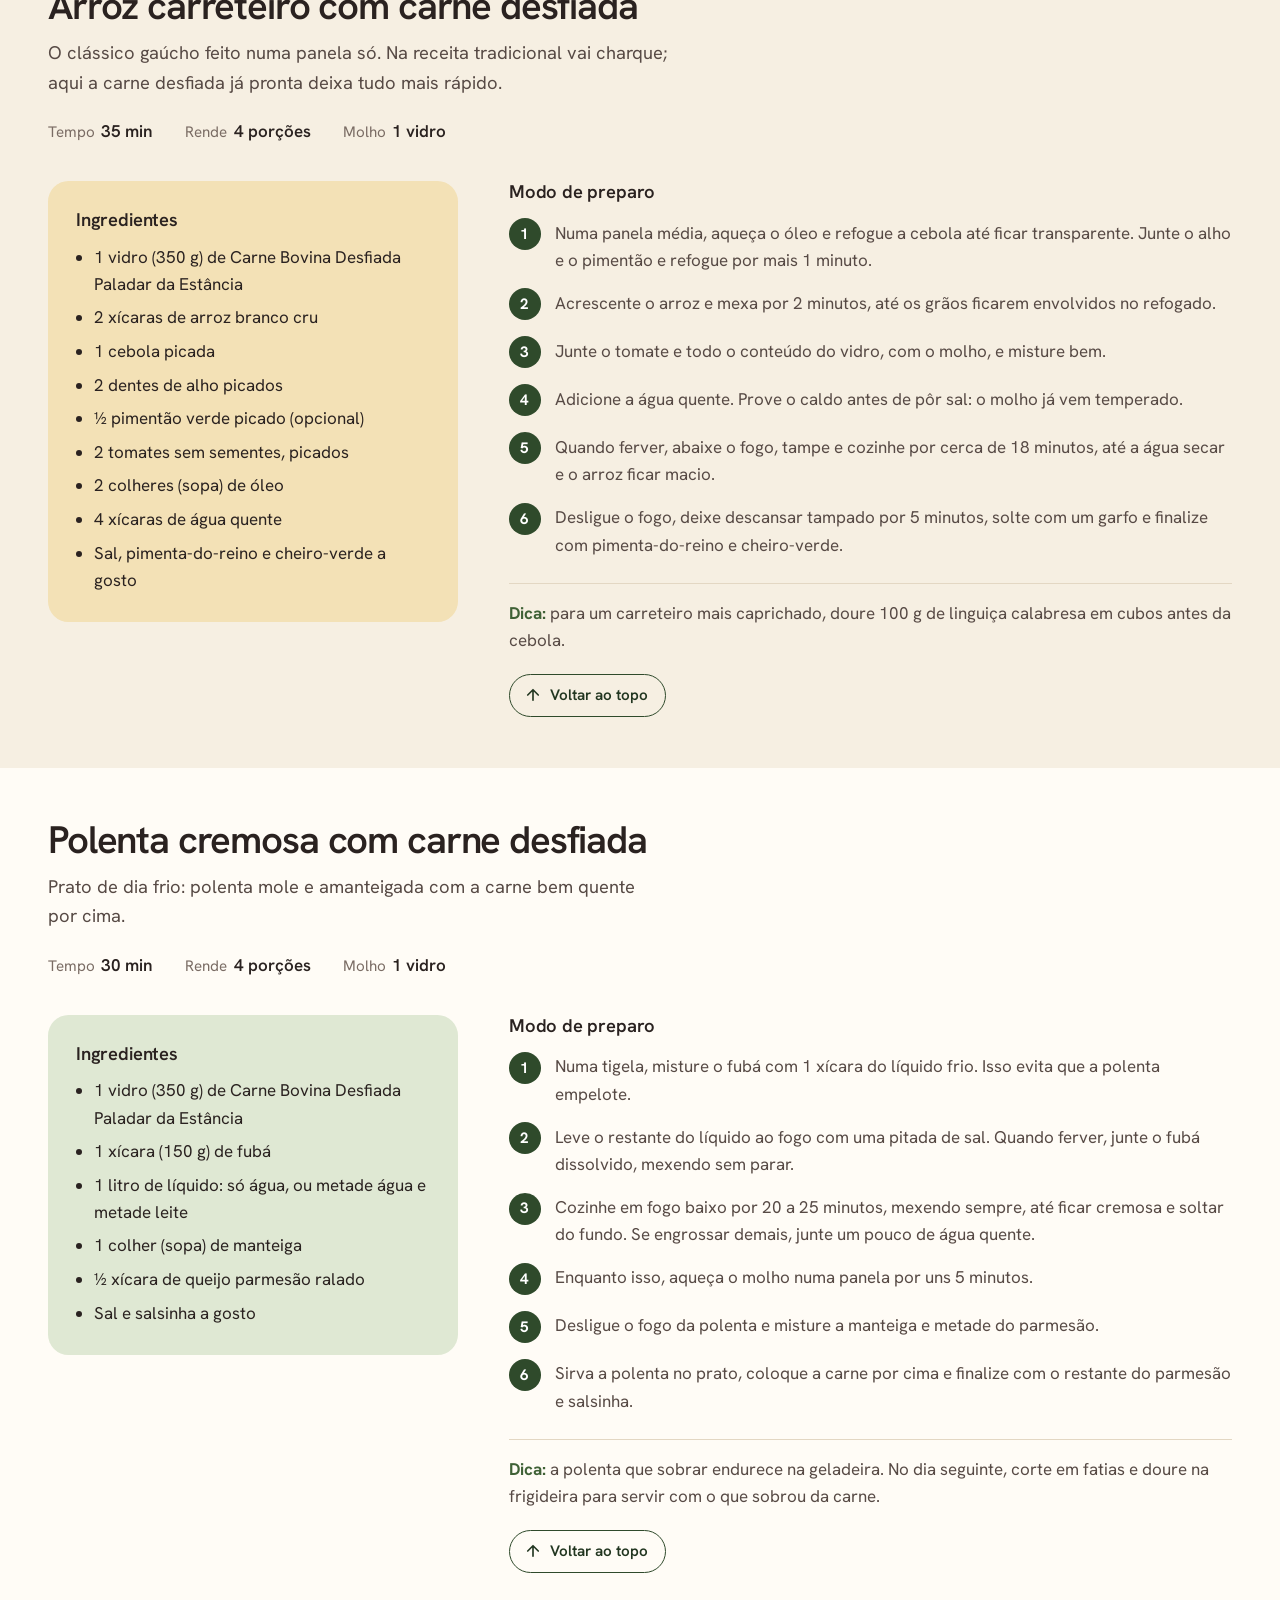
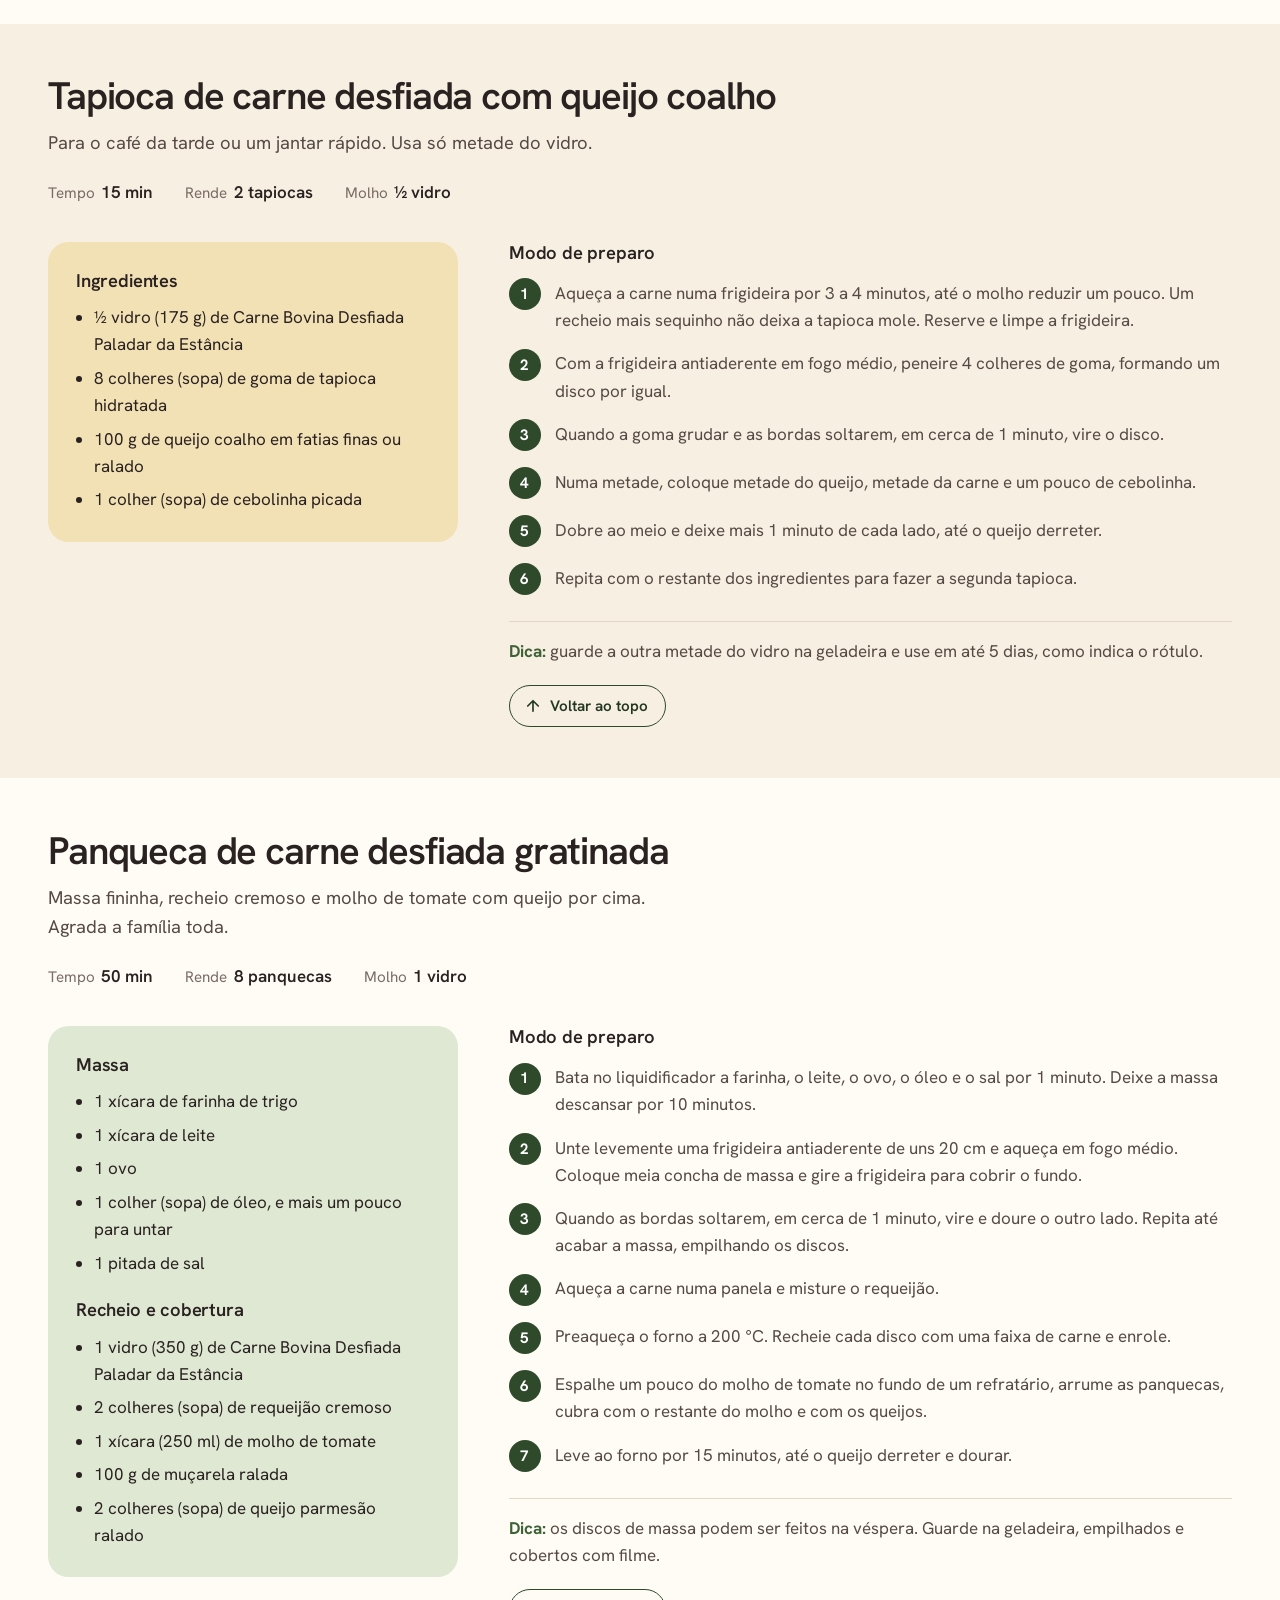
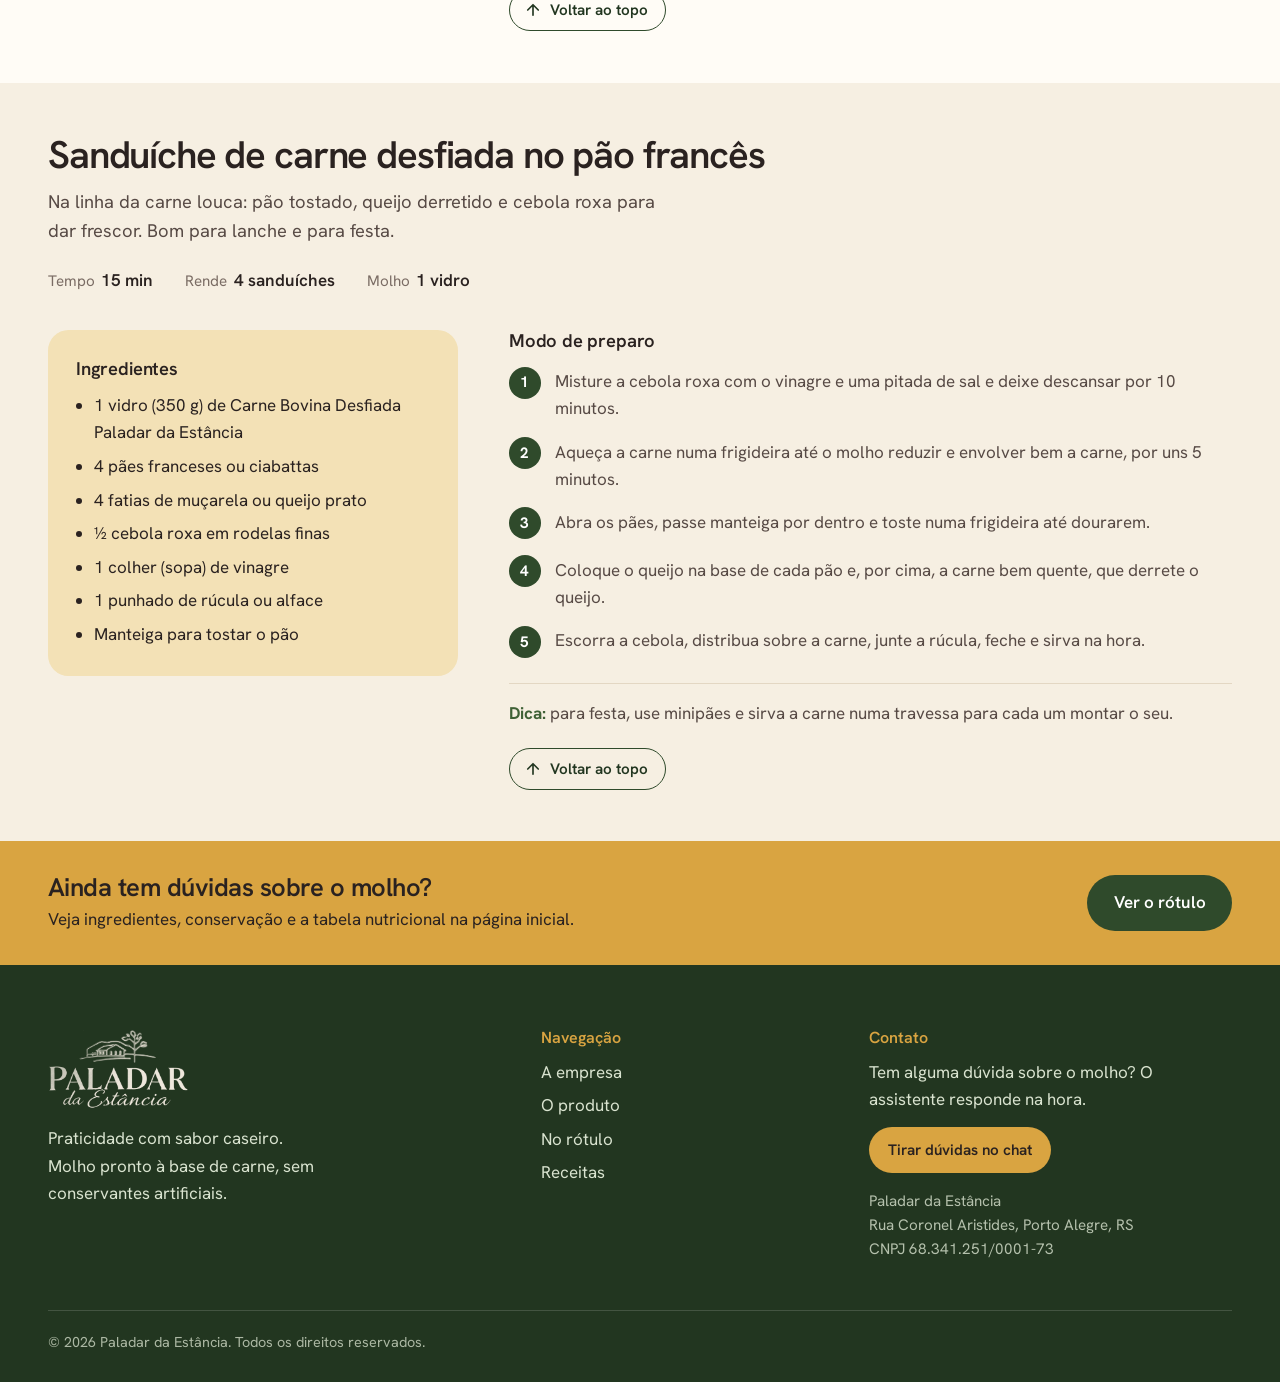
==== commit 6b619cce: "Textos alinhados ao rótulo: sem conservantes artificiais e selos do rótulo na faixa verde Co-Authore" ====
--- a/receitas.html
+++ b/receitas.html
@@ -347,7 +347,7 @@
             <source srcset="assets/logo-claro.webp" type="image/webp">
             <img src="assets/logo-claro.png" alt="Paladar da Estância" width="900" height="513">
           </picture>
-          <p>Praticidade com sabor caseiro. Molho pronto à base de carne, sem conservantes.</p>
+          <p>Praticidade com sabor caseiro. Molho pronto à base de carne, sem conservantes artificiais.</p>
         </div>
         <div>
           <h2>Navegação</h2>
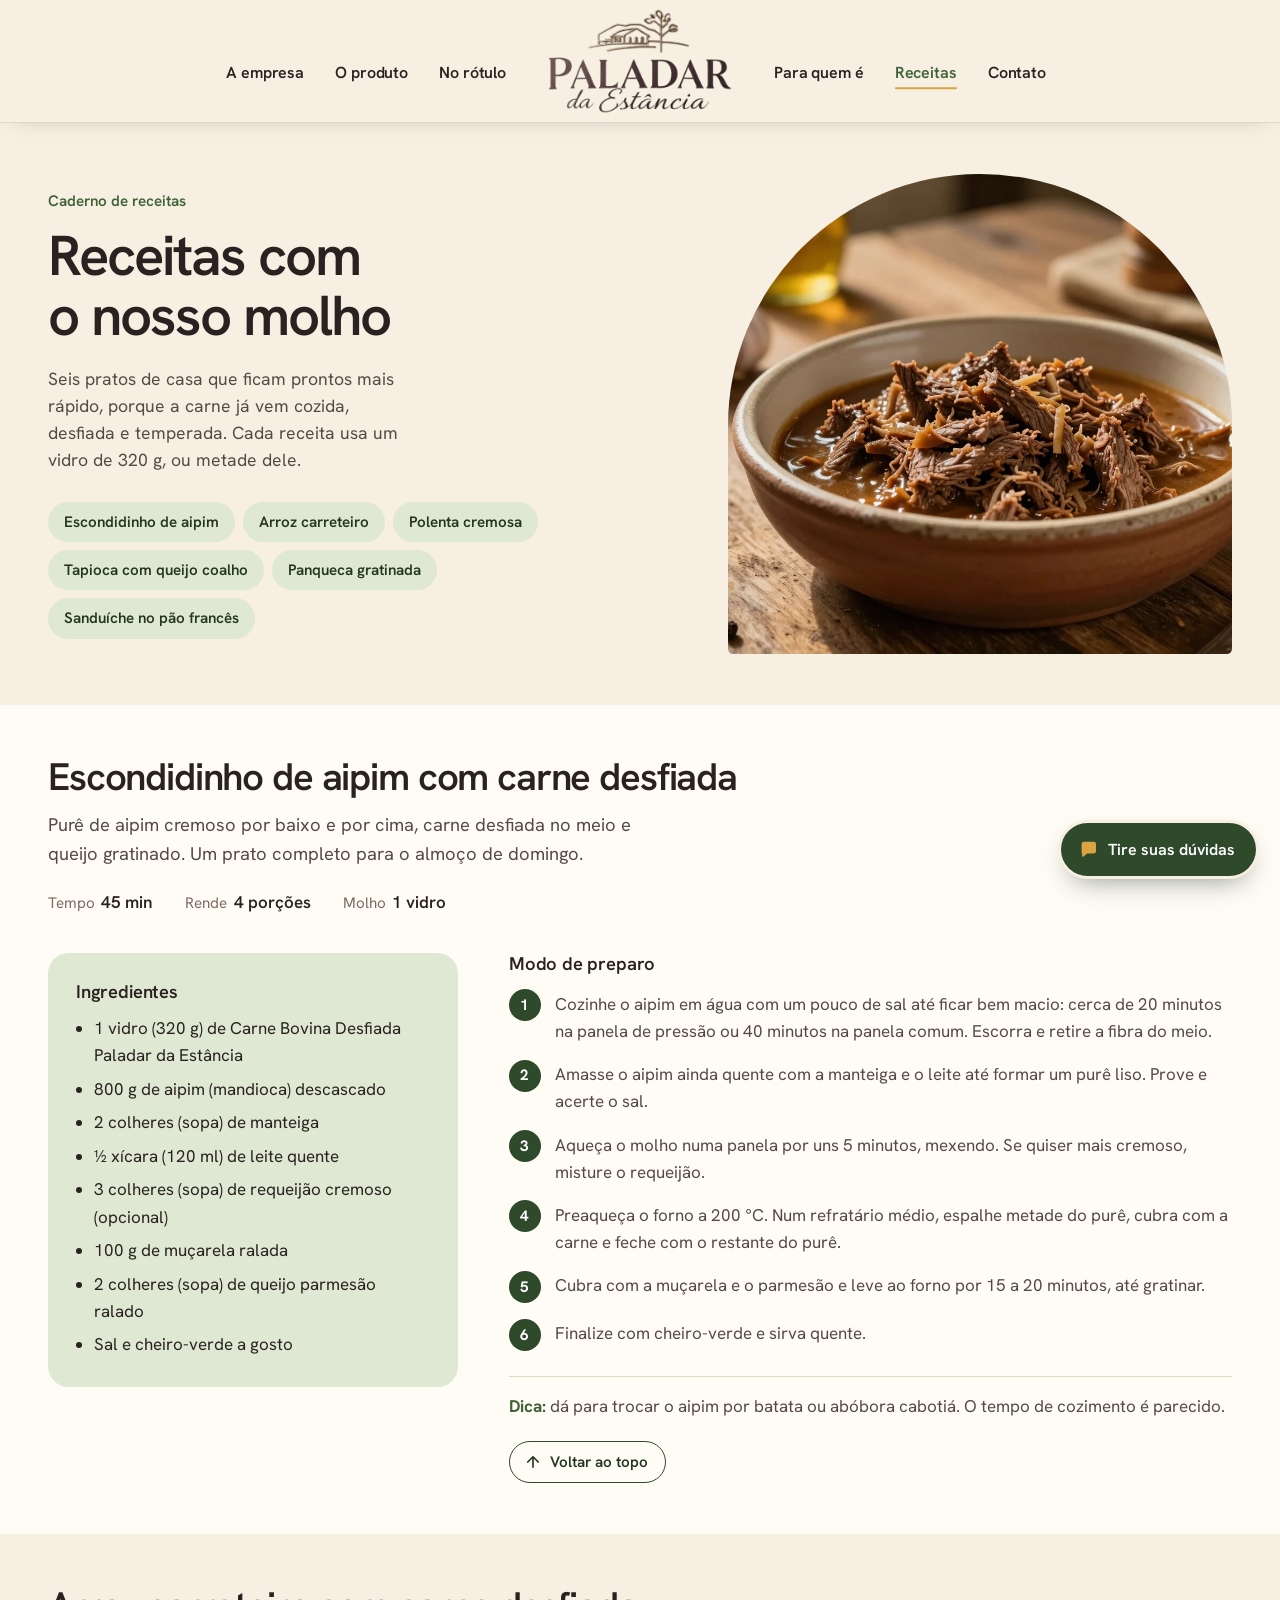
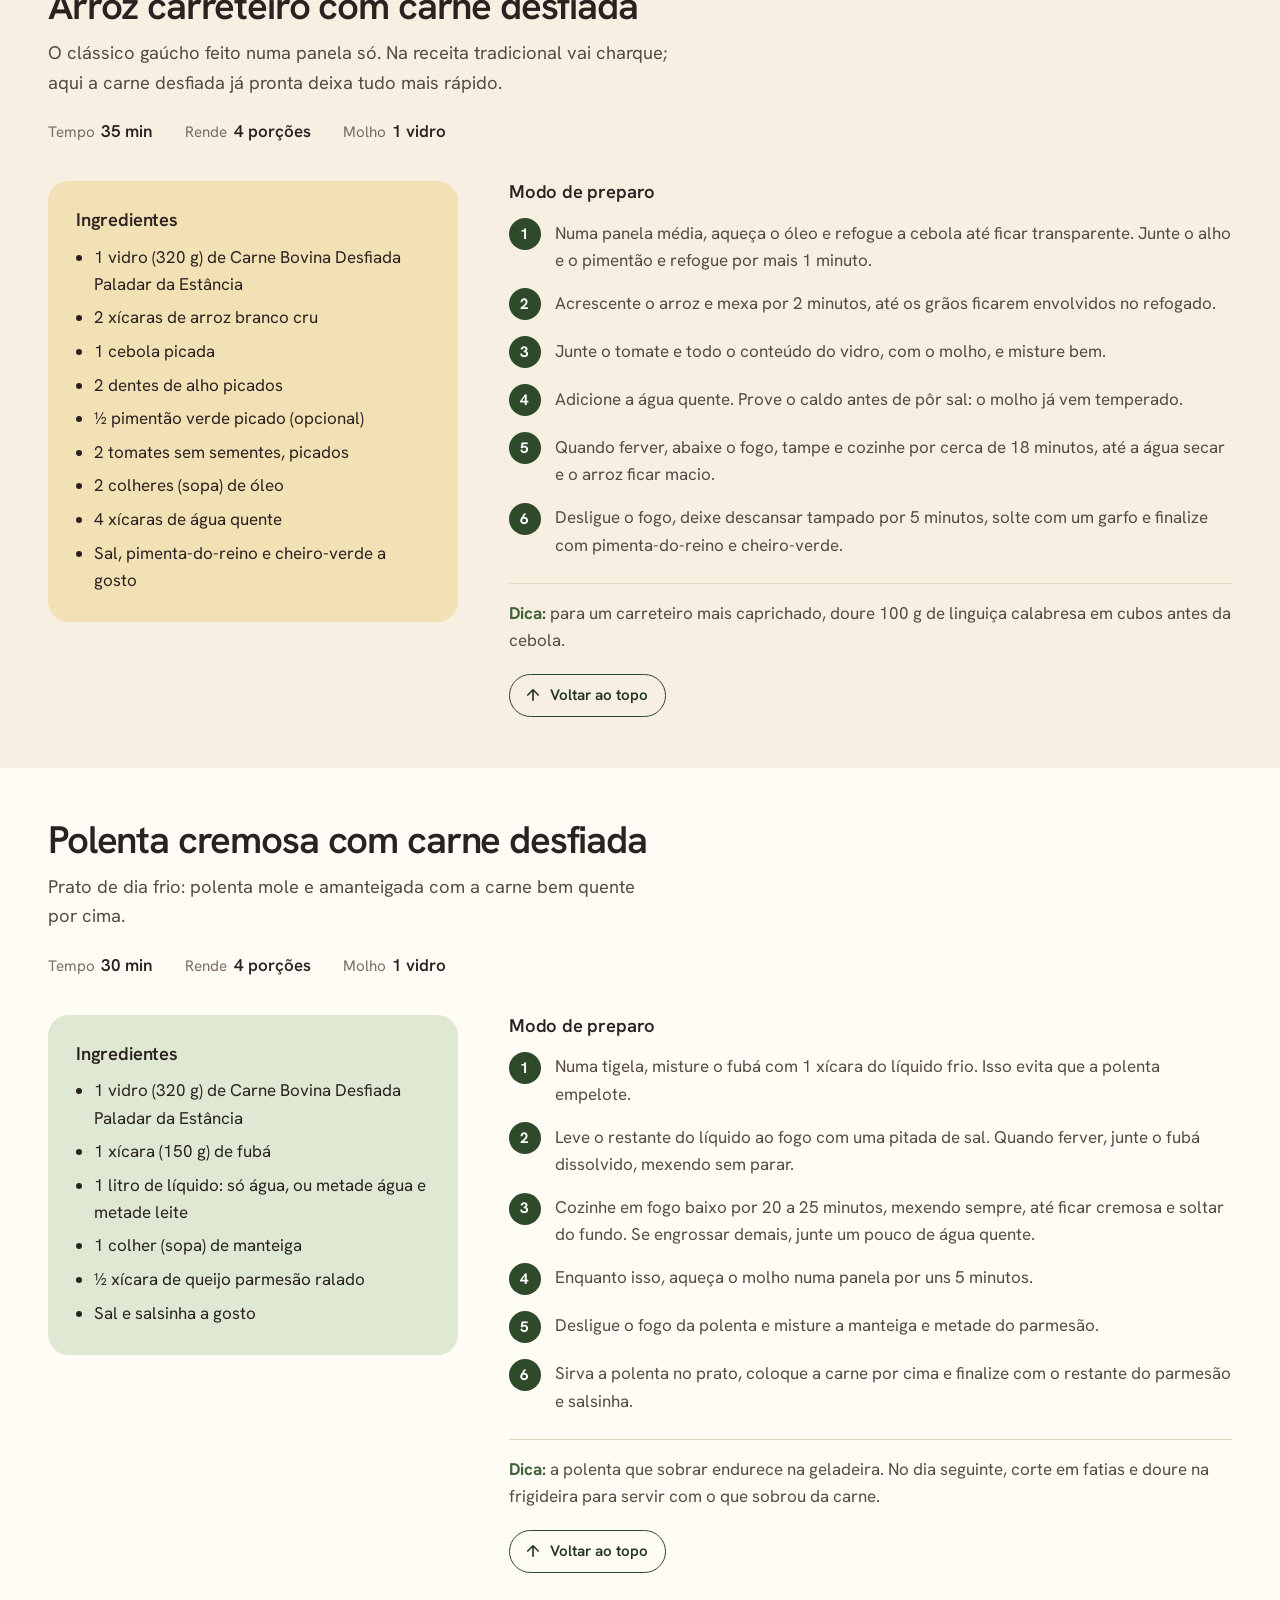
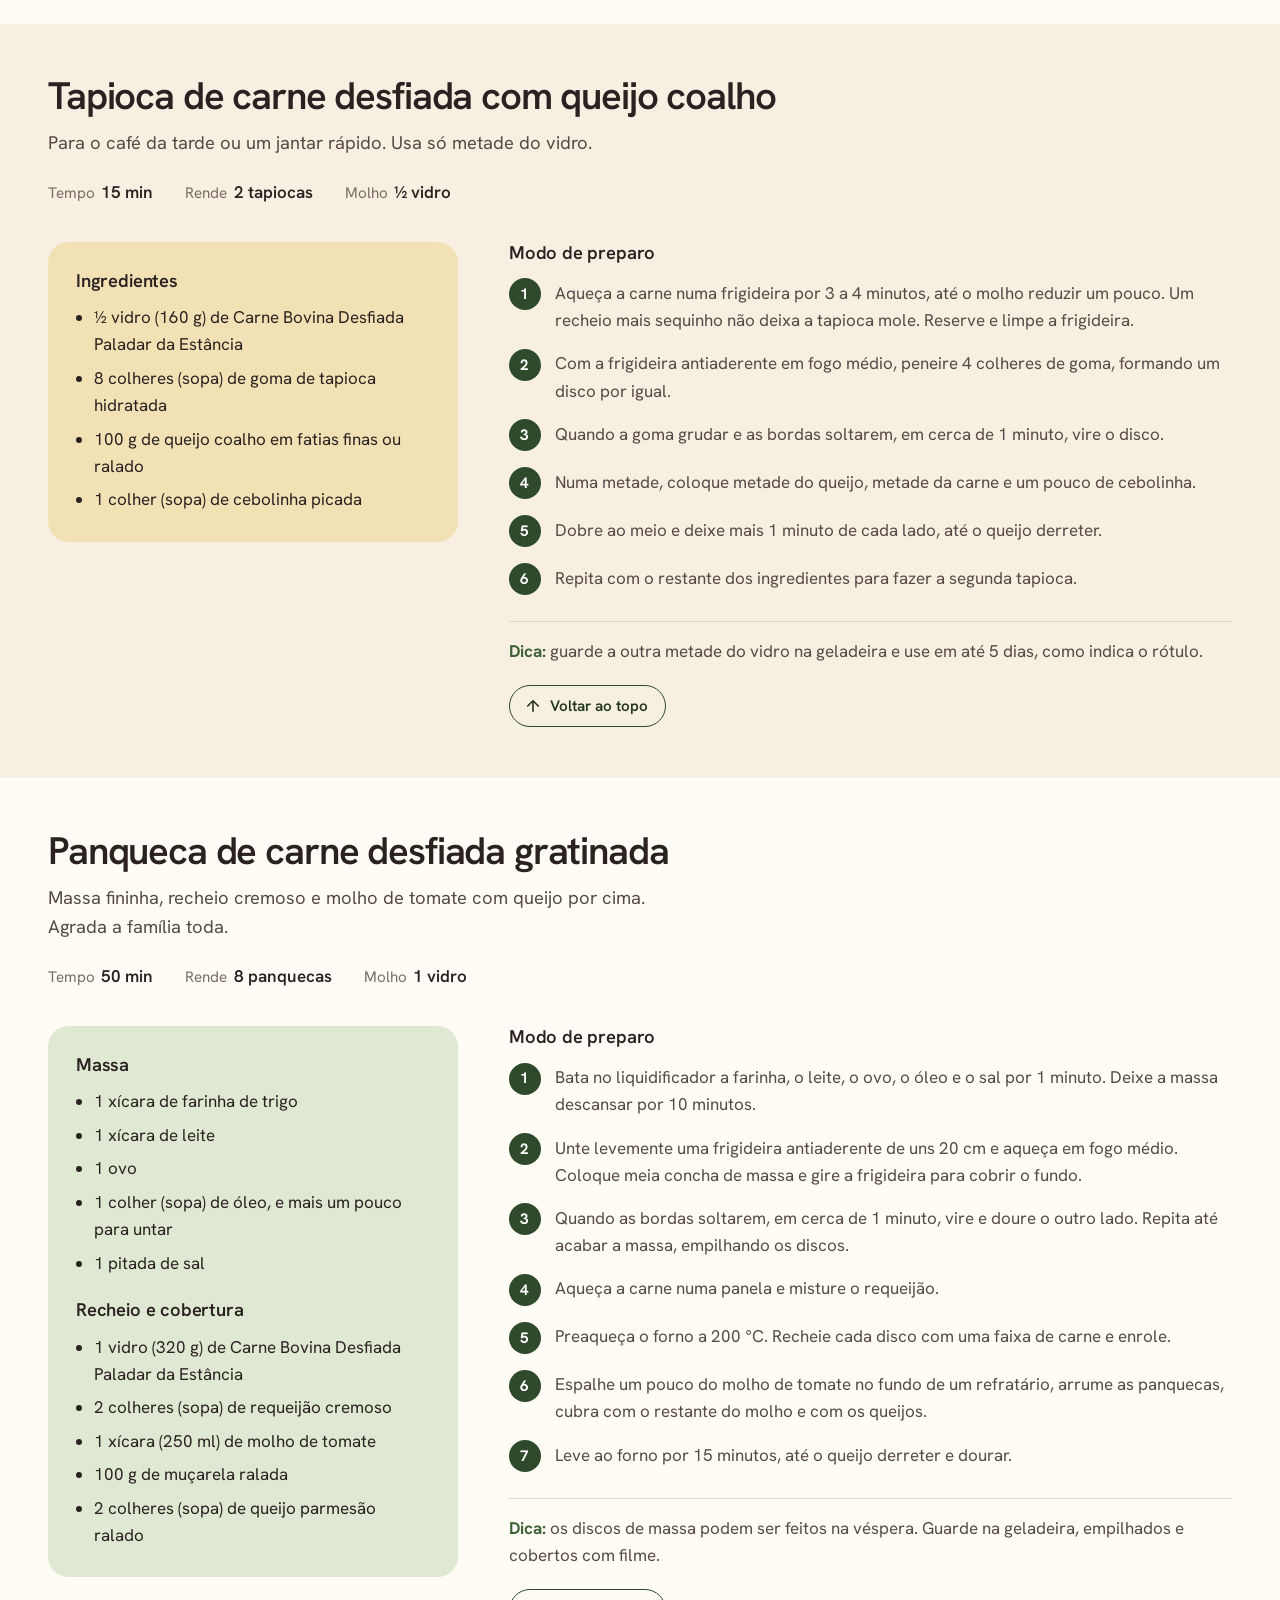
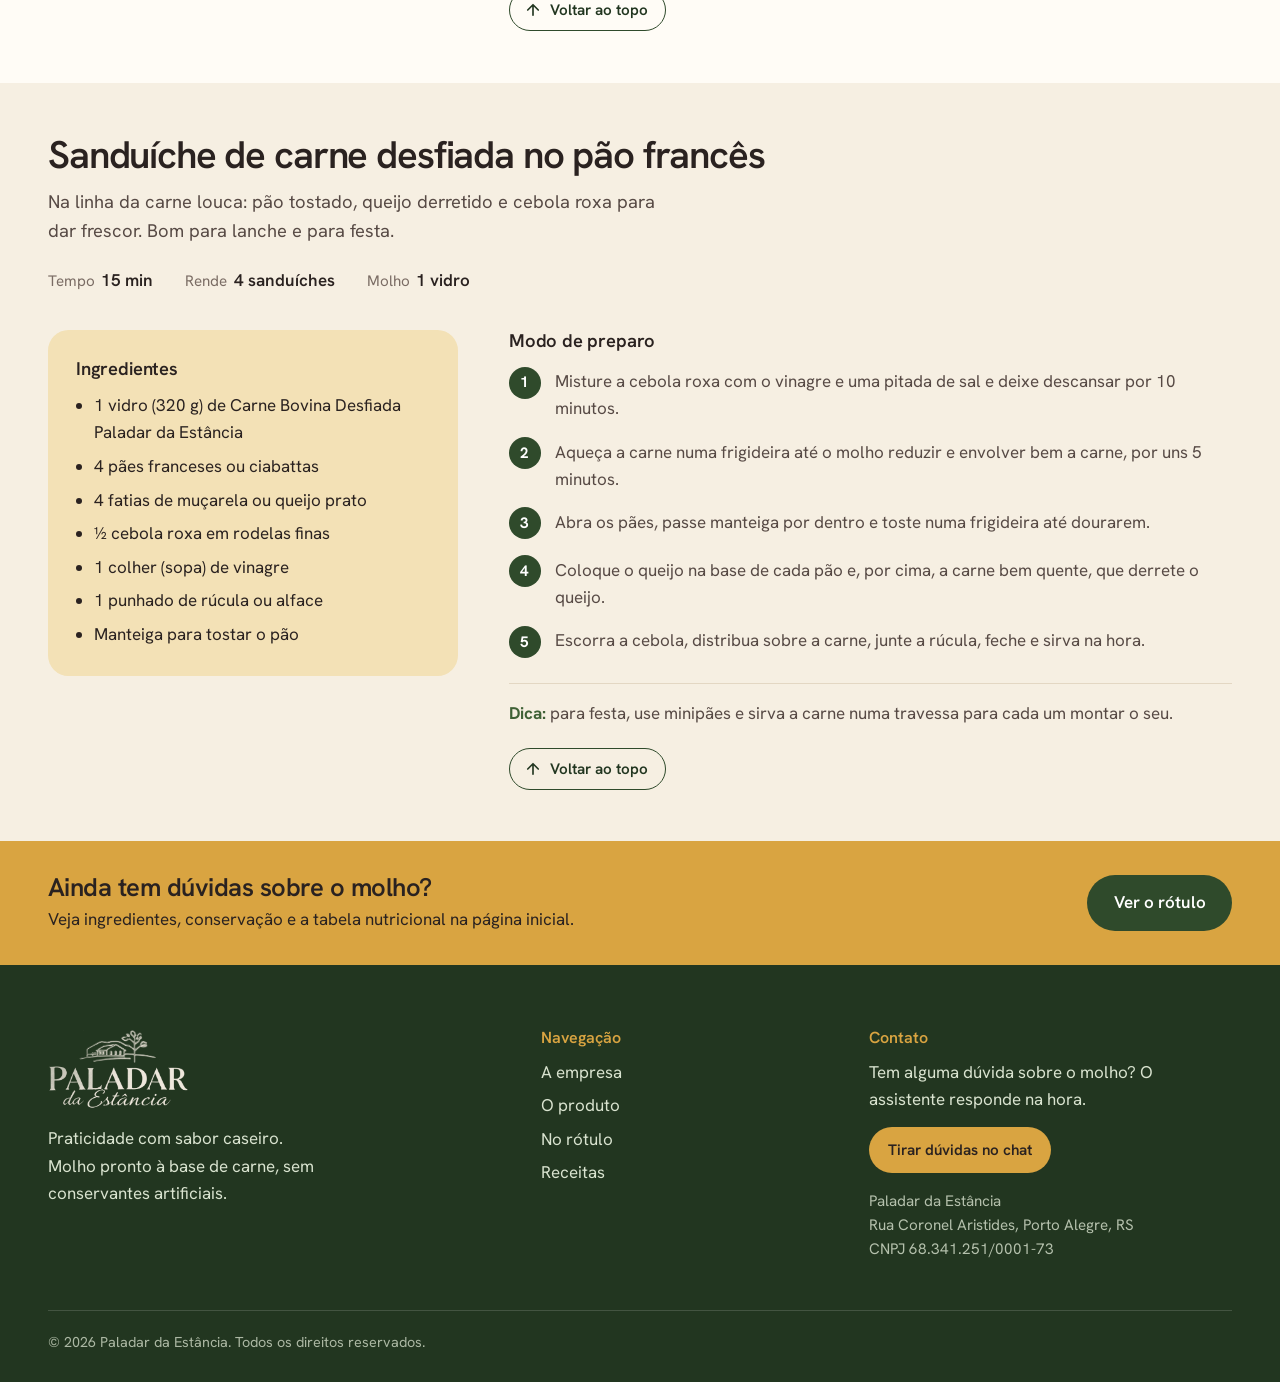
==== commit 99afe46b: "Volta para o vidro de 320 g: textos, tabela nutricional do rótulo novo, receitas, chat e fotos Co-Au" ====
--- a/receitas.html
+++ b/receitas.html
@@ -61,7 +61,7 @@
         <div>
           <p class="lema">Caderno de receitas</p>
           <h1>Receitas com o nosso molho</h1>
-          <p class="pagina__intro">Seis pratos de casa que ficam prontos mais rápido, porque a carne já vem cozida, desfiada e temperada. Cada receita usa um vidro de 350 g, ou metade dele.</p>
+          <p class="pagina__intro">Seis pratos de casa que ficam prontos mais rápido, porque a carne já vem cozida, desfiada e temperada. Cada receita usa um vidro de 320 g, ou metade dele.</p>
           <nav class="indice" aria-label="Receitas desta página">
             <a href="#escondidinho">Escondidinho de aipim</a>
             <a href="#carreteiro">Arroz carreteiro</a>
@@ -92,7 +92,7 @@
           <div class="receita__ingredientes">
             <h3>Ingredientes</h3>
             <ul>
-              <li>1 vidro (350 g) de Carne Bovina Desfiada Paladar da Estância</li>
+              <li>1 vidro (320 g) de Carne Bovina Desfiada Paladar da Estância</li>
               <li>800 g de aipim (mandioca) descascado</li>
               <li>2 colheres (sopa) de manteiga</li>
               <li>½ xícara (120 ml) de leite quente</li>
@@ -134,7 +134,7 @@
           <div class="receita__ingredientes">
             <h3>Ingredientes</h3>
             <ul>
-              <li>1 vidro (350 g) de Carne Bovina Desfiada Paladar da Estância</li>
+              <li>1 vidro (320 g) de Carne Bovina Desfiada Paladar da Estância</li>
               <li>2 xícaras de arroz branco cru</li>
               <li>1 cebola picada</li>
               <li>2 dentes de alho picados</li>
@@ -177,7 +177,7 @@
           <div class="receita__ingredientes">
             <h3>Ingredientes</h3>
             <ul>
-              <li>1 vidro (350 g) de Carne Bovina Desfiada Paladar da Estância</li>
+              <li>1 vidro (320 g) de Carne Bovina Desfiada Paladar da Estância</li>
               <li>1 xícara (150 g) de fubá</li>
               <li>1 litro de líquido: só água, ou metade água e metade leite</li>
               <li>1 colher (sopa) de manteiga</li>
@@ -217,7 +217,7 @@
           <div class="receita__ingredientes">
             <h3>Ingredientes</h3>
             <ul>
-              <li>½ vidro (175 g) de Carne Bovina Desfiada Paladar da Estância</li>
+              <li>½ vidro (160 g) de Carne Bovina Desfiada Paladar da Estância</li>
               <li>8 colheres (sopa) de goma de tapioca hidratada</li>
               <li>100 g de queijo coalho em fatias finas ou ralado</li>
               <li>1 colher (sopa) de cebolinha picada</li>
@@ -263,7 +263,7 @@
             </ul>
             <h3>Recheio e cobertura</h3>
             <ul>
-              <li>1 vidro (350 g) de Carne Bovina Desfiada Paladar da Estância</li>
+              <li>1 vidro (320 g) de Carne Bovina Desfiada Paladar da Estância</li>
               <li>2 colheres (sopa) de requeijão cremoso</li>
               <li>1 xícara (250 ml) de molho de tomate</li>
               <li>100 g de muçarela ralada</li>
@@ -303,7 +303,7 @@
           <div class="receita__ingredientes">
             <h3>Ingredientes</h3>
             <ul>
-              <li>1 vidro (350 g) de Carne Bovina Desfiada Paladar da Estância</li>
+              <li>1 vidro (320 g) de Carne Bovina Desfiada Paladar da Estância</li>
               <li>4 pães franceses ou ciabattas</li>
               <li>4 fatias de muçarela ou queijo prato</li>
               <li>½ cebola roxa em rodelas finas</li>
--- a/css/style.css
+++ b/css/style.css
@@ -153,23 +153,11 @@
 .abertura { padding-block: clamp(1.25rem, 3vw, 2.5rem) clamp(2rem, 3.5vw, 3rem); }
 .abertura__grade { display: grid; grid-template-columns: minmax(0, 1fr) minmax(0, 1.1fr); gap: clamp(2rem, 4.5vw, 4rem); align-items: center; }
 .abertura__apoio { font-size: clamp(1.1rem, 1.35vw, 1.3rem); line-height: 1.55; margin-top: 1.25rem; max-width: 32ch; }
-.abertura__foto {
-  position: relative; display: block; width: 100%; padding: 0; border: 0; font: inherit; cursor: pointer;
-  border-radius: var(--raio); overflow: hidden; aspect-ratio: 5 / 4; background: var(--linha);
-}
-.abertura__foto img { position: absolute; inset: 0; width: 100%; height: 100%; object-fit: cover; opacity: 0; transition: opacity .5s ease; }
-.abertura__foto img.ativa { opacity: 1; }
-.abertura__troca {
-  position: absolute; right: .75rem; top: .75rem; z-index: 1;
-  background: rgba(34, 54, 32, .88); color: #fff; font-size: .85rem; font-weight: 600;
-  border-radius: 999px; padding: .4rem .85rem; pointer-events: none;
-}
-.abertura__foto:hover .abertura__troca { background: var(--verde-escuro); }
-.abertura__foto:focus-visible { outline: 3px solid var(--mostarda); outline-offset: 3px; }
-@media (prefers-reduced-motion: reduce) { .abertura__foto img { transition: none; } }
+.abertura__foto { border-radius: var(--raio); overflow: hidden; aspect-ratio: 5 / 4; background: var(--linha); }
+.abertura__foto img { width: 100%; height: 100%; object-fit: cover; }
 
 @media (prefers-reduced-motion: no-preference) {
-  .abertura__foto img:first-child { animation: chegar 1.6s cubic-bezier(.2, .7, .2, 1) both; }
+  .abertura__foto img { animation: chegar 1.6s cubic-bezier(.2, .7, .2, 1) both; }
   @keyframes chegar { from { transform: scale(1.06); opacity: .5; } }
 }
 
